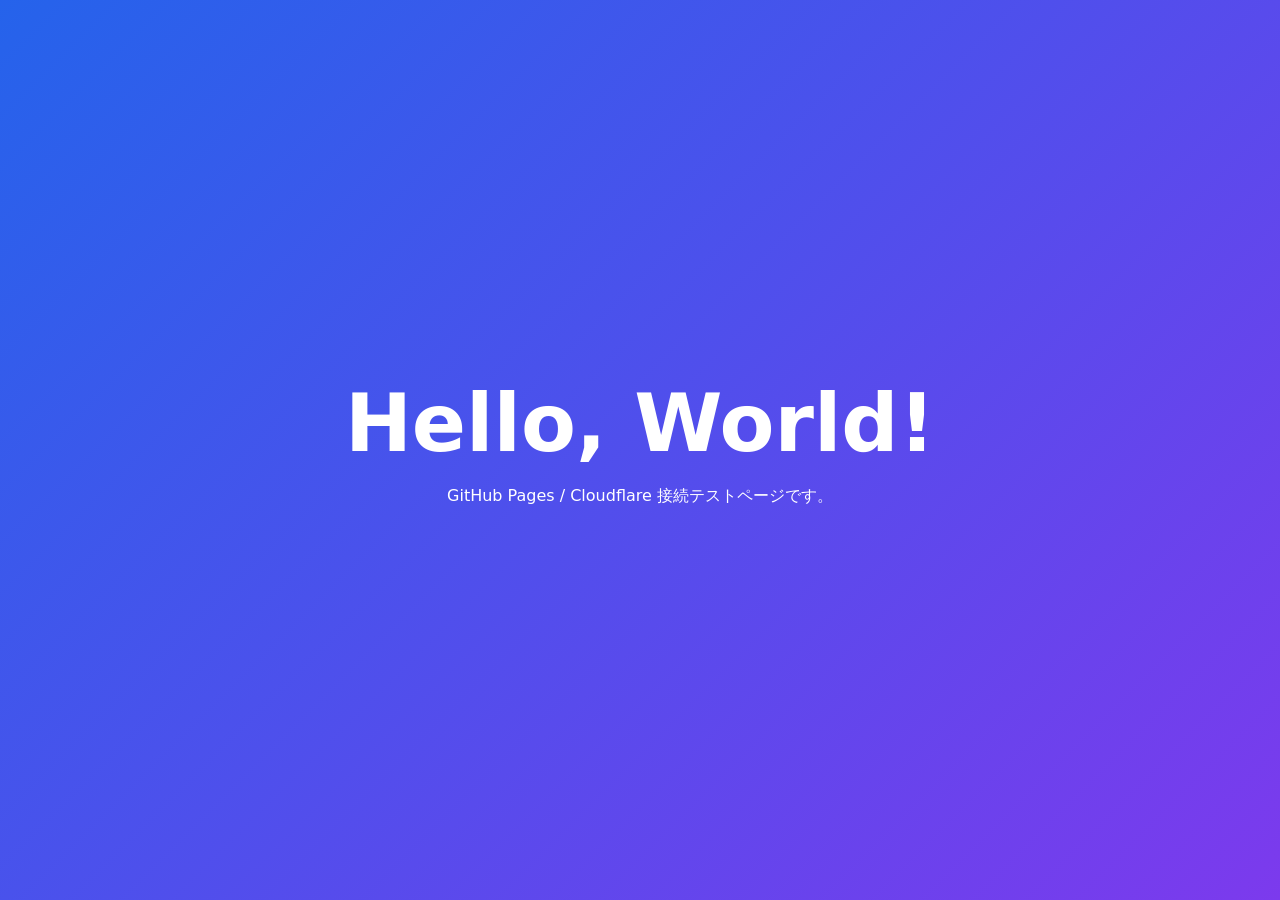
==== index.html @ 7b1915bc "Rename TEST.html to index.html" ====
<!DOCTYPE html>
<html lang="ja">
<head>
  <meta charset="UTF-8">
  <meta name="viewport" content="width=device-width, initial-scale=1.0">
  <title>テストページ</title>
  <style>
    body {
      display: grid;
      place-items: center;
      min-height: 100vh;
      margin: 0;
      color: white;
      font-family: system-ui, sans-serif;
      text-align: center;
      background: linear-gradient(135deg, #2563eb, #7c3aed);
    }

    main {
      padding: 40px;
    }

    h1 {
      font-size: clamp(2rem, 8vw, 5rem);
      margin: 0 0 16px;
    }
  </style>
</head>
<body>
  <main>
    <h1>Hello, World!</h1>
    <p>GitHub Pages / Cloudflare 接続テストページです。</p>
  </main>
</body>
</html>
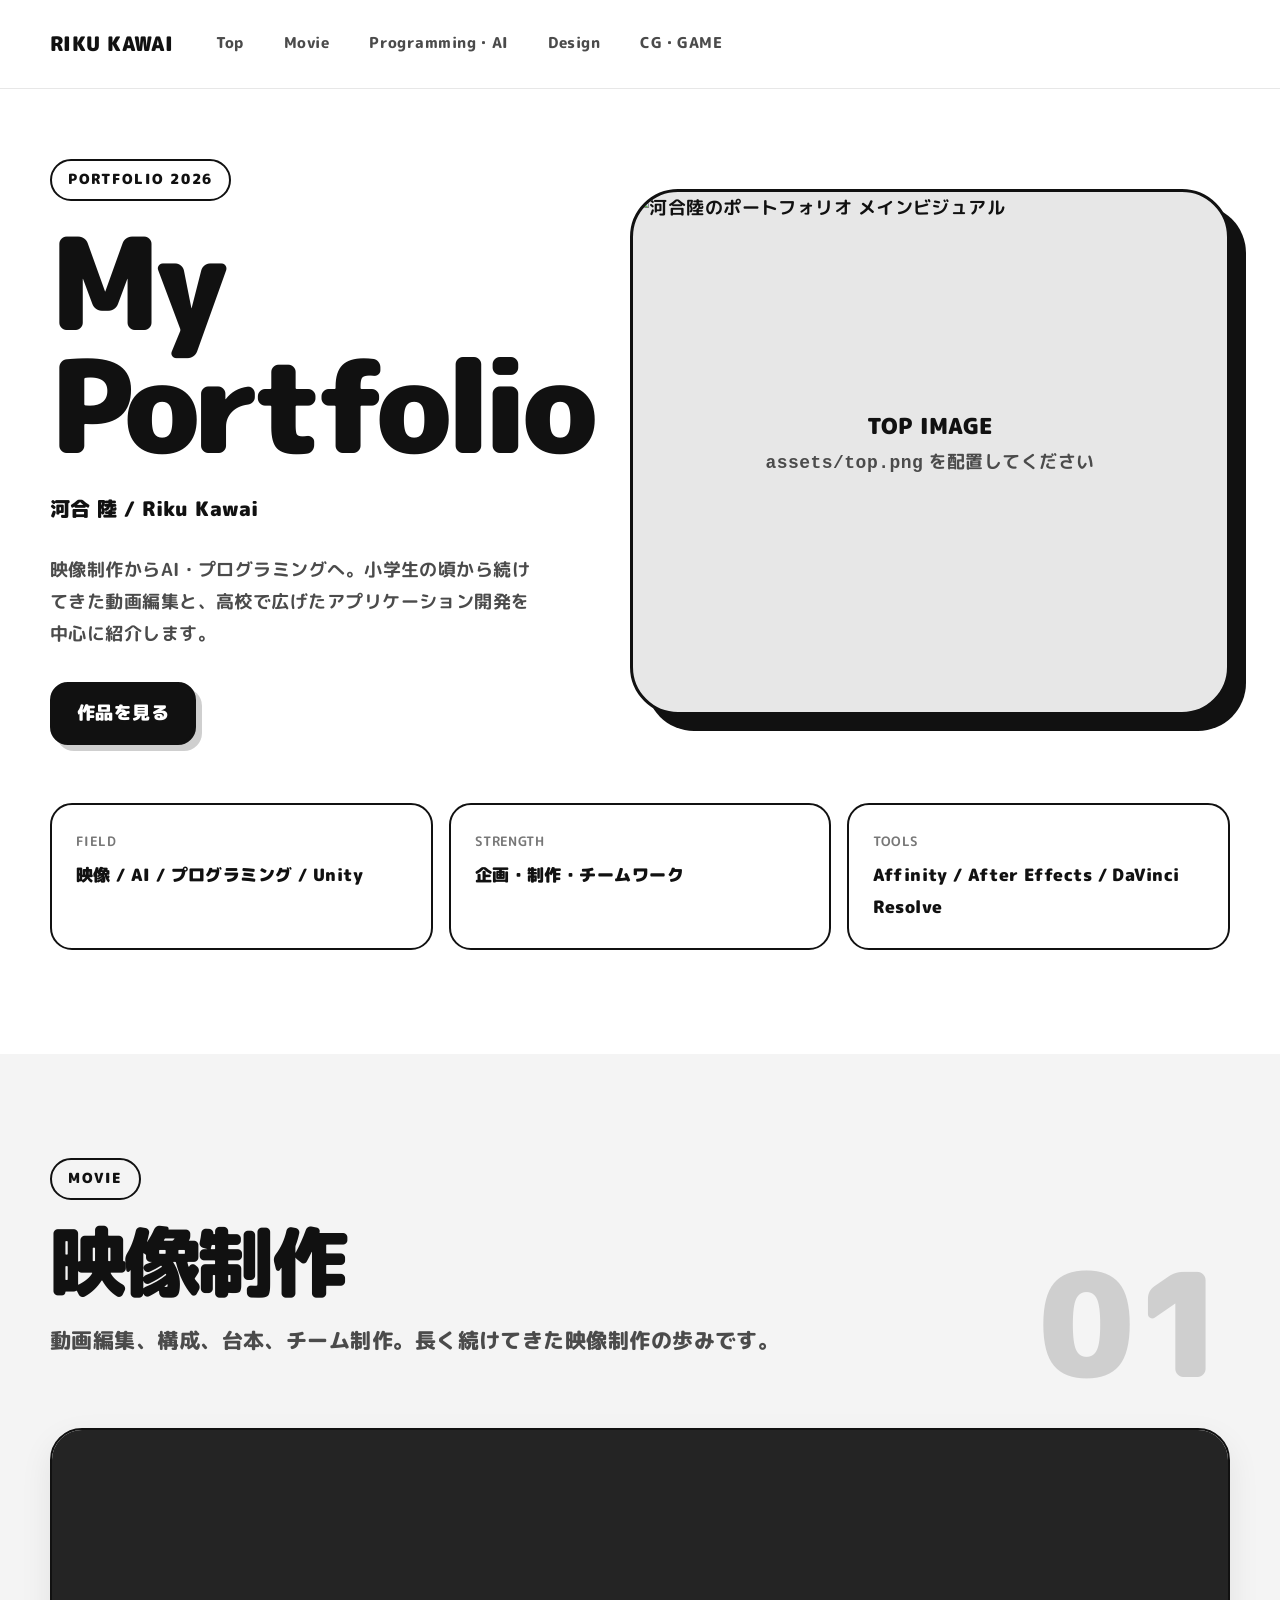
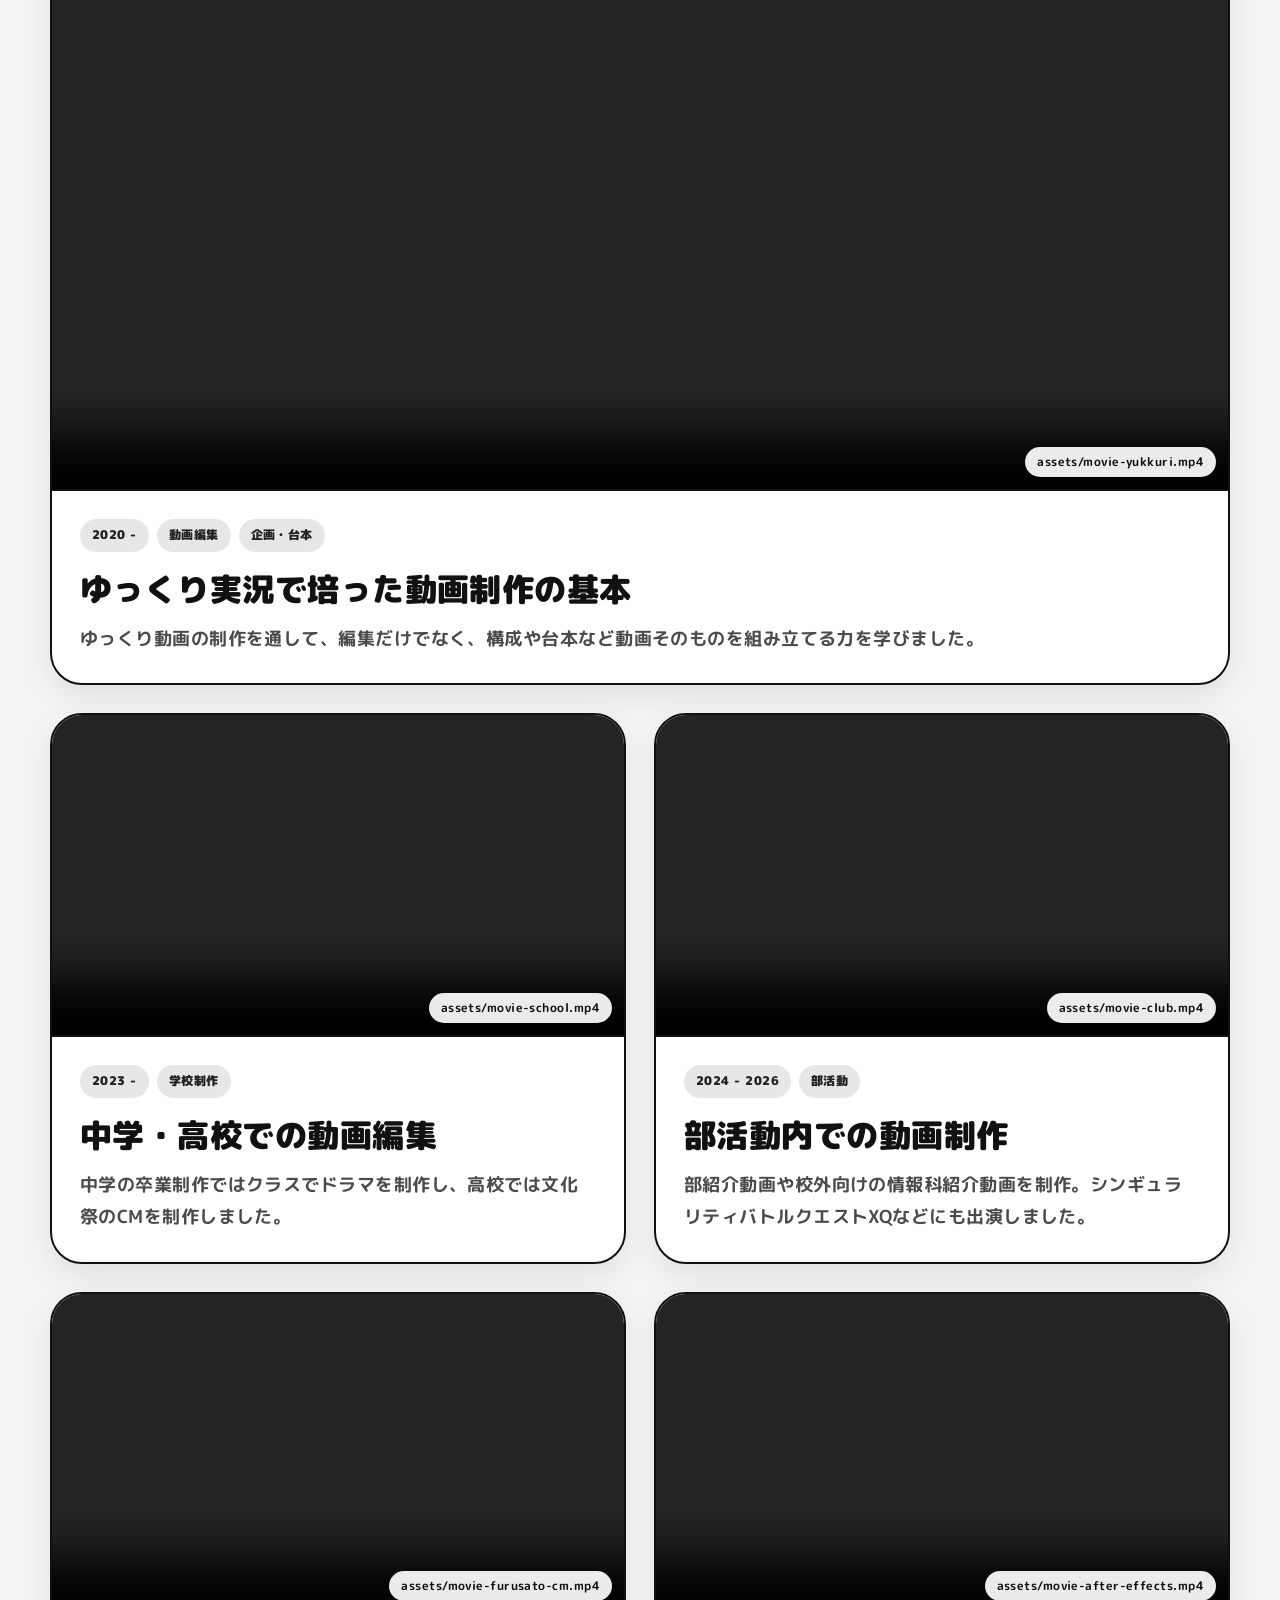
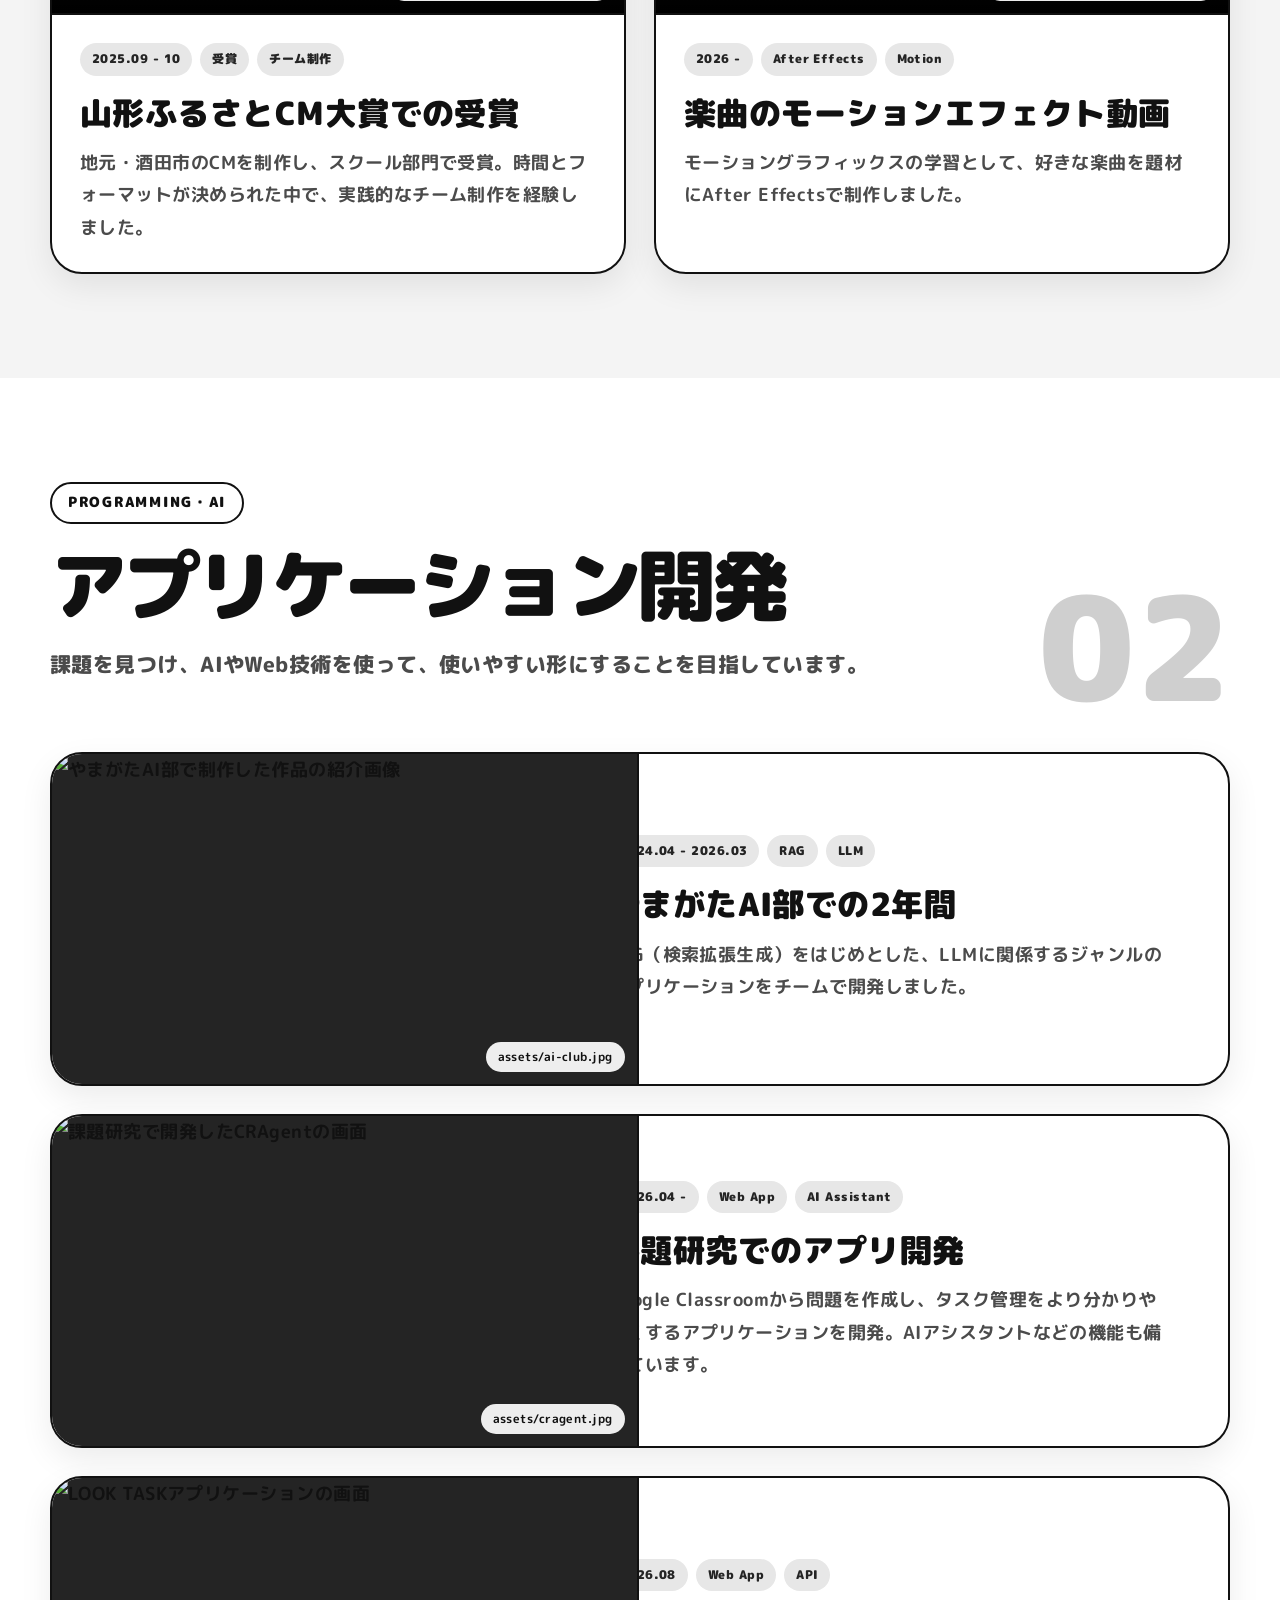
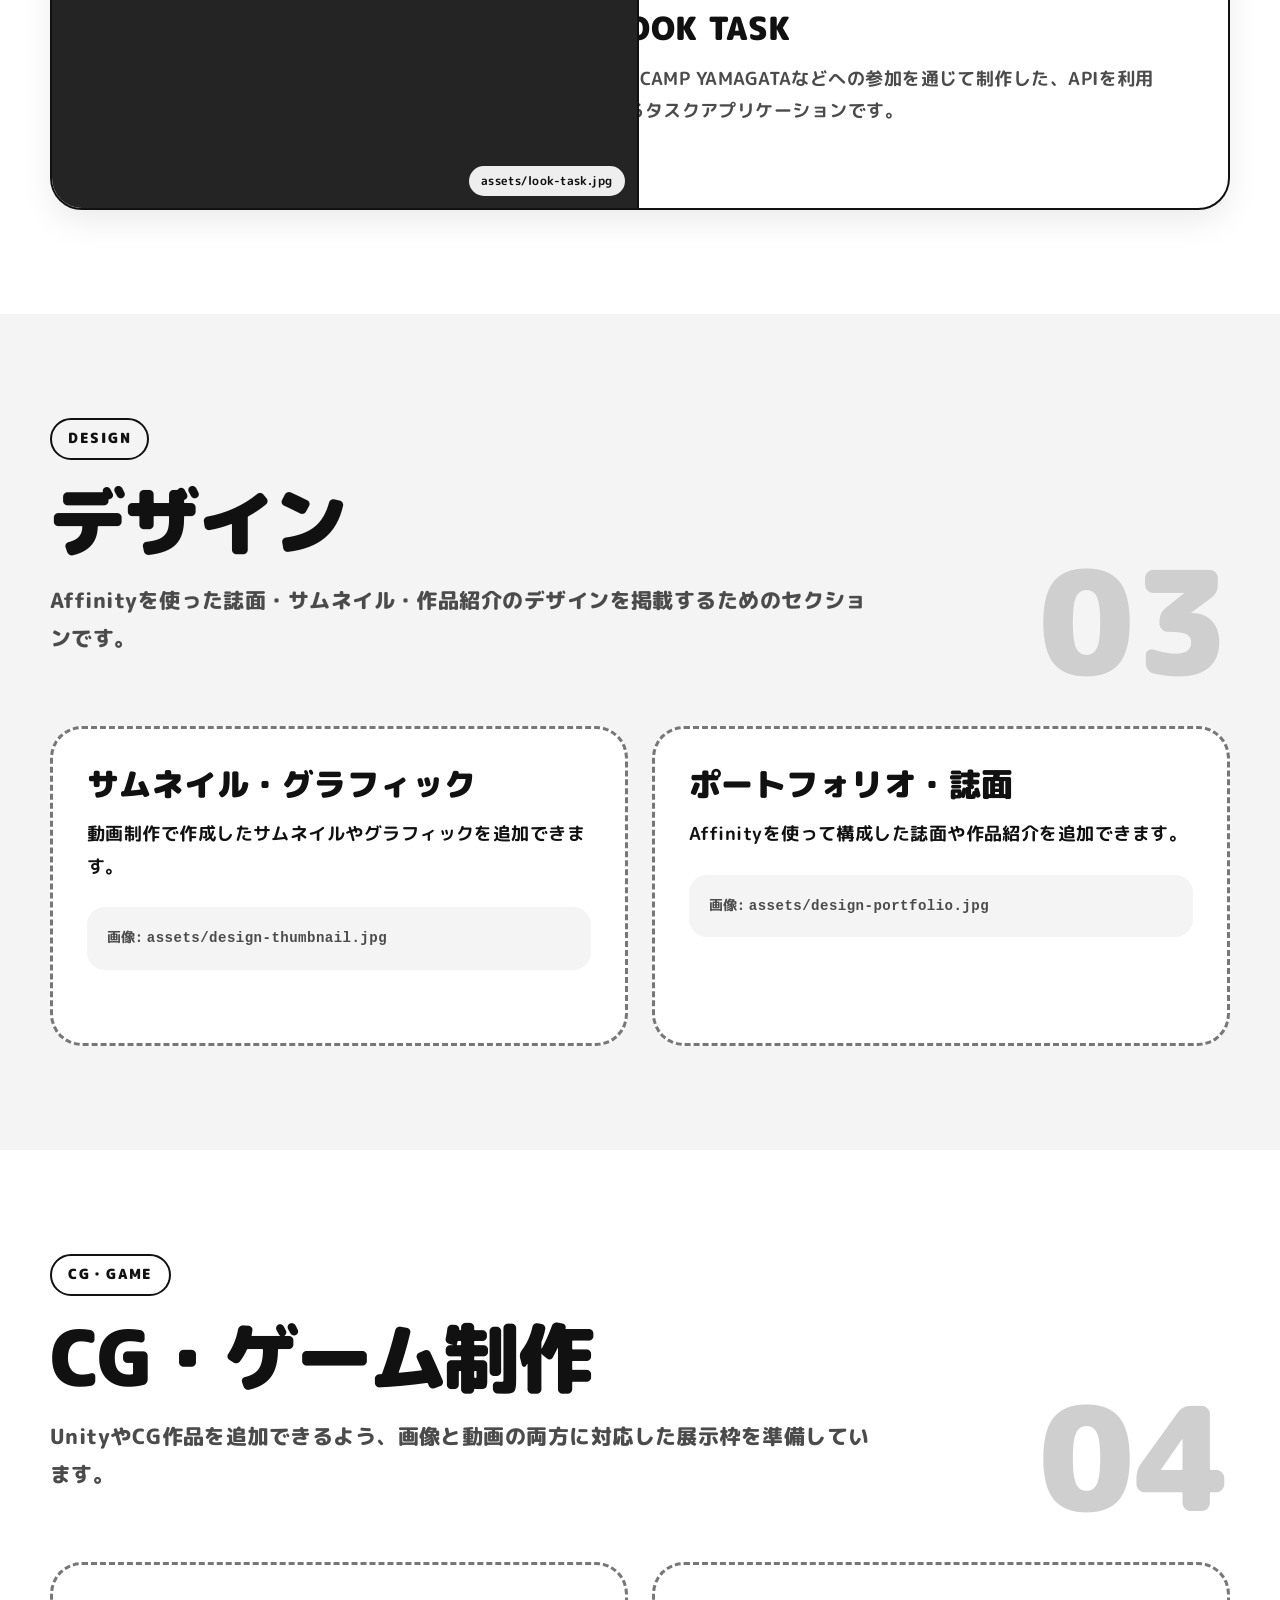
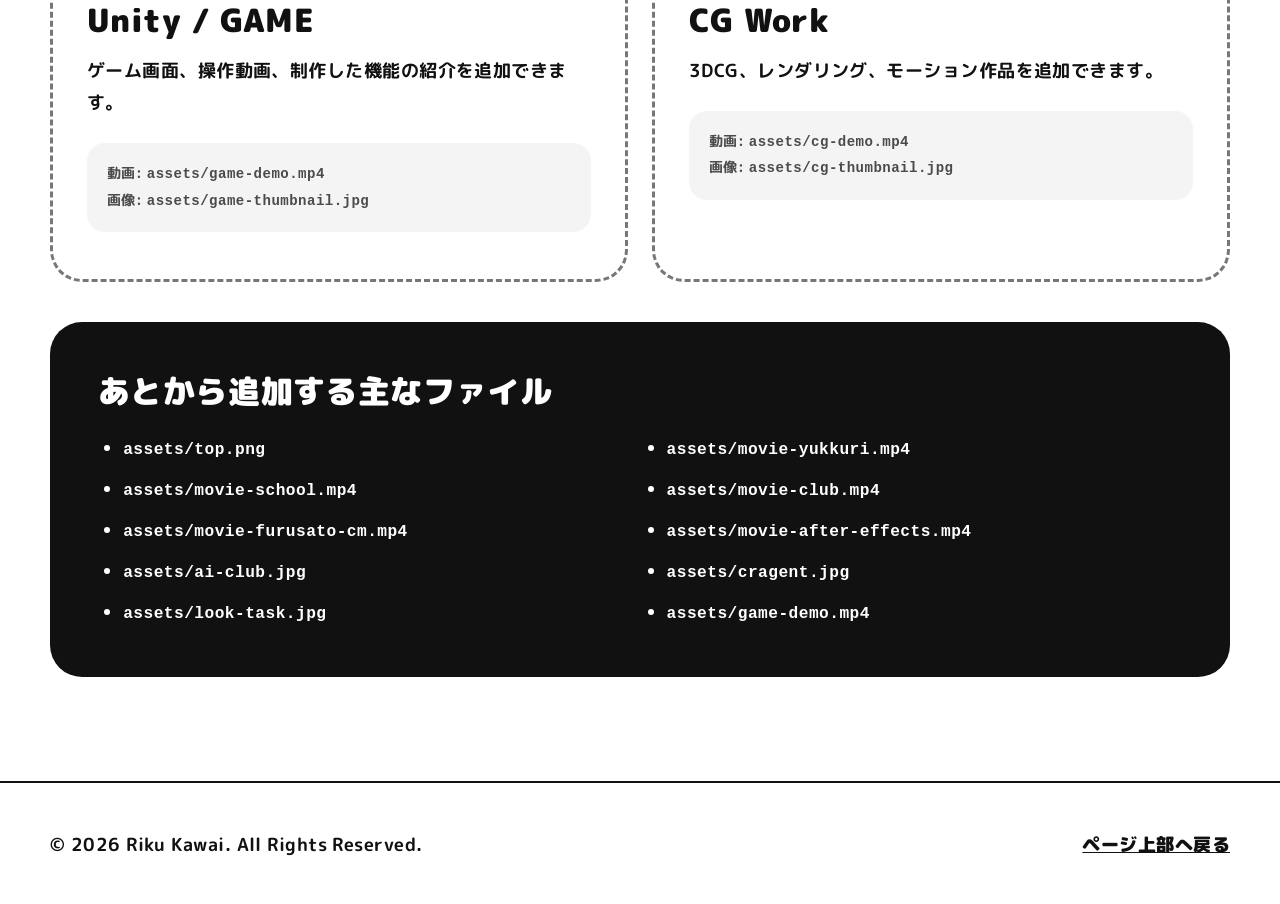
==== commit 77938311: "Revise HTML structure and styles for portfolio site Updated the title and description meta tag for S" ====
--- a/index.html
+++ b/index.html
@@ -3,33 +3,851 @@
 <head>
   <meta charset="UTF-8">
   <meta name="viewport" content="width=device-width, initial-scale=1.0">
-  <title>テストページ</title>
+  <meta name="description" content="河合陸の映像・AI・プログラミング・デザイン・CG・ゲーム制作をまとめたポートフォリオサイトです。">
+  <title>河合陸 | Portfolio</title>
+  <link rel="preconnect" href="https://fonts.googleapis.com">
+  <link rel="preconnect" href="https://fonts.gstatic.com" crossorigin>
+  <link href="https://fonts.googleapis.com/css2?family=M+PLUS+Rounded+1c:wght@700;800;900&display=swap" rel="stylesheet">
   <style>
+    :root {
+      --black: #111111;
+      --dark: #242424;
+      --gray-700: #4b4b4b;
+      --gray-500: #777777;
+      --gray-300: #cfcfcf;
+      --gray-200: #e7e7e7;
+      --gray-100: #f4f4f4;
+      --white: #ffffff;
+      --radius-lg: 32px;
+      --radius-md: 22px;
+      --shadow: 0 12px 32px rgba(0, 0, 0, 0.08);
+      --content: 1180px;
+    }
+
+    * {
+      box-sizing: border-box;
+    }
+
+    html {
+      scroll-behavior: smooth;
+      scroll-padding-top: 110px;
+    }
+
     body {
+      margin: 0;
+      background: var(--white);
+      color: var(--black);
+      font-family: "M PLUS Rounded 1c", system-ui, sans-serif;
+      font-size: 18px;
+      font-weight: 700;
+      line-height: 1.8;
+      letter-spacing: 0.025em;
+    }
+
+    img,
+    video {
+      display: block;
+      width: 100%;
+    }
+
+    a {
+      color: inherit;
+    }
+
+    a:focus-visible,
+    button:focus-visible,
+    video:focus-visible {
+      outline: 4px solid var(--black);
+      outline-offset: 4px;
+    }
+
+    .skip-link {
+      position: fixed;
+      top: 12px;
+      left: 12px;
+      z-index: 999;
+      padding: 12px 18px;
+      border-radius: 14px;
+      background: var(--black);
+      color: var(--white);
+      transform: translateY(-160%);
+    }
+
+    .skip-link:focus {
+      transform: translateY(0);
+    }
+
+    .site-header {
+      position: sticky;
+      top: 0;
+      z-index: 100;
+      border-bottom: 1px solid var(--gray-200);
+      background: rgba(255, 255, 255, 0.96);
+      backdrop-filter: blur(12px);
+    }
+
+    .nav-wrap {
+      display: flex;
+      align-items: center;
+      gap: 26px;
+      width: min(calc(100% - 32px), var(--content));
+      min-height: 88px;
+      margin: auto;
+    }
+
+    .brand {
+      flex: 0 0 auto;
+      font-size: 1.28rem;
+      font-weight: 900;
+      text-decoration: none;
+    }
+
+    .site-nav {
+      display: flex;
+      flex: 1;
+      gap: 8px;
+      overflow-x: auto;
+      padding: 8px 0;
+      scrollbar-width: thin;
+    }
+
+    .site-nav a {
+      flex: 0 0 auto;
+      min-height: 48px;
+      padding: 9px 16px;
+      border-radius: 999px;
+      color: var(--gray-700);
+      font-size: 0.94rem;
+      font-weight: 800;
+      text-decoration: none;
+    }
+
+    .site-nav a:hover {
+      background: var(--black);
+      color: var(--white);
+    }
+
+    main {
+      overflow: hidden;
+    }
+
+    .section {
+      padding: 104px 0;
+    }
+
+    .section:nth-of-type(even) {
+      background: var(--gray-100);
+    }
+
+    .container {
+      width: min(calc(100% - 40px), var(--content));
+      margin: auto;
+    }
+
+    .eyebrow {
+      display: inline-flex;
+      align-items: center;
+      min-height: 42px;
+      margin: 0 0 20px;
+      padding: 6px 16px;
+      border: 2px solid var(--black);
+      border-radius: 999px;
+      font-size: 0.9rem;
+      font-weight: 900;
+      letter-spacing: 0.12em;
+      text-transform: uppercase;
+    }
+
+    h1,
+    h2,
+    h3,
+    p {
+      margin-top: 0;
+    }
+
+    h1 {
+      margin-bottom: 24px;
+      font-size: clamp(3.4rem, 10vw, 8.2rem);
+      font-weight: 900;
+      line-height: 0.96;
+      letter-spacing: -0.055em;
+    }
+
+    h2 {
+      margin-bottom: 18px;
+      font-size: clamp(2.3rem, 6vw, 4.8rem);
+      font-weight: 900;
+      line-height: 1.08;
+      letter-spacing: -0.045em;
+    }
+
+    h3 {
+      margin-bottom: 12px;
+      font-size: clamp(1.45rem, 3vw, 2rem);
+      font-weight: 900;
+      line-height: 1.35;
+    }
+
+    .lead {
+      max-width: 820px;
+      color: var(--gray-700);
+      font-size: clamp(1.08rem, 2.2vw, 1.32rem);
+      font-weight: 800;
+    }
+
+    .hero {
+      padding-top: 70px;
+    }
+
+    .hero-grid {
       display: grid;
+      grid-template-columns: minmax(0, 0.9fr) minmax(380px, 1.1fr);
+      align-items: center;
+      gap: clamp(34px, 7vw, 90px);
+    }
+
+    .hero-name {
+      margin-bottom: 26px;
+      font-size: 1.28rem;
+      font-weight: 900;
+    }
+
+    .hero-copy {
+      max-width: 600px;
+      margin-bottom: 32px;
+      color: var(--gray-700);
+      font-size: 1.12rem;
+    }
+
+    .button {
+      display: inline-flex;
+      align-items: center;
+      justify-content: center;
+      min-height: 58px;
+      padding: 12px 24px;
+      border: 3px solid var(--black);
+      border-radius: 18px;
+      background: var(--black);
+      color: var(--white);
+      font-weight: 900;
+      text-decoration: none;
+      box-shadow: 6px 6px 0 var(--gray-300);
+    }
+
+    .button:hover {
+      transform: translate(-2px, -2px);
+      box-shadow: 9px 9px 0 var(--gray-300);
+    }
+
+    .hero-visual {
+      position: relative;
+      min-height: 520px;
+      overflow: hidden;
+      border: 3px solid var(--black);
+      border-radius: 48px;
+      background: var(--gray-200);
+      box-shadow: 16px 16px 0 var(--black);
+    }
+
+    .hero-visual img {
+      width: 100%;
+      height: 100%;
+      min-height: 520px;
+      object-fit: cover;
+    }
+
+    .media-fallback {
+      display: grid;
+      position: absolute;
+      inset: 0;
       place-items: center;
-      min-height: 100vh;
+      padding: 32px;
+      color: var(--gray-700);
+      text-align: center;
+    }
+
+    .media-fallback strong {
+      display: block;
+      color: var(--black);
+      font-size: 1.35rem;
+      font-weight: 900;
+    }
+
+    .profile-strip {
+      display: grid;
+      grid-template-columns: repeat(3, 1fr);
+      gap: 16px;
+      margin-top: 58px;
+    }
+
+    .profile-item {
+      padding: 24px;
+      border: 2px solid var(--black);
+      border-radius: var(--radius-md);
+      background: var(--white);
+    }
+
+    .profile-item span {
+      display: block;
+      margin-bottom: 6px;
+      color: var(--gray-500);
+      font-size: 0.84rem;
+    }
+
+    .profile-item strong {
+      font-size: 1.08rem;
+      font-weight: 900;
+    }
+
+    .section-head {
+      display: flex;
+      align-items: flex-end;
+      justify-content: space-between;
+      gap: 32px;
+      margin-bottom: 48px;
+    }
+
+    .section-number {
+      color: var(--gray-300);
+      font-size: clamp(4rem, 12vw, 9rem);
+      font-weight: 900;
+      line-height: 0.8;
+    }
+
+    .work-grid {
+      display: grid;
+      grid-template-columns: repeat(2, minmax(0, 1fr));
+      gap: 28px;
+    }
+
+    .work-card {
+      overflow: hidden;
+      border: 2px solid var(--black);
+      border-radius: var(--radius-lg);
+      background: var(--white);
+      box-shadow: var(--shadow);
+    }
+
+    .work-card.wide {
+      grid-column: 1 / -1;
+    }
+
+    .media-shell {
+      position: relative;
+      aspect-ratio: 16 / 9;
+      overflow: hidden;
+      border-bottom: 2px solid var(--black);
+      background: var(--dark);
+    }
+
+    .media-shell video,
+    .media-shell img {
+      width: 100%;
+      height: 100%;
+      object-fit: cover;
+    }
+
+    .media-file {
+      position: absolute;
+      right: 12px;
+      bottom: 12px;
       margin: 0;
-      color: white;
-      font-family: system-ui, sans-serif;
-      text-align: center;
-      background: linear-gradient(135deg, #2563eb, #7c3aed);
-    }
-
-    main {
-      padding: 40px;
-    }
-
-    h1 {
-      font-size: clamp(2rem, 8vw, 5rem);
-      margin: 0 0 16px;
+      padding: 7px 12px;
+      border-radius: 999px;
+      background: rgba(255, 255, 255, 0.92);
+      color: var(--black);
+      font-size: 0.72rem;
+      line-height: 1.4;
+    }
+
+    .card-body {
+      padding: 28px;
+    }
+
+    .meta {
+      display: flex;
+      flex-wrap: wrap;
+      gap: 8px;
+      margin-bottom: 16px;
+    }
+
+    .tag {
+      padding: 5px 12px;
+      border-radius: 999px;
+      background: var(--gray-200);
+      color: var(--dark);
+      font-size: 0.78rem;
+      font-weight: 900;
+    }
+
+    .card-body p:last-child {
+      margin-bottom: 0;
+      color: var(--gray-700);
+    }
+
+    .project-grid {
+      display: grid;
+      gap: 28px;
+    }
+
+    .project-card {
+      display: grid;
+      grid-template-columns: minmax(300px, 0.85fr) minmax(0, 1.15fr);
+      overflow: hidden;
+      border: 2px solid var(--black);
+      border-radius: var(--radius-lg);
+      background: var(--white);
+      box-shadow: var(--shadow);
+    }
+
+    .project-card .media-shell {
+      min-height: 330px;
+      border-right: 2px solid var(--black);
+      border-bottom: 0;
+    }
+
+    .project-card .card-body {
+      display: flex;
+      flex-direction: column;
+      justify-content: center;
+      padding: clamp(30px, 5vw, 56px);
+    }
+
+    .placeholder-grid {
+      display: grid;
+      grid-template-columns: repeat(2, minmax(0, 1fr));
+      gap: 24px;
+    }
+
+    .placeholder-card {
+      min-height: 320px;
+      padding: 34px;
+      border: 3px dashed var(--gray-500);
+      border-radius: var(--radius-lg);
+      background: var(--white);
+    }
+
+    .placeholder-card .file-list {
+      margin: 24px 0 0;
+      padding: 18px 20px;
+      border-radius: 18px;
+      background: var(--gray-100);
+      color: var(--gray-700);
+      font-size: 0.88rem;
+      overflow-wrap: anywhere;
+    }
+
+    .asset-guide {
+      margin-top: 40px;
+      padding: clamp(28px, 5vw, 48px);
+      border-radius: var(--radius-lg);
+      background: var(--black);
+      color: var(--white);
+    }
+
+    .asset-guide h3 {
+      margin-bottom: 18px;
+    }
+
+    .asset-guide ul {
+      display: grid;
+      grid-template-columns: repeat(2, minmax(0, 1fr));
+      gap: 8px 28px;
+      margin: 0;
+      padding-left: 1.4em;
+    }
+
+    .asset-guide code {
+      font-family: ui-monospace, monospace;
+      font-size: 0.9em;
+    }
+
+    .site-footer {
+      padding: 46px 0;
+      border-top: 2px solid var(--black);
+      background: var(--white);
+    }
+
+    .footer-row {
+      display: flex;
+      align-items: center;
+      justify-content: space-between;
+      gap: 24px;
+    }
+
+    .footer-row p {
+      margin: 0;
+    }
+
+    .footer-row a {
+      font-weight: 900;
+    }
+
+    @media (max-width: 900px) {
+      .hero-grid,
+      .project-card {
+        grid-template-columns: 1fr;
+      }
+
+      .hero-visual,
+      .hero-visual img {
+        min-height: 420px;
+      }
+
+      .work-grid,
+      .placeholder-grid {
+        grid-template-columns: 1fr;
+      }
+
+      .work-card.wide {
+        grid-column: auto;
+      }
+
+      .project-card .media-shell {
+        min-height: 0;
+        border-right: 0;
+        border-bottom: 2px solid var(--black);
+      }
+    }
+
+    @media (max-width: 640px) {
+      body {
+        font-size: 17px;
+      }
+
+      .nav-wrap {
+        display: block;
+        padding: 12px 0 8px;
+      }
+
+      .brand {
+        display: block;
+        margin-bottom: 4px;
+      }
+
+      .site-nav {
+        margin-right: -16px;
+      }
+
+      .section {
+        padding: 74px 0;
+      }
+
+      .hero {
+        padding-top: 54px;
+      }
+
+      .hero-visual,
+      .hero-visual img {
+        min-height: 340px;
+      }
+
+      .profile-strip,
+      .asset-guide ul {
+        grid-template-columns: 1fr;
+      }
+
+      .section-head {
+        display: block;
+      }
+
+      .section-number {
+        margin-top: 30px;
+      }
+
+      .card-body,
+      .placeholder-card {
+        padding: 24px;
+      }
+
+      .footer-row {
+        display: block;
+      }
+
+      .footer-row a {
+        display: inline-block;
+        margin-top: 14px;
+      }
+    }
+
+    @media (prefers-reduced-motion: reduce) {
+      html {
+        scroll-behavior: auto;
+      }
+
+      *,
+      *::before,
+      *::after {
+        transition: none !important;
+      }
     }
   </style>
 </head>
 <body>
-  <main>
-    <h1>Hello, World!</h1>
-    <p>GitHub Pages / Cloudflare 接続テストページです。</p>
+  <a class="skip-link" href="#main-content">本文へ移動</a>
+
+  <header class="site-header">
+    <div class="nav-wrap">
+      <a class="brand" href="#top">RIKU KAWAI</a>
+      <nav class="site-nav" aria-label="メインメニュー">
+        <a href="#top">Top</a>
+        <a href="#movie">Movie</a>
+        <a href="#programming">Programming・AI</a>
+        <a href="#design">Design</a>
+        <a href="#cg-game">CG・GAME</a>
+      </nav>
+    </div>
+  </header>
+
+  <main id="main-content">
+    <section class="section hero" id="top">
+      <div class="container">
+        <div class="hero-grid">
+          <div>
+            <p class="eyebrow">Portfolio 2026</p>
+            <h1>My<br>Portfolio</h1>
+            <p class="hero-name">河合 陸 / Riku Kawai</p>
+            <p class="hero-copy">映像制作からAI・プログラミングへ。小学生の頃から続けてきた動画編集と、高校で広げたアプリケーション開発を中心に紹介します。</p>
+            <a class="button" href="#movie">作品を見る</a>
+          </div>
+
+          <div class="hero-visual">
+            <div class="media-fallback" id="top-fallback">
+              <p><strong>TOP IMAGE</strong><code>assets/top.png</code> を配置してください</p>
+            </div>
+            <img src="assets/top.png" alt="河合陸のポートフォリオ メインビジュアル" onload="document.getElementById('top-fallback').hidden=true" onerror="this.hidden=true">
+          </div>
+        </div>
+
+        <div class="profile-strip" aria-label="プロフィール概要">
+          <div class="profile-item">
+            <span>FIELD</span>
+            <strong>映像 / AI / プログラミング / Unity</strong>
+          </div>
+          <div class="profile-item">
+            <span>STRENGTH</span>
+            <strong>企画・制作・チームワーク</strong>
+          </div>
+          <div class="profile-item">
+            <span>TOOLS</span>
+            <strong>Affinity / After Effects / DaVinci Resolve</strong>
+          </div>
+        </div>
+      </div>
+    </section>
+
+    <section class="section" id="movie">
+      <div class="container">
+        <div class="section-head">
+          <div>
+            <p class="eyebrow">Movie</p>
+            <h2>映像制作</h2>
+            <p class="lead">動画編集、構成、台本、チーム制作。長く続けてきた映像制作の歩みです。</p>
+          </div>
+          <span class="section-number" aria-hidden="true">01</span>
+        </div>
+
+        <div class="work-grid">
+          <article class="work-card wide">
+            <div class="media-shell">
+              <video controls preload="metadata" poster="assets/movie-yukkuri.jpg">
+                <source src="assets/movie-yukkuri.mp4" type="video/mp4">
+                動画を再生できないブラウザです。
+              </video>
+              <p class="media-file">assets/movie-yukkuri.mp4</p>
+            </div>
+            <div class="card-body">
+              <div class="meta"><span class="tag">2020 -</span><span class="tag">動画編集</span><span class="tag">企画・台本</span></div>
+              <h3>ゆっくり実況で培った動画制作の基本</h3>
+              <p>ゆっくり動画の制作を通して、編集だけでなく、構成や台本など動画そのものを組み立てる力を学びました。</p>
+            </div>
+          </article>
+
+          <article class="work-card">
+            <div class="media-shell">
+              <video controls preload="metadata" poster="assets/movie-school.jpg">
+                <source src="assets/movie-school.mp4" type="video/mp4">
+              </video>
+              <p class="media-file">assets/movie-school.mp4</p>
+            </div>
+            <div class="card-body">
+              <div class="meta"><span class="tag">2023 -</span><span class="tag">学校制作</span></div>
+              <h3>中学・高校での動画編集</h3>
+              <p>中学の卒業制作ではクラスでドラマを制作し、高校では文化祭のCMを制作しました。</p>
+            </div>
+          </article>
+
+          <article class="work-card">
+            <div class="media-shell">
+              <video controls preload="metadata" poster="assets/movie-club.jpg">
+                <source src="assets/movie-club.mp4" type="video/mp4">
+              </video>
+              <p class="media-file">assets/movie-club.mp4</p>
+            </div>
+            <div class="card-body">
+              <div class="meta"><span class="tag">2024 - 2026</span><span class="tag">部活動</span></div>
+              <h3>部活動内での動画制作</h3>
+              <p>部紹介動画や校外向けの情報科紹介動画を制作。シンギュラリティバトルクエストXQなどにも出演しました。</p>
+            </div>
+          </article>
+
+          <article class="work-card">
+            <div class="media-shell">
+              <video controls preload="metadata" poster="assets/movie-furusato-cm.jpg">
+                <source src="assets/movie-furusato-cm.mp4" type="video/mp4">
+              </video>
+              <p class="media-file">assets/movie-furusato-cm.mp4</p>
+            </div>
+            <div class="card-body">
+              <div class="meta"><span class="tag">2025.09 - 10</span><span class="tag">受賞</span><span class="tag">チーム制作</span></div>
+              <h3>山形ふるさとCM大賞での受賞</h3>
+              <p>地元・酒田市のCMを制作し、スクール部門で受賞。時間とフォーマットが決められた中で、実践的なチーム制作を経験しました。</p>
+            </div>
+          </article>
+
+          <article class="work-card">
+            <div class="media-shell">
+              <video controls preload="metadata" poster="assets/movie-after-effects.jpg">
+                <source src="assets/movie-after-effects.mp4" type="video/mp4">
+              </video>
+              <p class="media-file">assets/movie-after-effects.mp4</p>
+            </div>
+            <div class="card-body">
+              <div class="meta"><span class="tag">2026 -</span><span class="tag">After Effects</span><span class="tag">Motion</span></div>
+              <h3>楽曲のモーションエフェクト動画</h3>
+              <p>モーショングラフィックスの学習として、好きな楽曲を題材にAfter Effectsで制作しました。</p>
+            </div>
+          </article>
+        </div>
+      </div>
+    </section>
+
+    <section class="section" id="programming">
+      <div class="container">
+        <div class="section-head">
+          <div>
+            <p class="eyebrow">Programming・AI</p>
+            <h2>アプリケーション開発</h2>
+            <p class="lead">課題を見つけ、AIやWeb技術を使って、使いやすい形にすることを目指しています。</p>
+          </div>
+          <span class="section-number" aria-hidden="true">02</span>
+        </div>
+
+        <div class="project-grid">
+          <article class="project-card">
+            <div class="media-shell">
+              <img src="assets/ai-club.jpg" alt="やまがたAI部で制作した作品の紹介画像" onerror="this.hidden=true">
+              <p class="media-file">assets/ai-club.jpg</p>
+            </div>
+            <div class="card-body">
+              <div class="meta"><span class="tag">2024.04 - 2026.03</span><span class="tag">RAG</span><span class="tag">LLM</span></div>
+              <h3>やまがたAI部での2年間</h3>
+              <p>RAG（検索拡張生成）をはじめとした、LLMに関係するジャンルのアプリケーションをチームで開発しました。</p>
+            </div>
+          </article>
+
+          <article class="project-card">
+            <div class="media-shell">
+              <img src="assets/cragent.jpg" alt="課題研究で開発したCRAgentの画面" onerror="this.hidden=true">
+              <p class="media-file">assets/cragent.jpg</p>
+            </div>
+            <div class="card-body">
+              <div class="meta"><span class="tag">2026.04 -</span><span class="tag">Web App</span><span class="tag">AI Assistant</span></div>
+              <h3>課題研究でのアプリ開発</h3>
+              <p>Google Classroomから問題を作成し、タスク管理をより分かりやすくするアプリケーションを開発。AIアシスタントなどの機能も備えています。</p>
+            </div>
+          </article>
+
+          <article class="project-card">
+            <div class="media-shell">
+              <img src="assets/look-task.jpg" alt="LOOK TASKアプリケーションの画面" onerror="this.hidden=true">
+              <p class="media-file">assets/look-task.jpg</p>
+            </div>
+            <div class="card-body">
+              <div class="meta"><span class="tag">2026.08</span><span class="tag">Web App</span><span class="tag">API</span></div>
+              <h3>LOOK TASK</h3>
+              <p>G's CAMP YAMAGATAなどへの参加を通じて制作した、APIを利用するタスクアプリケーションです。</p>
+            </div>
+          </article>
+        </div>
+      </div>
+    </section>
+
+    <section class="section" id="design">
+      <div class="container">
+        <div class="section-head">
+          <div>
+            <p class="eyebrow">Design</p>
+            <h2>デザイン</h2>
+            <p class="lead">Affinityを使った誌面・サムネイル・作品紹介のデザインを掲載するためのセクションです。</p>
+          </div>
+          <span class="section-number" aria-hidden="true">03</span>
+        </div>
+
+        <div class="placeholder-grid">
+          <article class="placeholder-card">
+            <h3>サムネイル・グラフィック</h3>
+            <p>動画制作で作成したサムネイルやグラフィックを追加できます。</p>
+            <p class="file-list">画像: <code>assets/design-thumbnail.jpg</code></p>
+          </article>
+          <article class="placeholder-card">
+            <h3>ポートフォリオ・誌面</h3>
+            <p>Affinityを使って構成した誌面や作品紹介を追加できます。</p>
+            <p class="file-list">画像: <code>assets/design-portfolio.jpg</code></p>
+          </article>
+        </div>
+      </div>
+    </section>
+
+    <section class="section" id="cg-game">
+      <div class="container">
+        <div class="section-head">
+          <div>
+            <p class="eyebrow">CG・GAME</p>
+            <h2>CG・ゲーム制作</h2>
+            <p class="lead">UnityやCG作品を追加できるよう、画像と動画の両方に対応した展示枠を準備しています。</p>
+          </div>
+          <span class="section-number" aria-hidden="true">04</span>
+        </div>
+
+        <div class="placeholder-grid">
+          <article class="placeholder-card">
+            <h3>Unity / GAME</h3>
+            <p>ゲーム画面、操作動画、制作した機能の紹介を追加できます。</p>
+            <p class="file-list">動画: <code>assets/game-demo.mp4</code><br>画像: <code>assets/game-thumbnail.jpg</code></p>
+          </article>
+          <article class="placeholder-card">
+            <h3>CG Work</h3>
+            <p>3DCG、レンダリング、モーション作品を追加できます。</p>
+            <p class="file-list">動画: <code>assets/cg-demo.mp4</code><br>画像: <code>assets/cg-thumbnail.jpg</code></p>
+          </article>
+        </div>
+
+        <aside class="asset-guide" aria-labelledby="asset-guide-title">
+          <h3 id="asset-guide-title">あとから追加する主なファイル</h3>
+          <ul>
+            <li><code>assets/top.png</code></li>
+            <li><code>assets/movie-yukkuri.mp4</code></li>
+            <li><code>assets/movie-school.mp4</code></li>
+            <li><code>assets/movie-club.mp4</code></li>
+            <li><code>assets/movie-furusato-cm.mp4</code></li>
+            <li><code>assets/movie-after-effects.mp4</code></li>
+            <li><code>assets/ai-club.jpg</code></li>
+            <li><code>assets/cragent.jpg</code></li>
+            <li><code>assets/look-task.jpg</code></li>
+            <li><code>assets/game-demo.mp4</code></li>
+          </ul>
+        </aside>
+      </div>
+    </section>
   </main>
+
+  <footer class="site-footer">
+    <div class="container footer-row">
+      <p>© 2026 Riku Kawai. All Rights Reserved.</p>
+      <a href="#top">ページ上部へ戻る</a>
+    </div>
+  </footer>
 </body>
 </html>
+
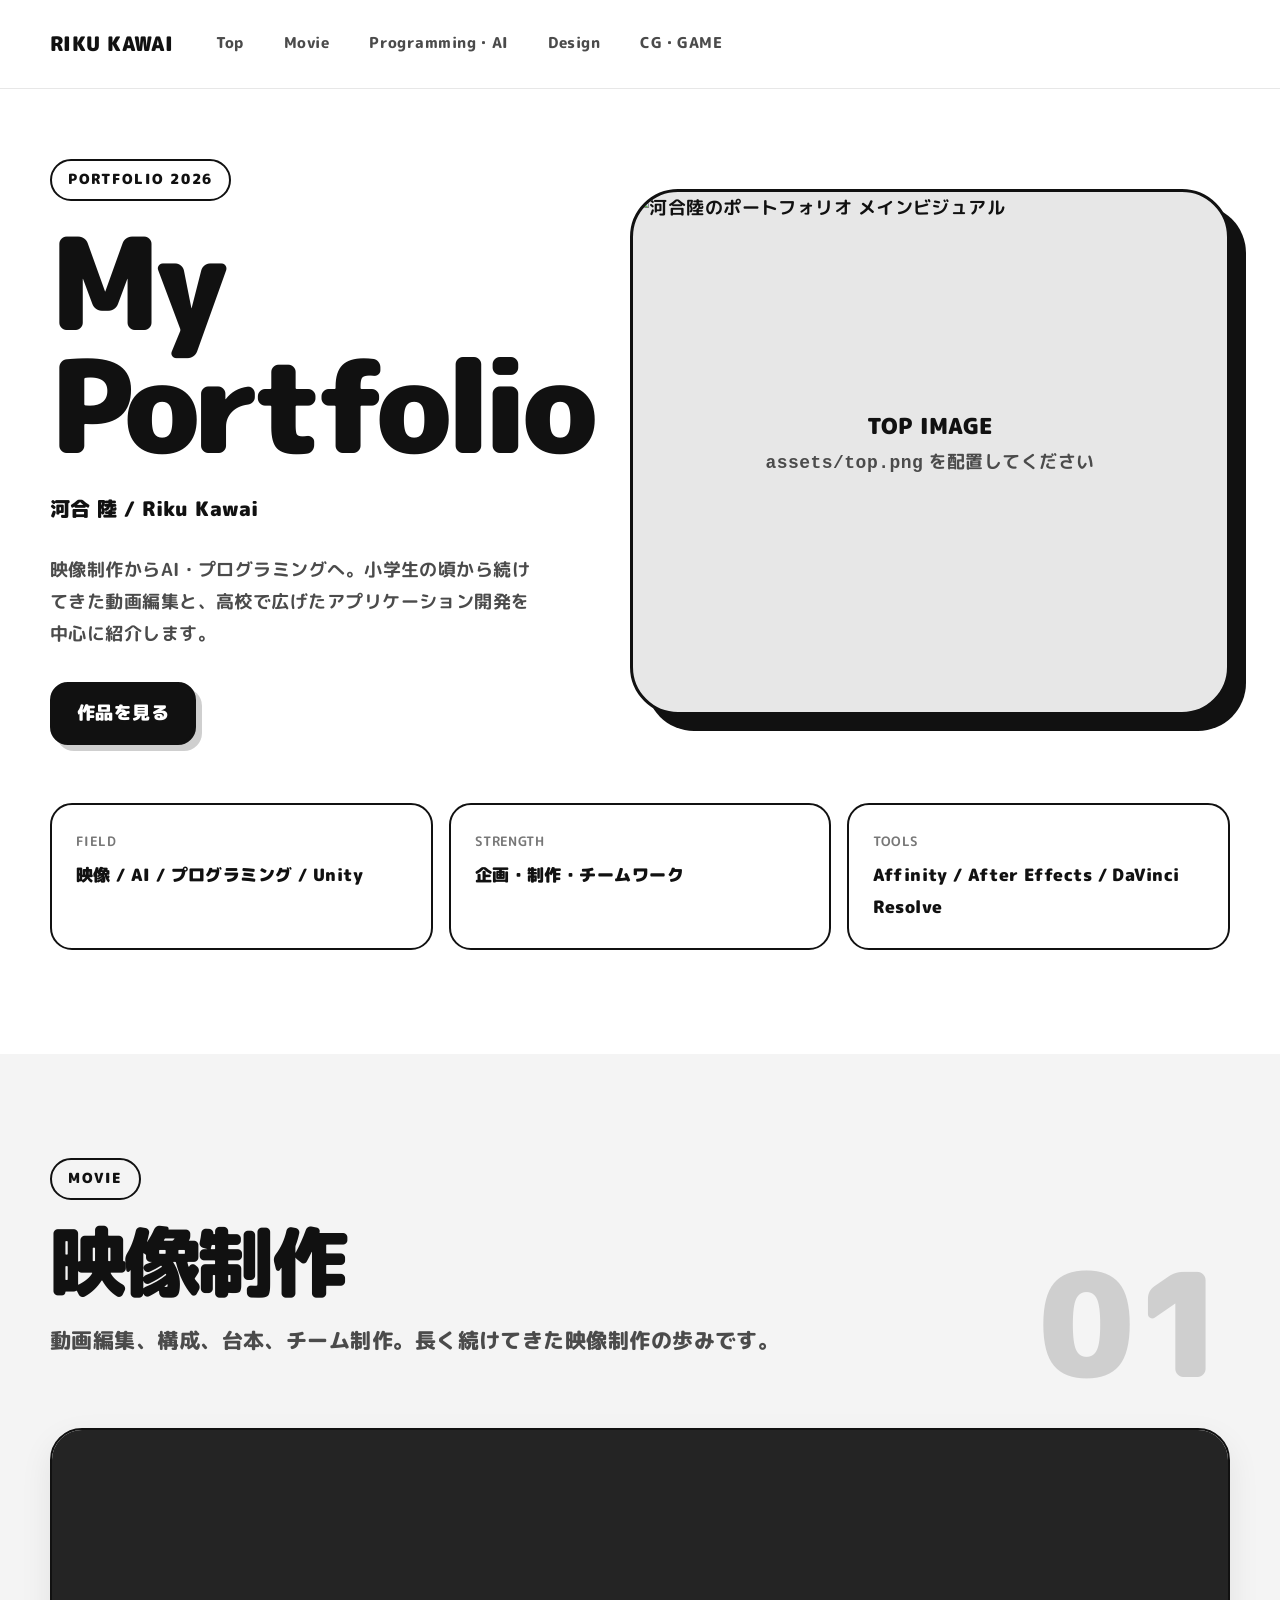
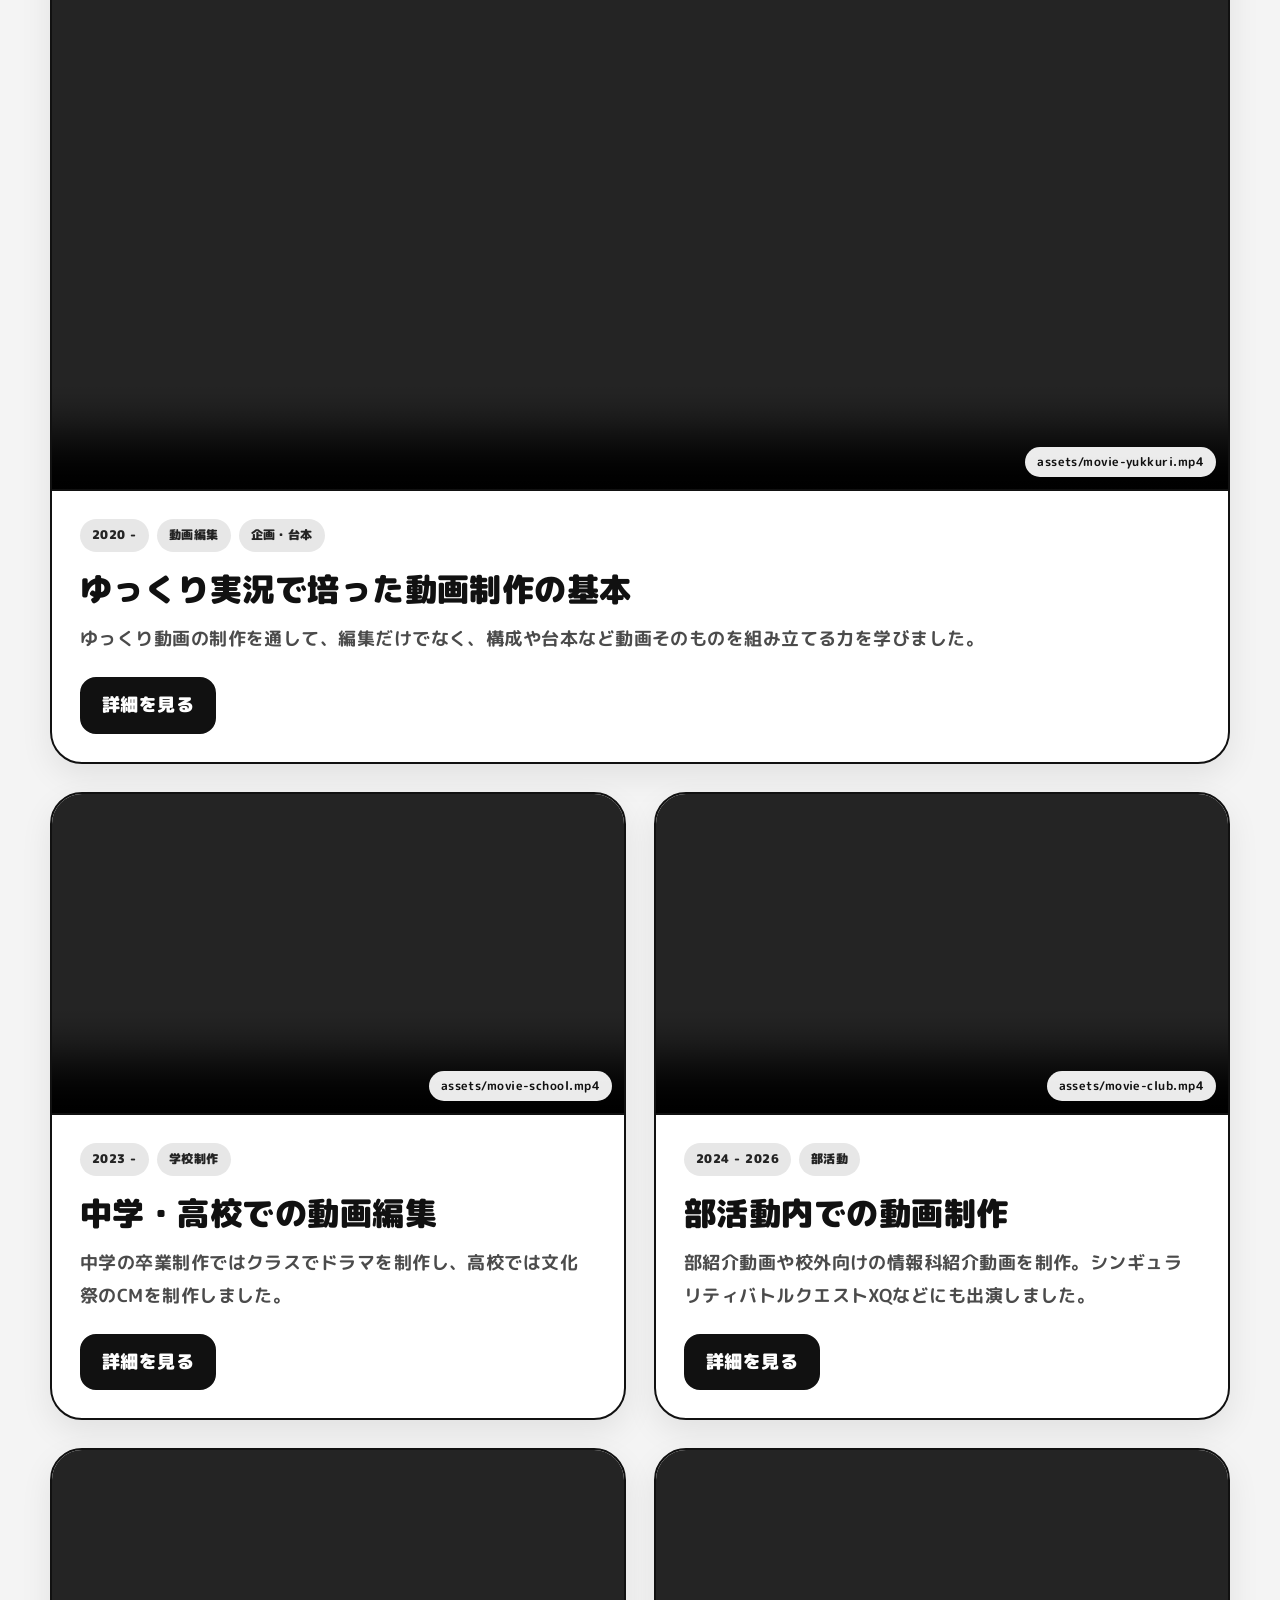
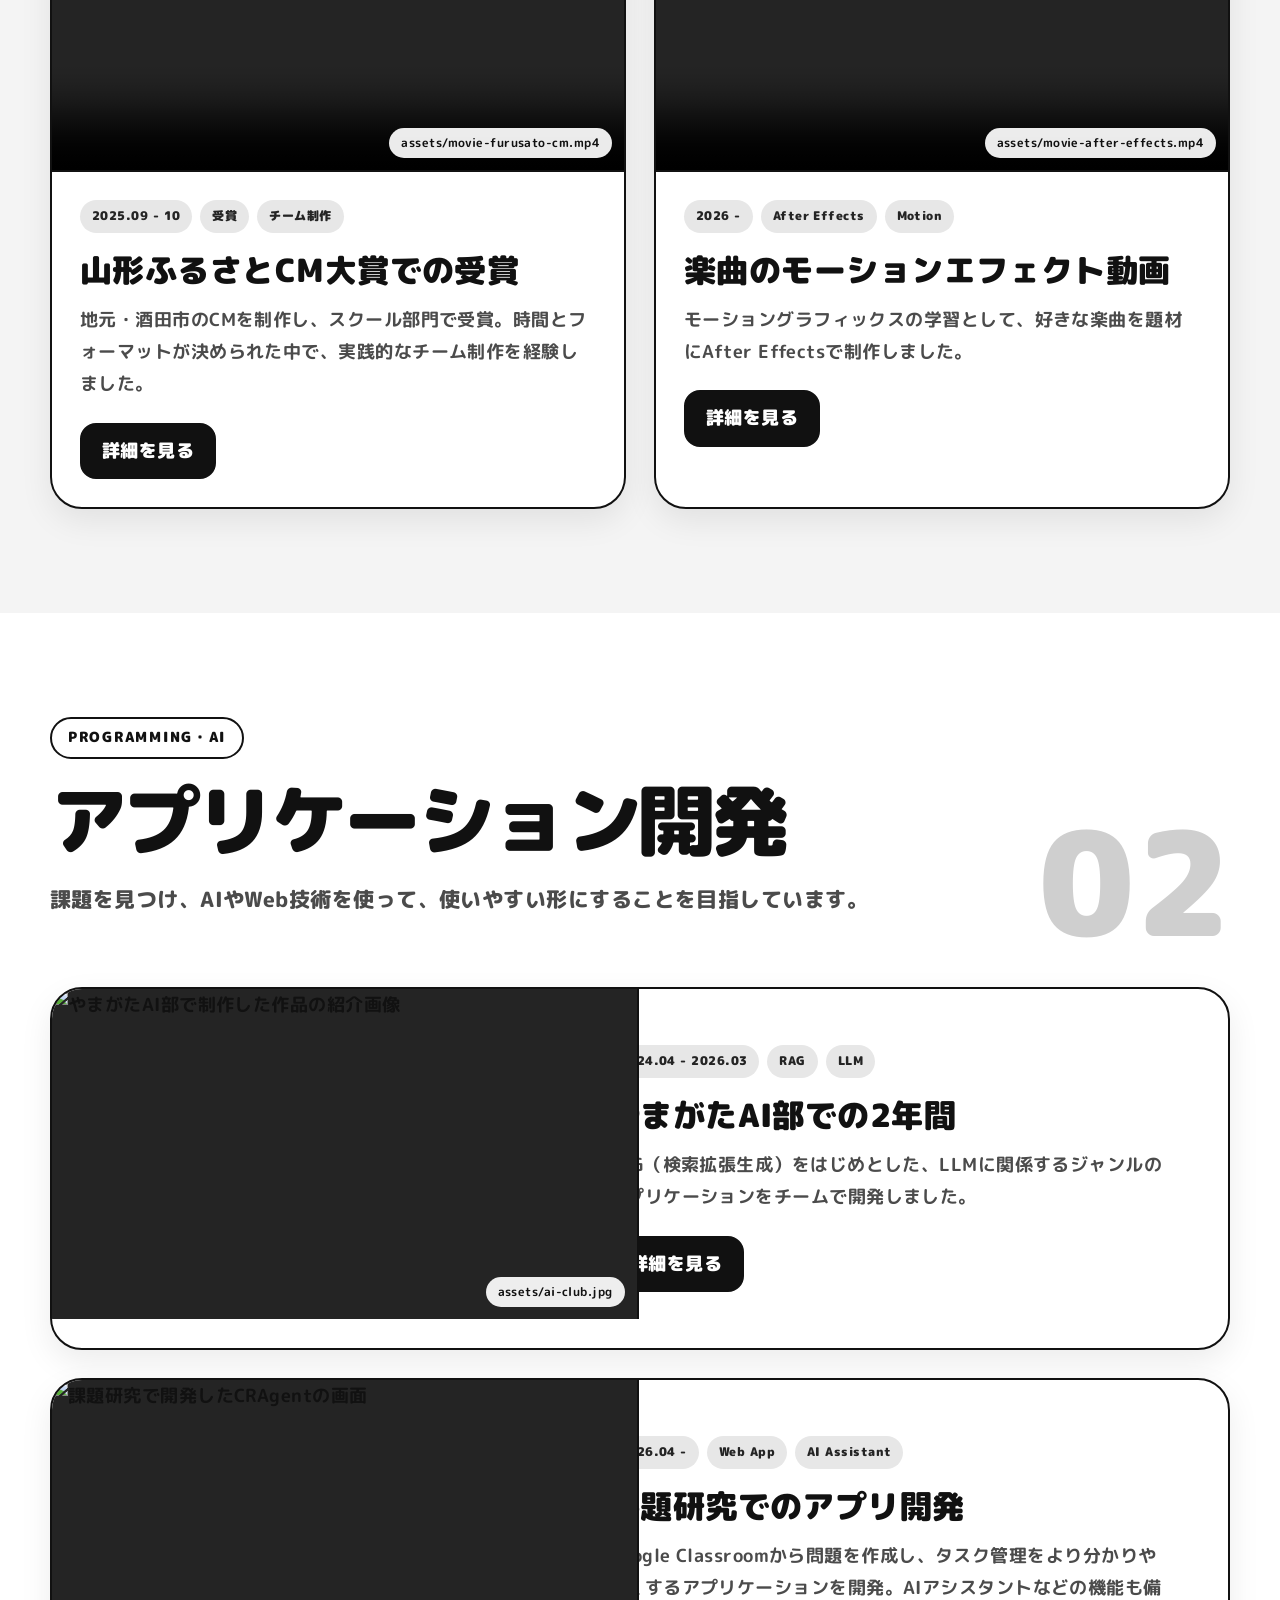
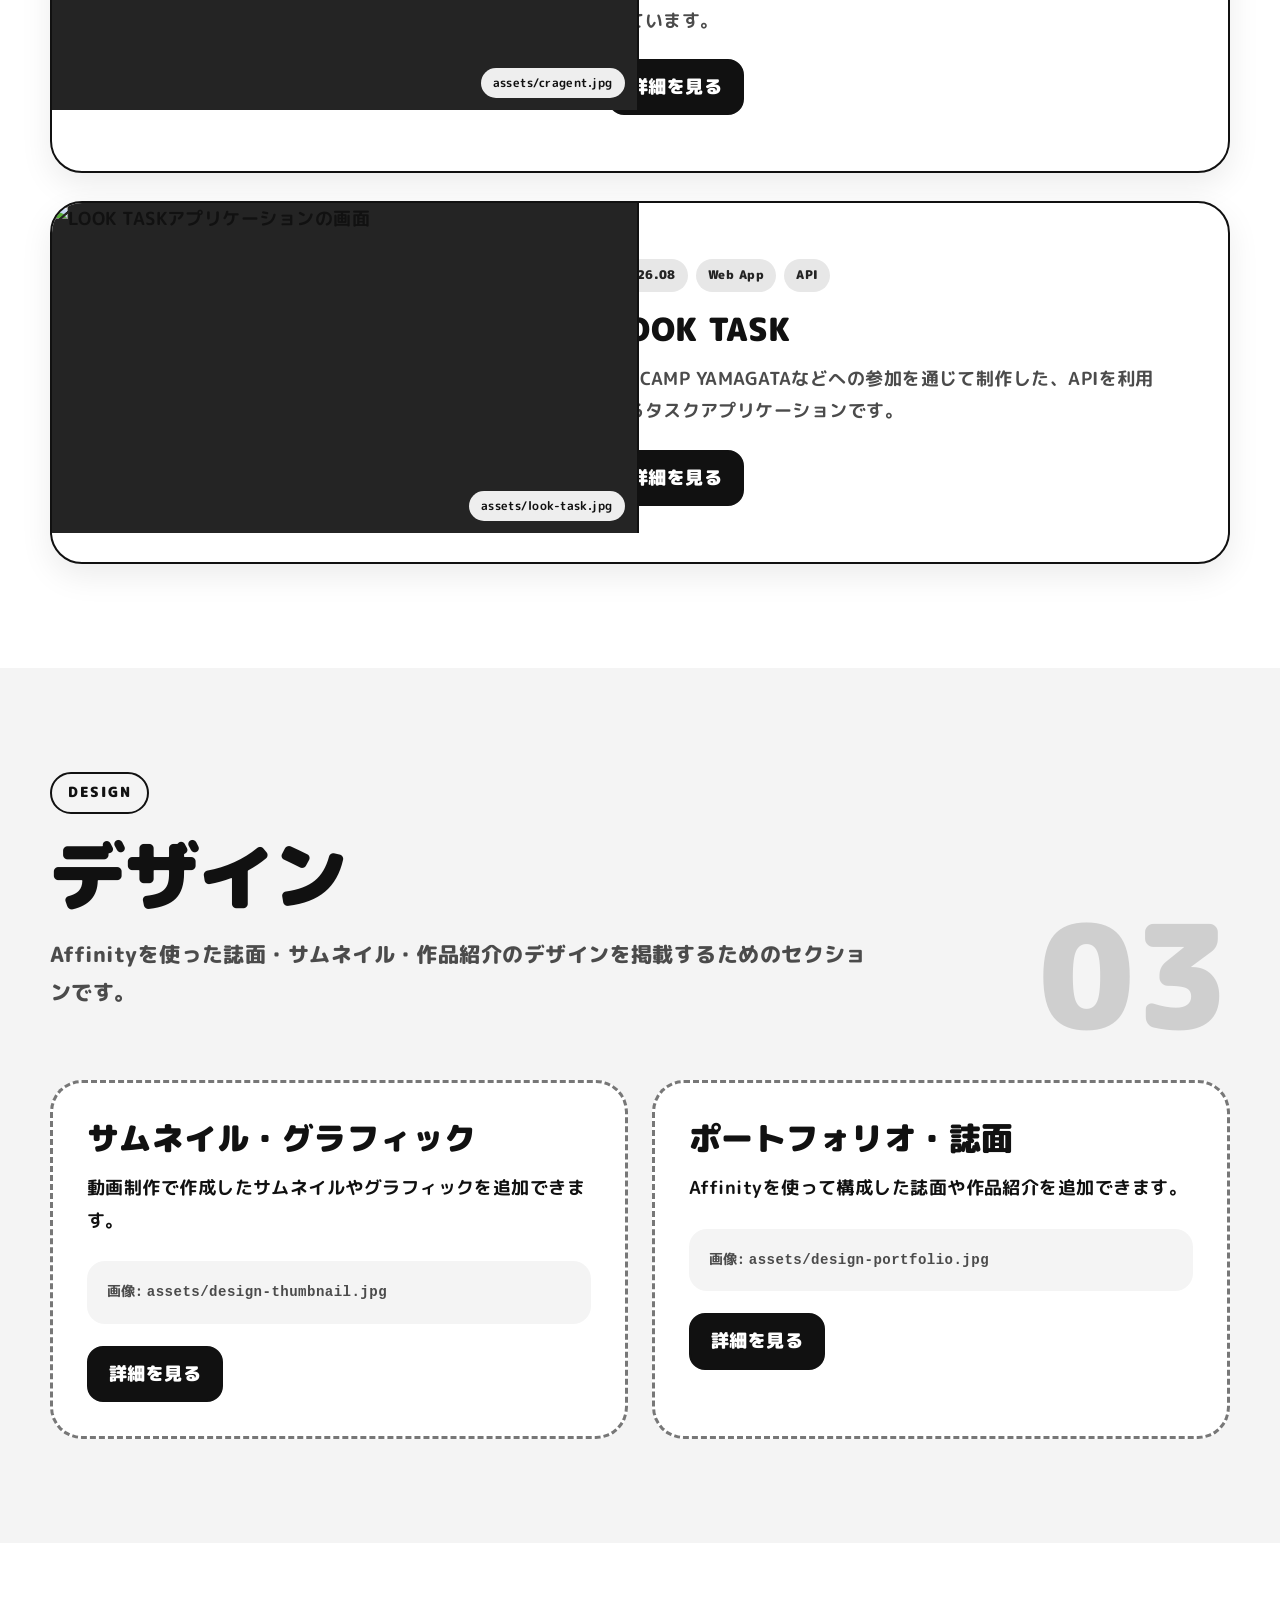
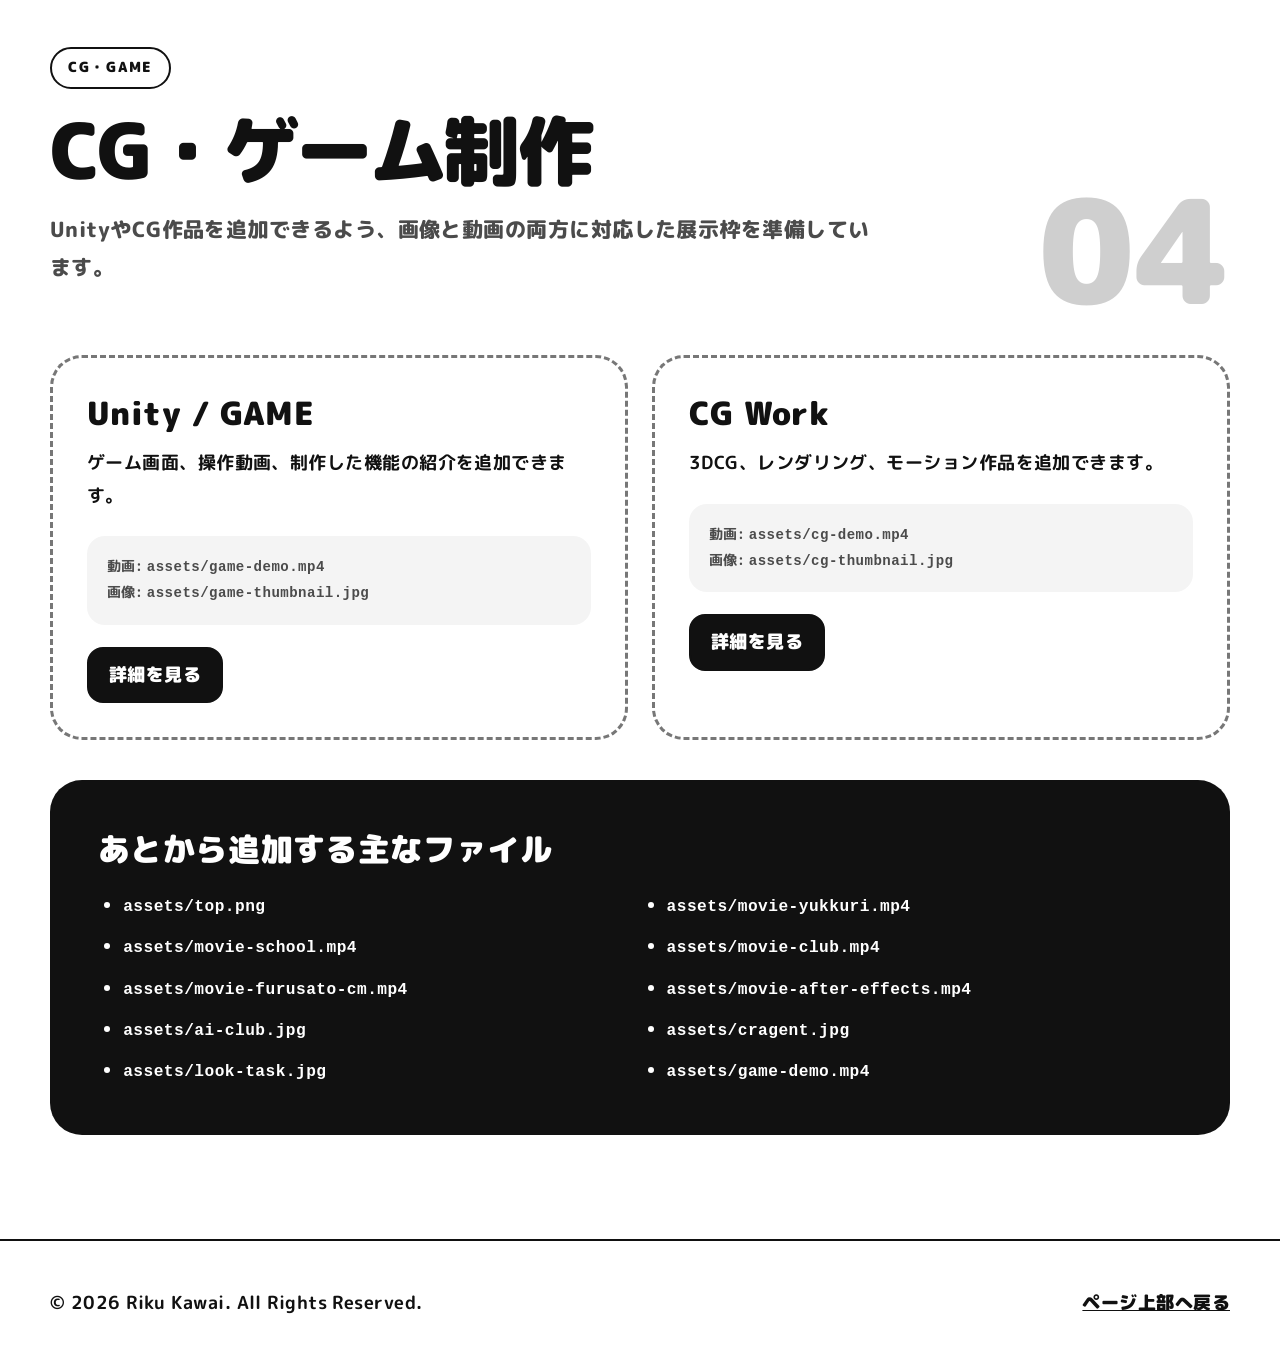
==== commit 7d6bffe3: "Enhance work cards with detail links Added detail links to multiple work cards for better navigation" ====
--- a/index.html
+++ b/index.html
@@ -380,9 +380,30 @@
       font-weight: 900;
     }
 
-    .card-body p:last-child {
+    .card-body > p {
       margin-bottom: 0;
       color: var(--gray-700);
+    }
+
+    .detail-link {
+      display: inline-flex;
+      align-items: center;
+      justify-content: center;
+      align-self: flex-start;
+      min-height: 52px;
+      margin-top: 22px;
+      padding: 10px 20px;
+      border: 2px solid var(--black);
+      border-radius: 16px;
+      background: var(--black);
+      color: var(--white);
+      font-weight: 900;
+      text-decoration: none;
+    }
+
+    .detail-link:hover {
+      background: var(--white);
+      color: var(--black);
     }
 
     .project-grid {
@@ -660,6 +681,7 @@
               <div class="meta"><span class="tag">2020 -</span><span class="tag">動画編集</span><span class="tag">企画・台本</span></div>
               <h3>ゆっくり実況で培った動画制作の基本</h3>
               <p>ゆっくり動画の制作を通して、編集だけでなく、構成や台本など動画そのものを組み立てる力を学びました。</p>
+              <a class="detail-link" href="movie/yukkuri/">詳細を見る</a>
             </div>
           </article>
 
@@ -674,6 +696,7 @@
               <div class="meta"><span class="tag">2023 -</span><span class="tag">学校制作</span></div>
               <h3>中学・高校での動画編集</h3>
               <p>中学の卒業制作ではクラスでドラマを制作し、高校では文化祭のCMを制作しました。</p>
+              <a class="detail-link" href="movie/School/">詳細を見る</a>
             </div>
           </article>
 
@@ -688,6 +711,7 @@
               <div class="meta"><span class="tag">2024 - 2026</span><span class="tag">部活動</span></div>
               <h3>部活動内での動画制作</h3>
               <p>部紹介動画や校外向けの情報科紹介動画を制作。シンギュラリティバトルクエストXQなどにも出演しました。</p>
+              <a class="detail-link" href="movie/ITSCIENCE/">詳細を見る</a>
             </div>
           </article>
 
@@ -702,6 +726,7 @@
               <div class="meta"><span class="tag">2025.09 - 10</span><span class="tag">受賞</span><span class="tag">チーム制作</span></div>
               <h3>山形ふるさとCM大賞での受賞</h3>
               <p>地元・酒田市のCMを制作し、スクール部門で受賞。時間とフォーマットが決められた中で、実践的なチーム制作を経験しました。</p>
+              <a class="detail-link" href="movie/koara/">詳細を見る</a>
             </div>
           </article>
 
@@ -716,6 +741,7 @@
               <div class="meta"><span class="tag">2026 -</span><span class="tag">After Effects</span><span class="tag">Motion</span></div>
               <h3>楽曲のモーションエフェクト動画</h3>
               <p>モーショングラフィックスの学習として、好きな楽曲を題材にAfter Effectsで制作しました。</p>
+              <a class="detail-link" href="movie/AfterEffects/">詳細を見る</a>
             </div>
           </article>
         </div>
@@ -743,6 +769,7 @@
               <div class="meta"><span class="tag">2024.04 - 2026.03</span><span class="tag">RAG</span><span class="tag">LLM</span></div>
               <h3>やまがたAI部での2年間</h3>
               <p>RAG（検索拡張生成）をはじめとした、LLMに関係するジャンルのアプリケーションをチームで開発しました。</p>
+              <a class="detail-link" href="Programming/YMAI/">詳細を見る</a>
             </div>
           </article>
 
@@ -755,6 +782,7 @@
               <div class="meta"><span class="tag">2026.04 -</span><span class="tag">Web App</span><span class="tag">AI Assistant</span></div>
               <h3>課題研究でのアプリ開発</h3>
               <p>Google Classroomから問題を作成し、タスク管理をより分かりやすくするアプリケーションを開発。AIアシスタントなどの機能も備えています。</p>
+              <a class="detail-link" href="Programming/CRAgent/">詳細を見る</a>
             </div>
           </article>
 
@@ -767,6 +795,7 @@
               <div class="meta"><span class="tag">2026.08</span><span class="tag">Web App</span><span class="tag">API</span></div>
               <h3>LOOK TASK</h3>
               <p>G's CAMP YAMAGATAなどへの参加を通じて制作した、APIを利用するタスクアプリケーションです。</p>
+              <a class="detail-link" href="Programming/LOOKTASK/">詳細を見る</a>
             </div>
           </article>
         </div>
@@ -789,11 +818,13 @@
             <h3>サムネイル・グラフィック</h3>
             <p>動画制作で作成したサムネイルやグラフィックを追加できます。</p>
             <p class="file-list">画像: <code>assets/design-thumbnail.jpg</code></p>
+            <a class="detail-link" href="Design/Thumbnail/">詳細を見る</a>
           </article>
           <article class="placeholder-card">
             <h3>ポートフォリオ・誌面</h3>
             <p>Affinityを使って構成した誌面や作品紹介を追加できます。</p>
             <p class="file-list">画像: <code>assets/design-portfolio.jpg</code></p>
+            <a class="detail-link" href="Design/Portfolio/">詳細を見る</a>
           </article>
         </div>
       </div>
@@ -815,11 +846,13 @@
             <h3>Unity / GAME</h3>
             <p>ゲーム画面、操作動画、制作した機能の紹介を追加できます。</p>
             <p class="file-list">動画: <code>assets/game-demo.mp4</code><br>画像: <code>assets/game-thumbnail.jpg</code></p>
+            <a class="detail-link" href="CG-GAME/Unity/">詳細を見る</a>
           </article>
           <article class="placeholder-card">
             <h3>CG Work</h3>
             <p>3DCG、レンダリング、モーション作品を追加できます。</p>
             <p class="file-list">動画: <code>assets/cg-demo.mp4</code><br>画像: <code>assets/cg-thumbnail.jpg</code></p>
+            <a class="detail-link" href="CG-GAME/CG/">詳細を見る</a>
           </article>
         </div>
 
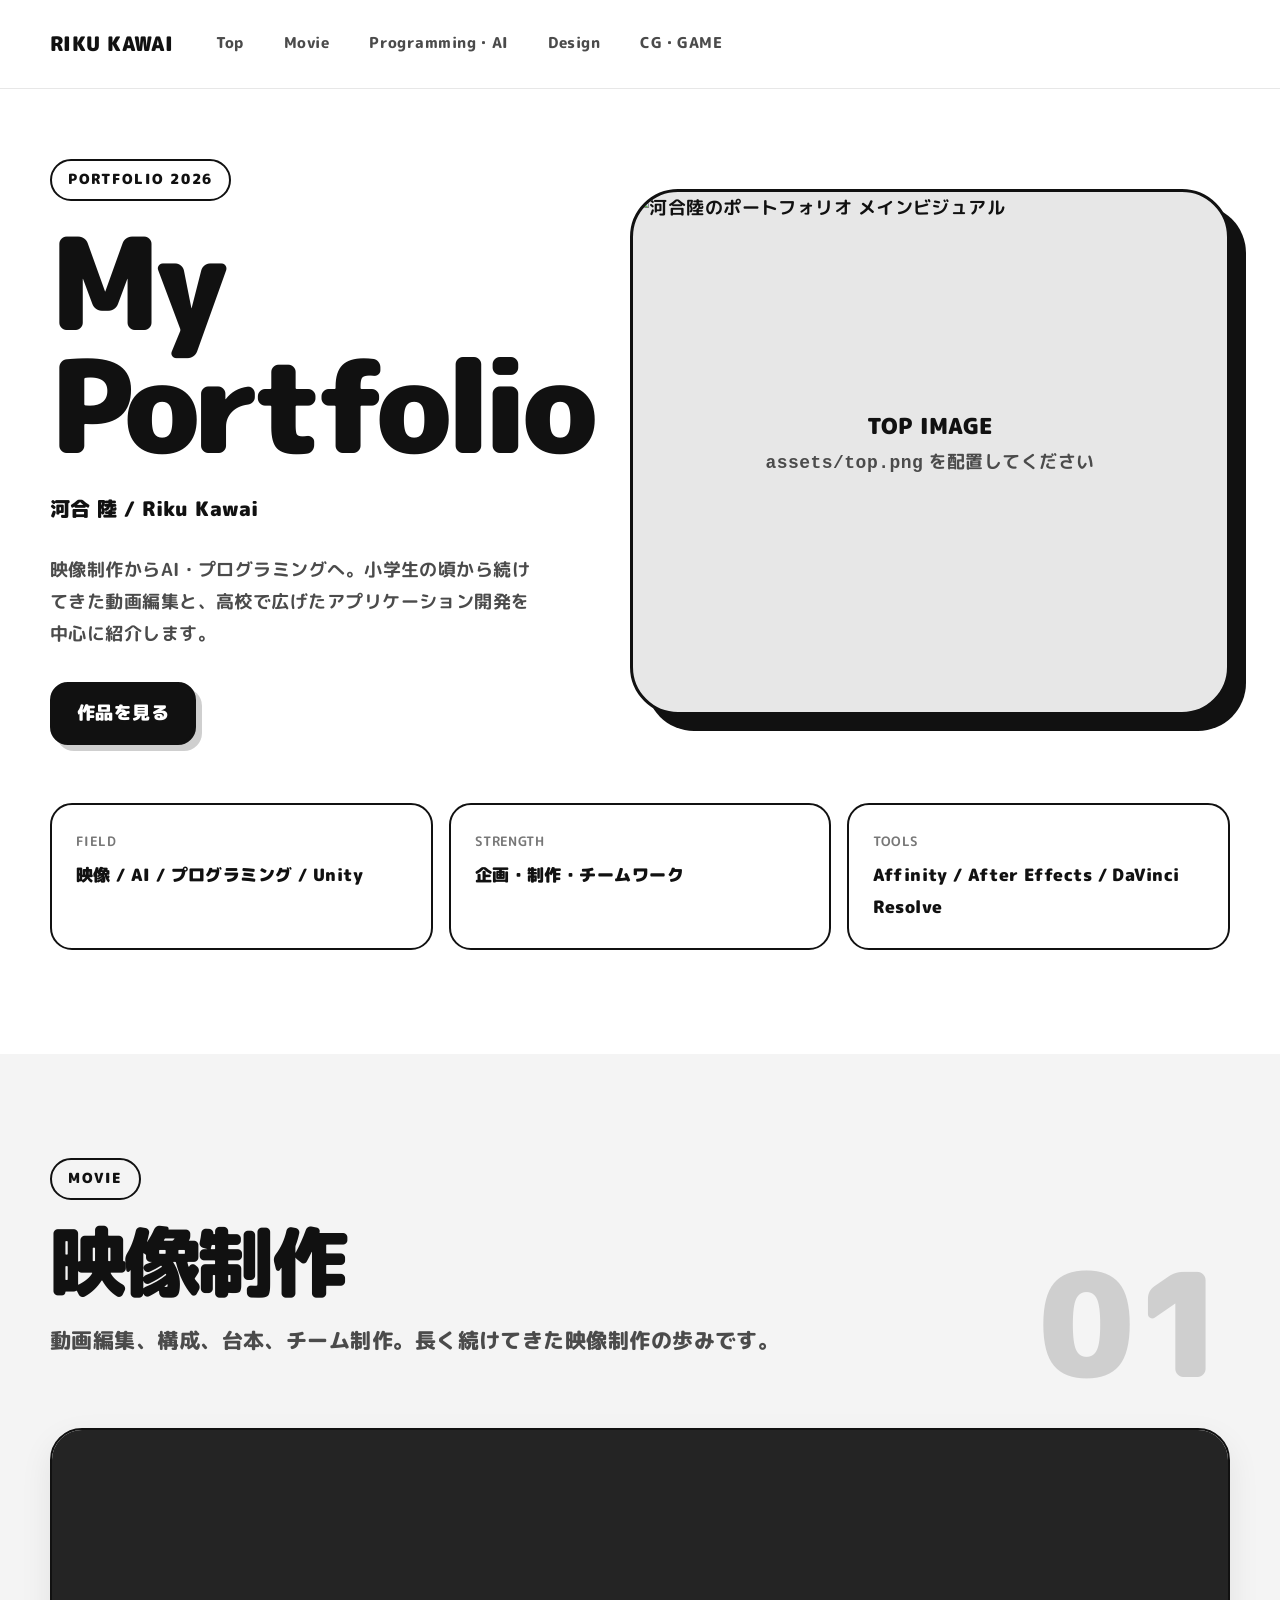
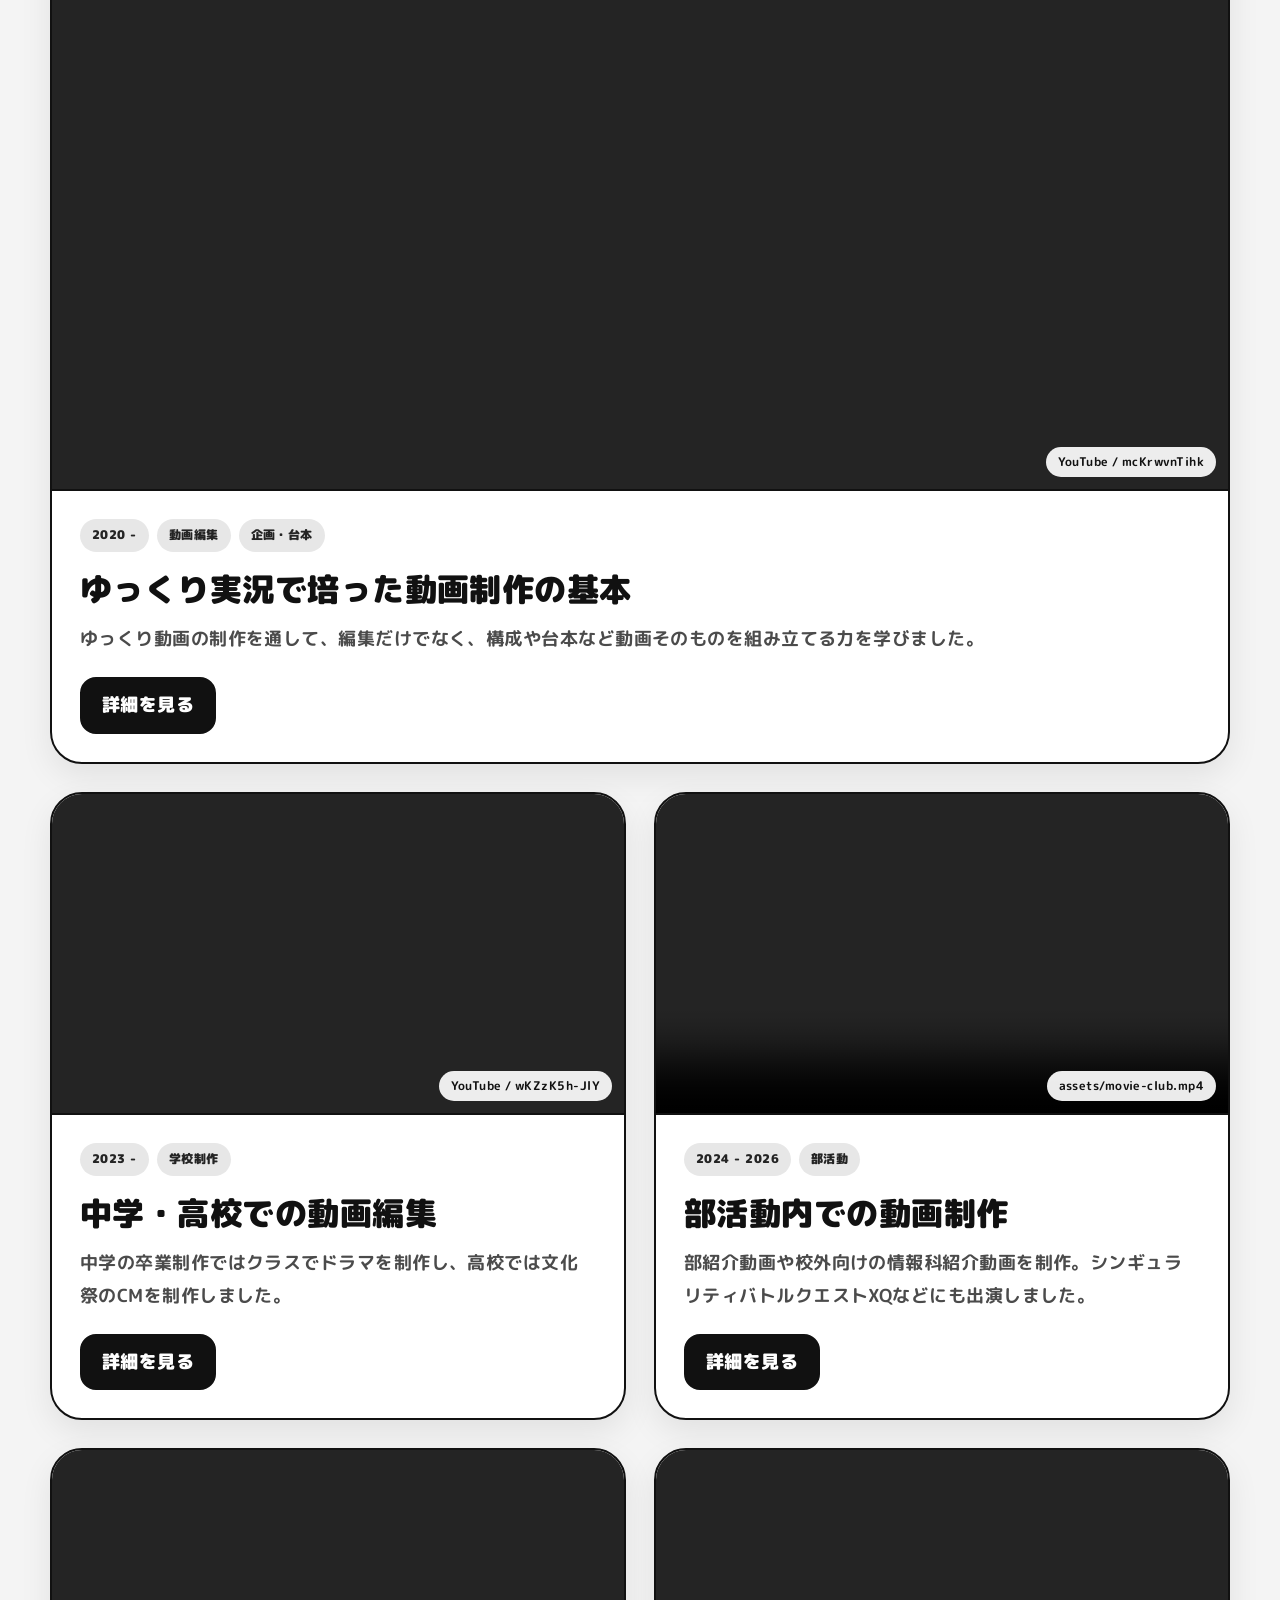
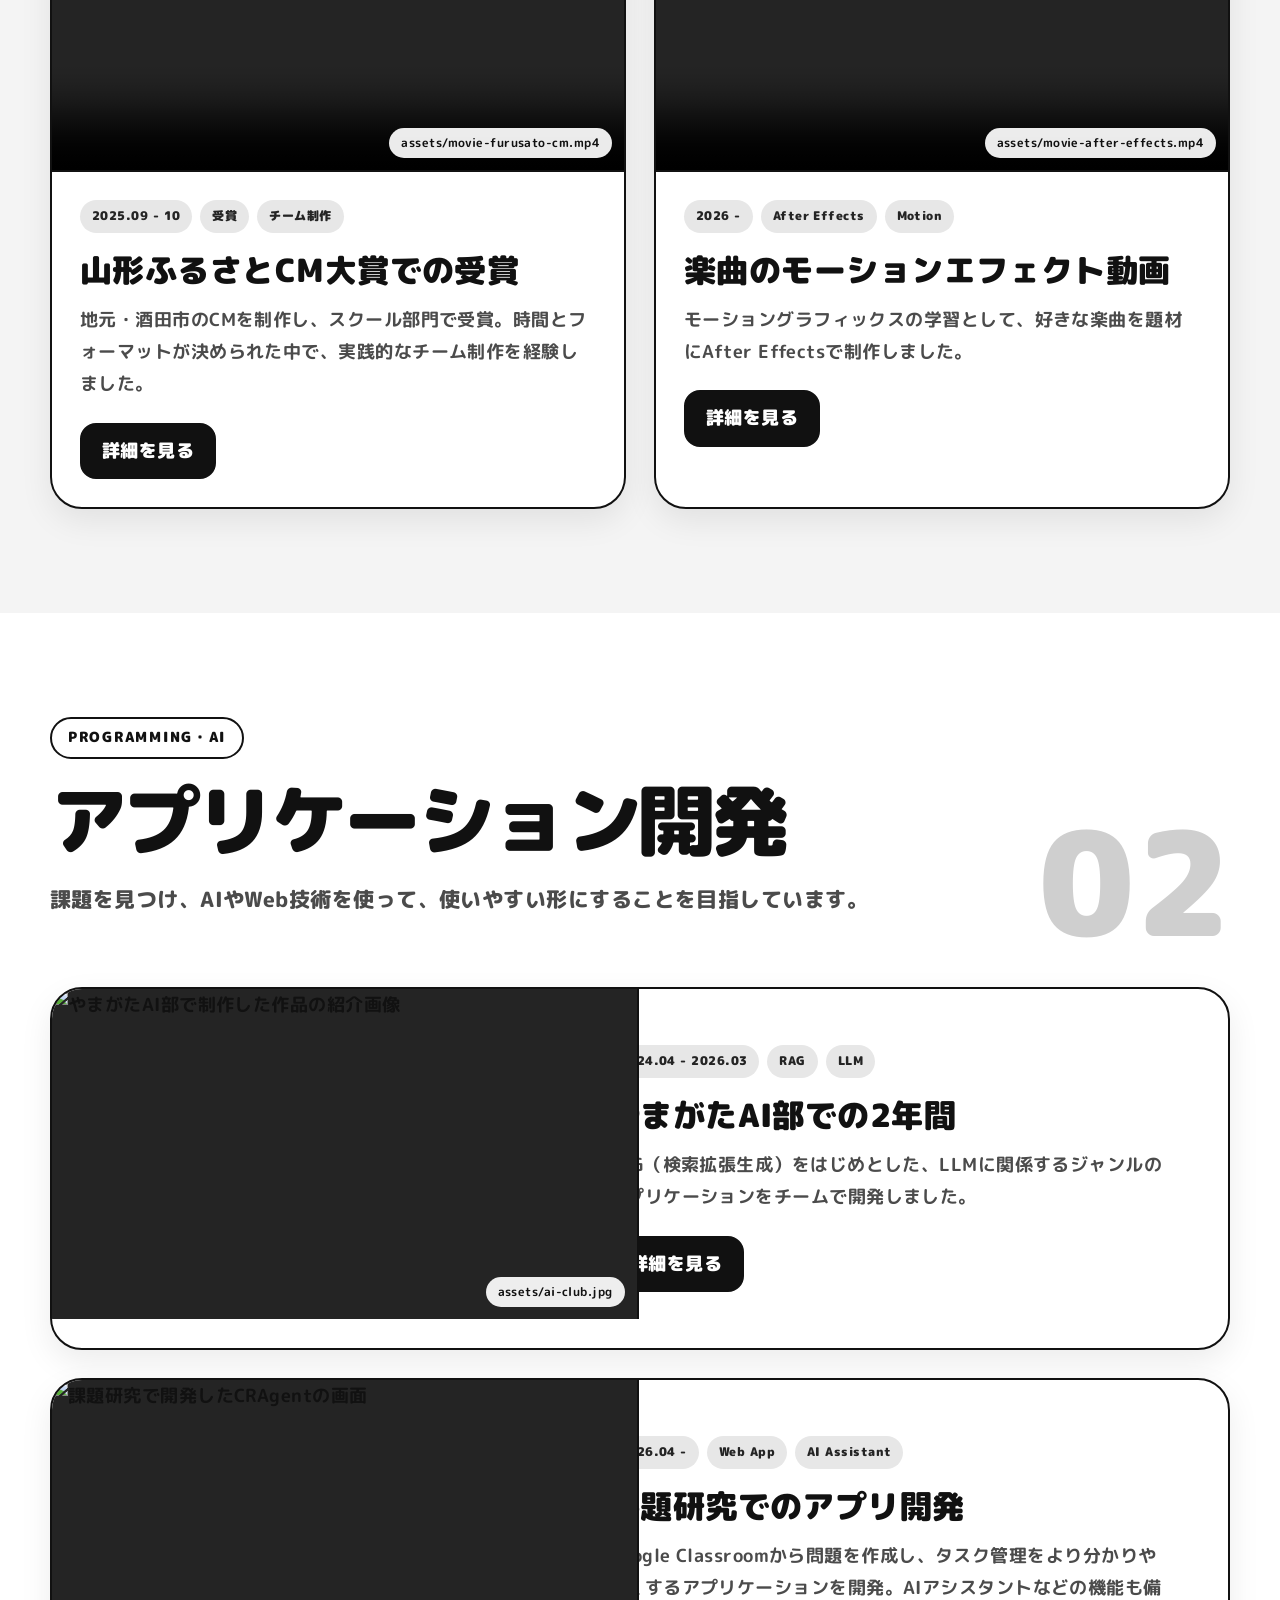
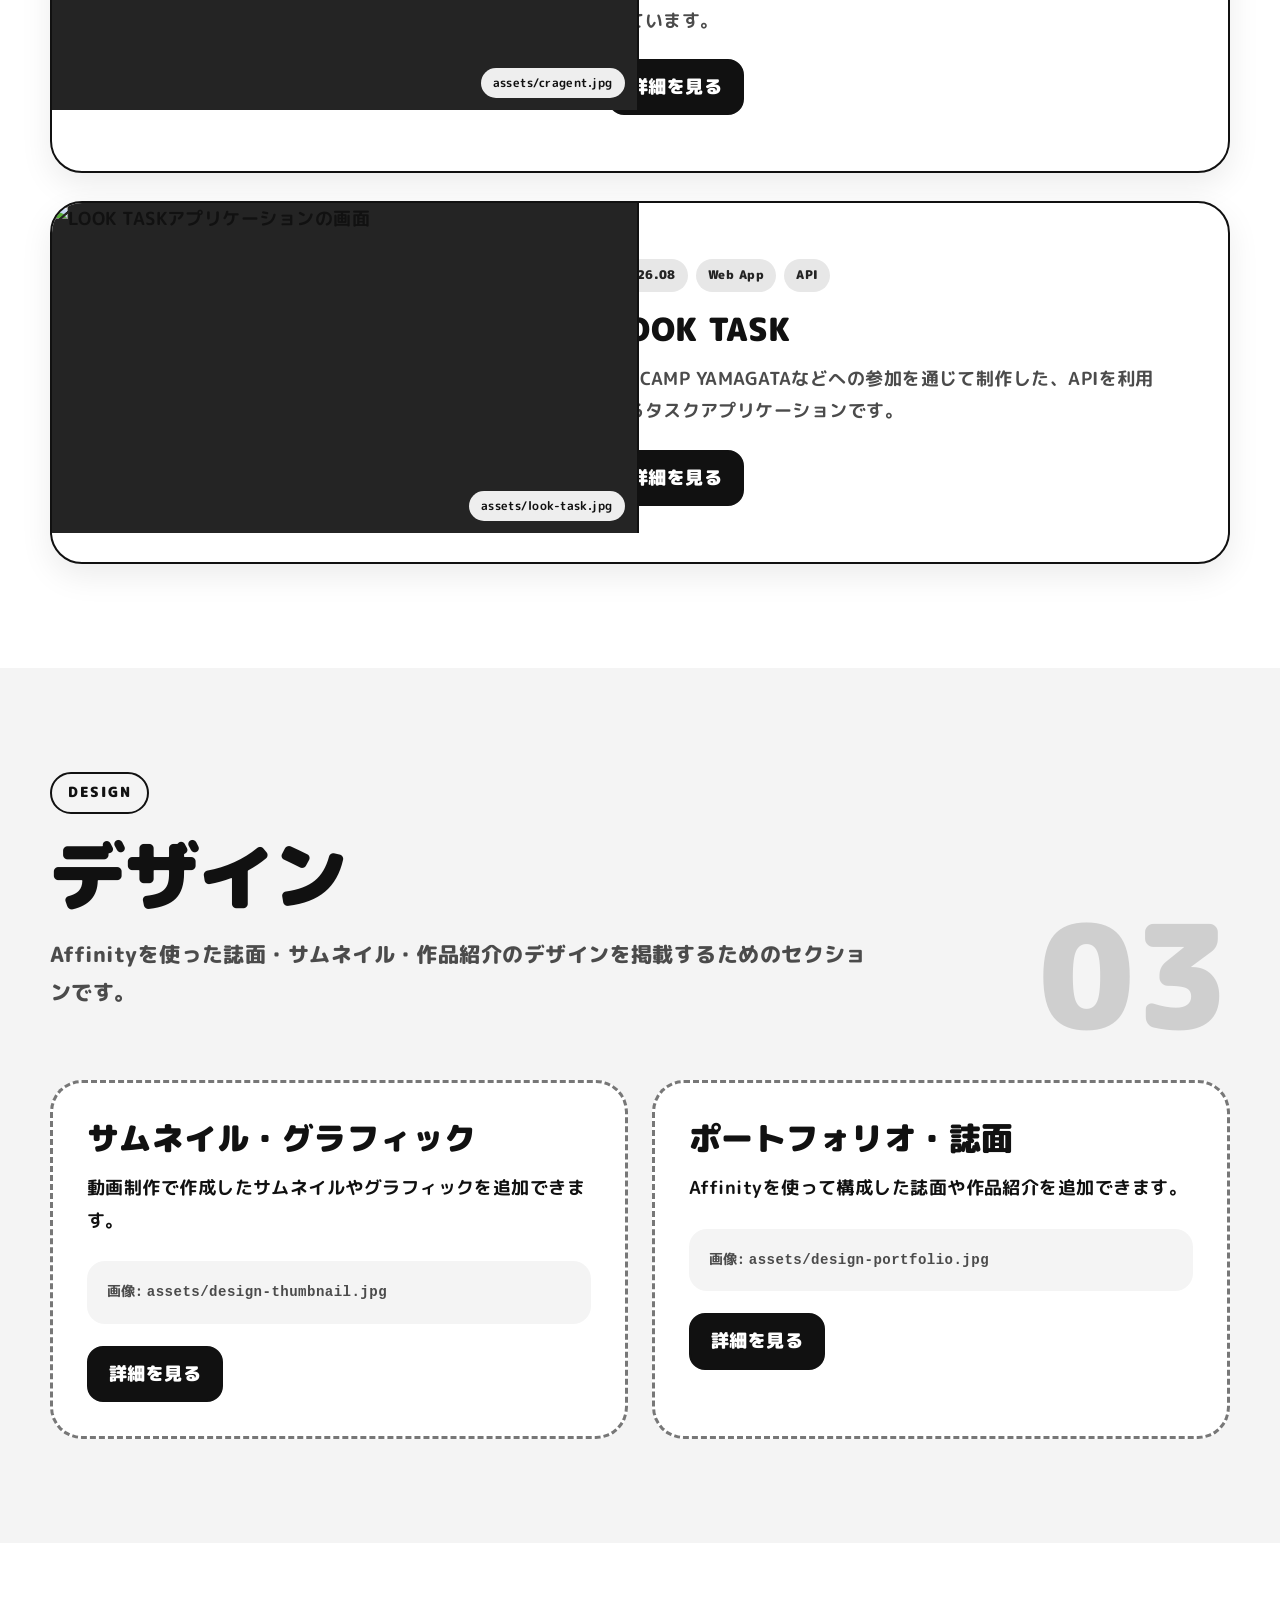
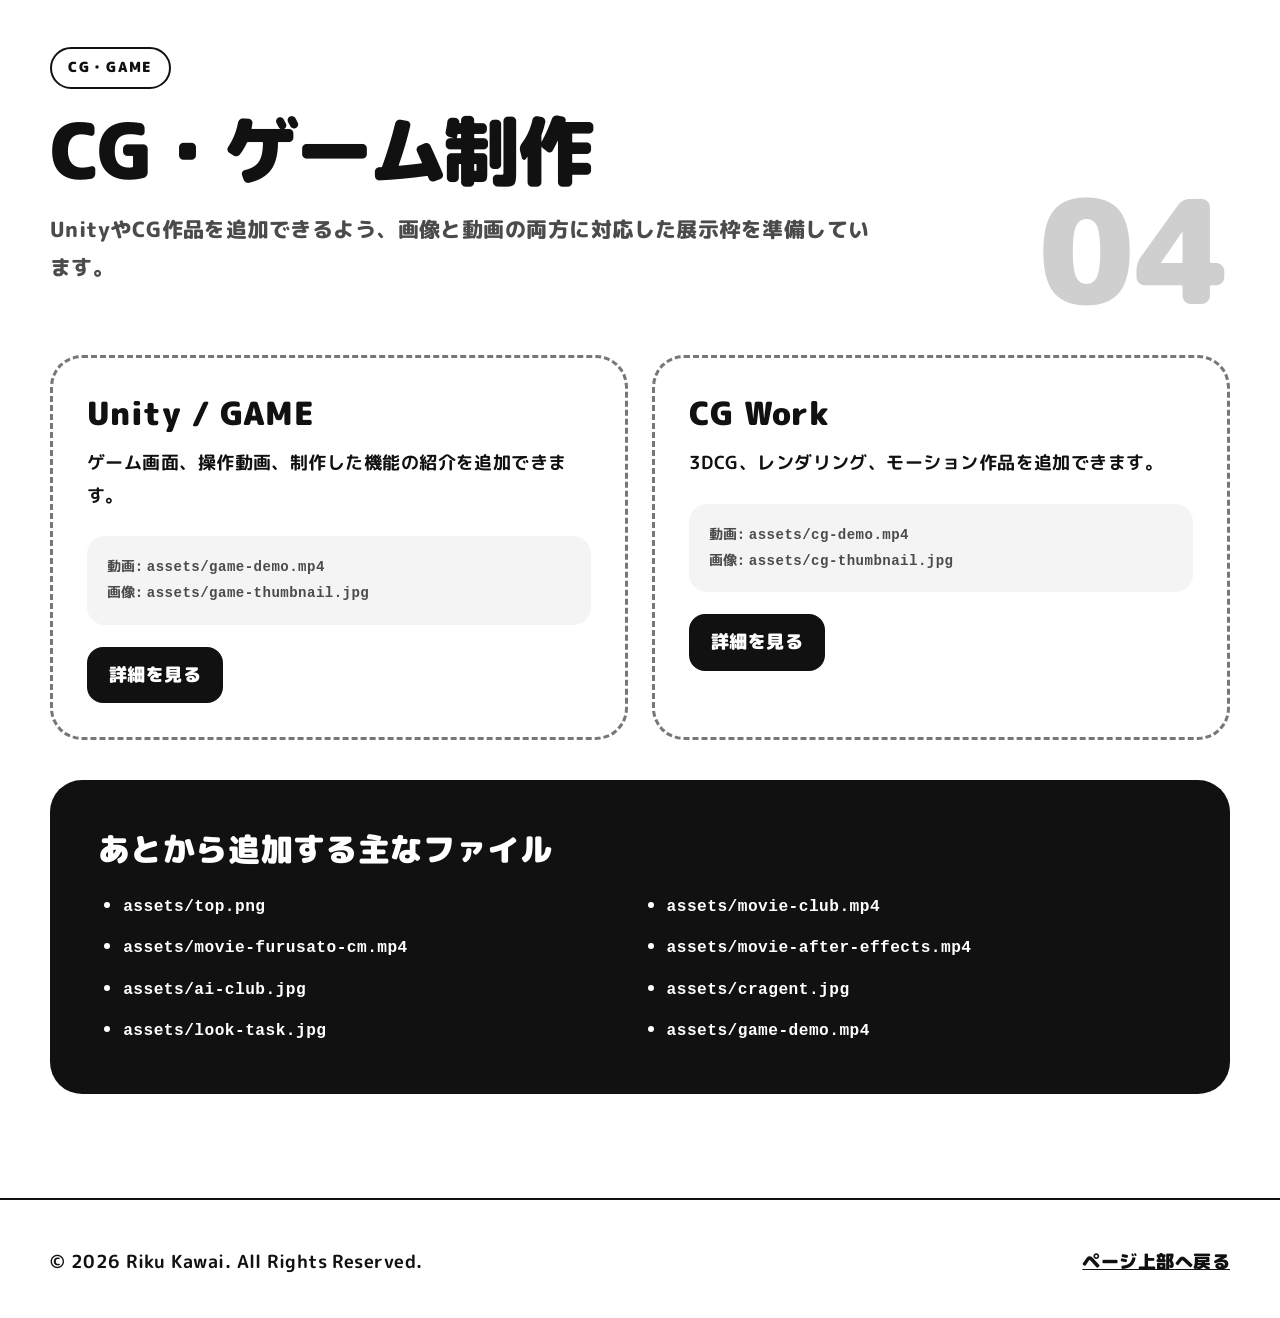
==== commit 9be42e93: "Replace video tags with YouTube iframes Replaced video elements with YouTube iframes for better comp" ====
--- a/index.html
+++ b/index.html
@@ -341,10 +341,15 @@
     }
 
     .media-shell video,
-    .media-shell img {
+    .media-shell img,
+    .media-shell iframe {
       width: 100%;
       height: 100%;
       object-fit: cover;
+    }
+
+    .media-shell iframe {
+      border: 0;
     }
 
     .media-file {
@@ -671,11 +676,8 @@
         <div class="work-grid">
           <article class="work-card wide">
             <div class="media-shell">
-              <video controls preload="metadata" poster="assets/movie-yukkuri.jpg">
-                <source src="assets/movie-yukkuri.mp4" type="video/mp4">
-                動画を再生できないブラウザです。
-              </video>
-              <p class="media-file">assets/movie-yukkuri.mp4</p>
+              <iframe src="https://www.youtube-nocookie.com/embed/mcKrwvnTihk" title="ゆっくり実況で培った動画制作の基本 代表動画" loading="lazy" allow="accelerometer; autoplay; clipboard-write; encrypted-media; gyroscope; picture-in-picture; web-share" allowfullscreen></iframe>
+              <p class="media-file">YouTube / mcKrwvnTihk</p>
             </div>
             <div class="card-body">
               <div class="meta"><span class="tag">2020 -</span><span class="tag">動画編集</span><span class="tag">企画・台本</span></div>
@@ -687,10 +689,8 @@
 
           <article class="work-card">
             <div class="media-shell">
-              <video controls preload="metadata" poster="assets/movie-school.jpg">
-                <source src="assets/movie-school.mp4" type="video/mp4">
-              </video>
-              <p class="media-file">assets/movie-school.mp4</p>
+              <iframe src="https://www.youtube-nocookie.com/embed/wKZzK5h-JlY" title="中学・高校での動画編集 作品動画" loading="lazy" allow="accelerometer; autoplay; clipboard-write; encrypted-media; gyroscope; picture-in-picture; web-share" allowfullscreen></iframe>
+              <p class="media-file">YouTube / wKZzK5h-JlY</p>
             </div>
             <div class="card-body">
               <div class="meta"><span class="tag">2023 -</span><span class="tag">学校制作</span></div>
@@ -860,8 +860,6 @@
           <h3 id="asset-guide-title">あとから追加する主なファイル</h3>
           <ul>
             <li><code>assets/top.png</code></li>
-            <li><code>assets/movie-yukkuri.mp4</code></li>
-            <li><code>assets/movie-school.mp4</code></li>
             <li><code>assets/movie-club.mp4</code></li>
             <li><code>assets/movie-furusato-cm.mp4</code></li>
             <li><code>assets/movie-after-effects.mp4</code></li>
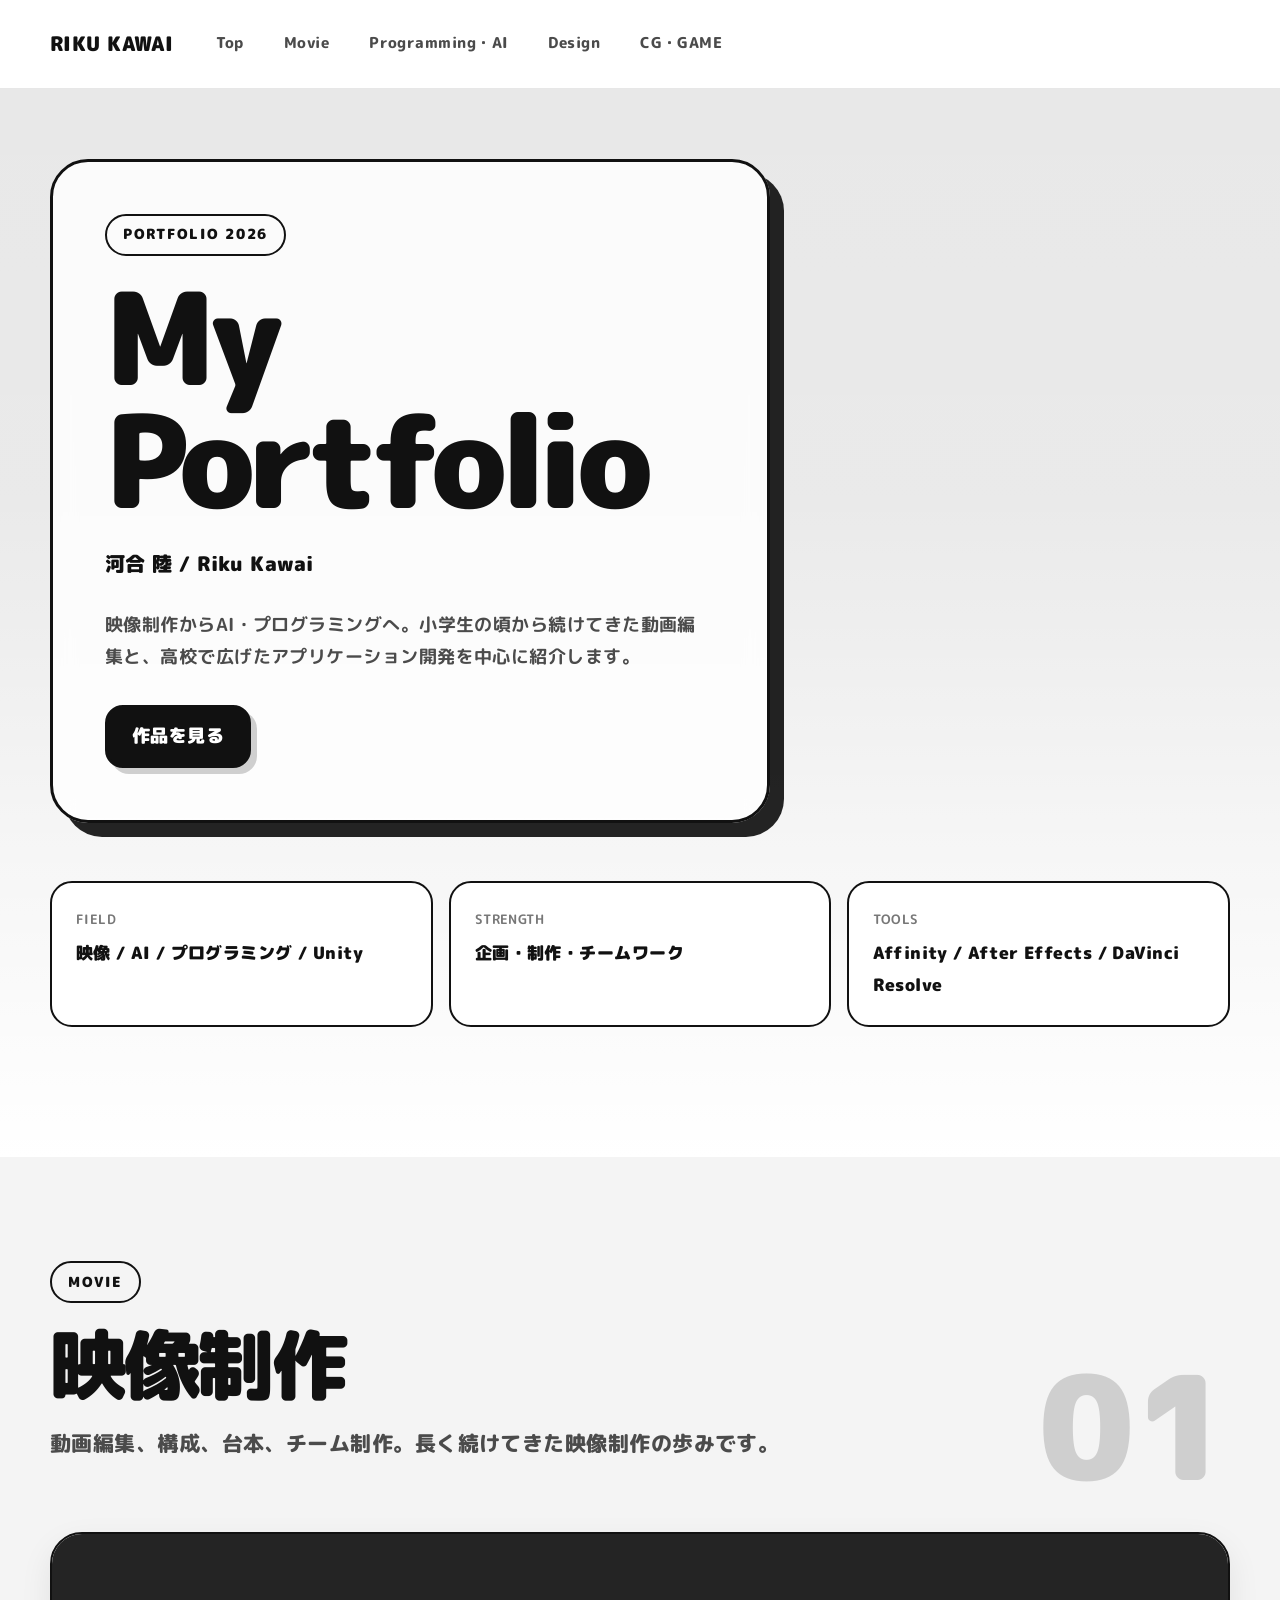
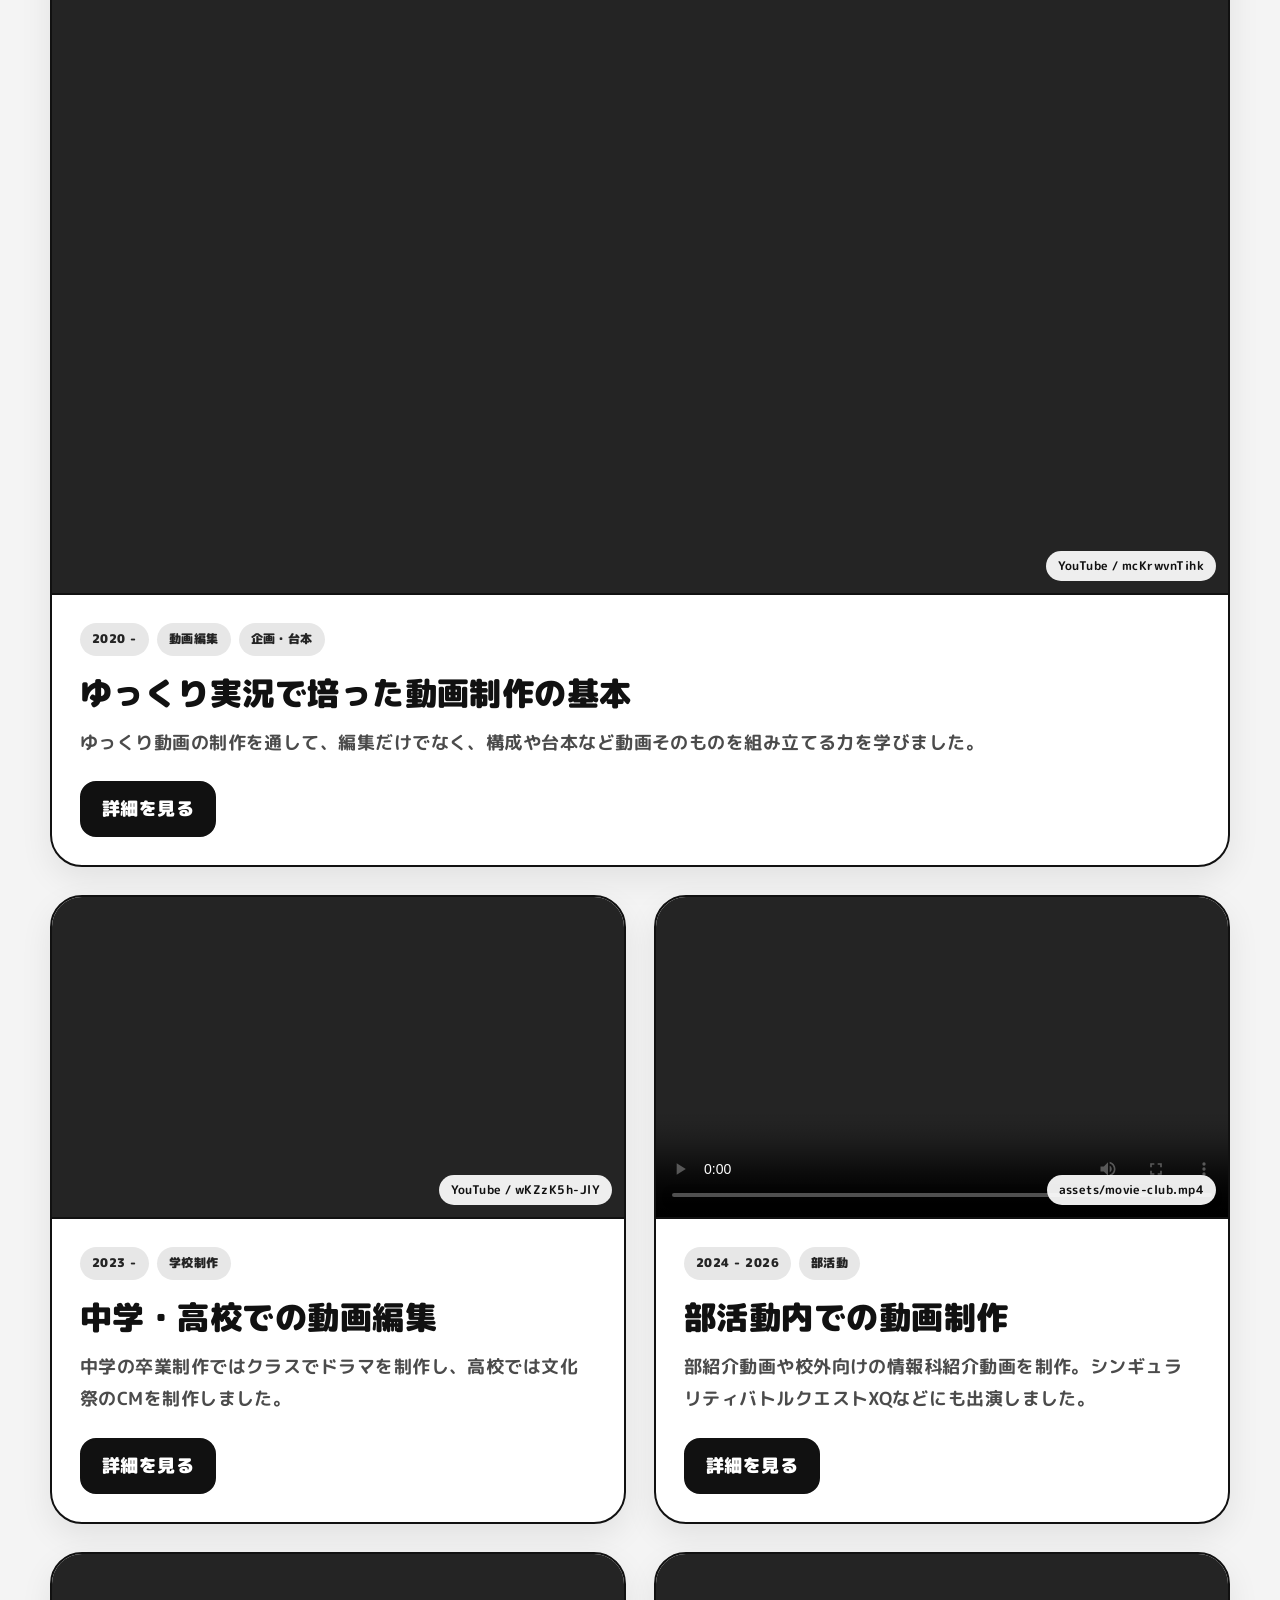
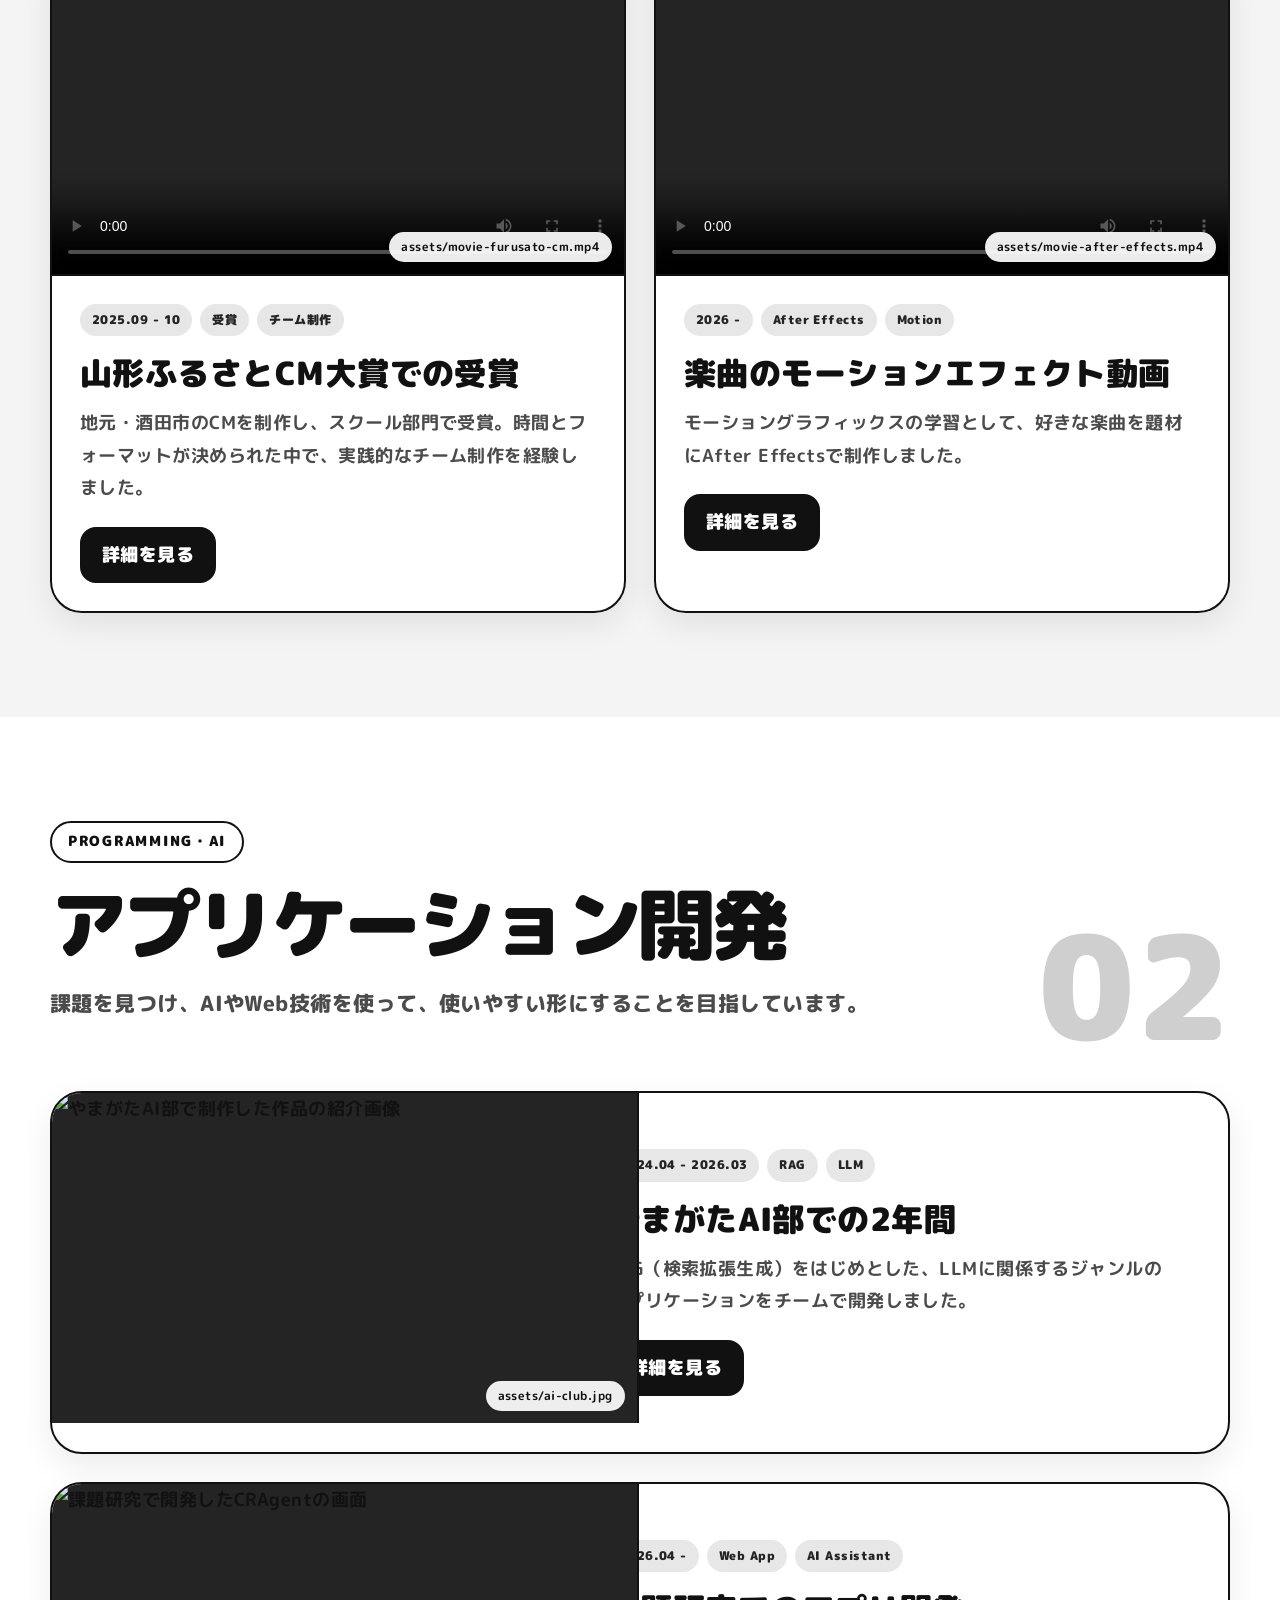
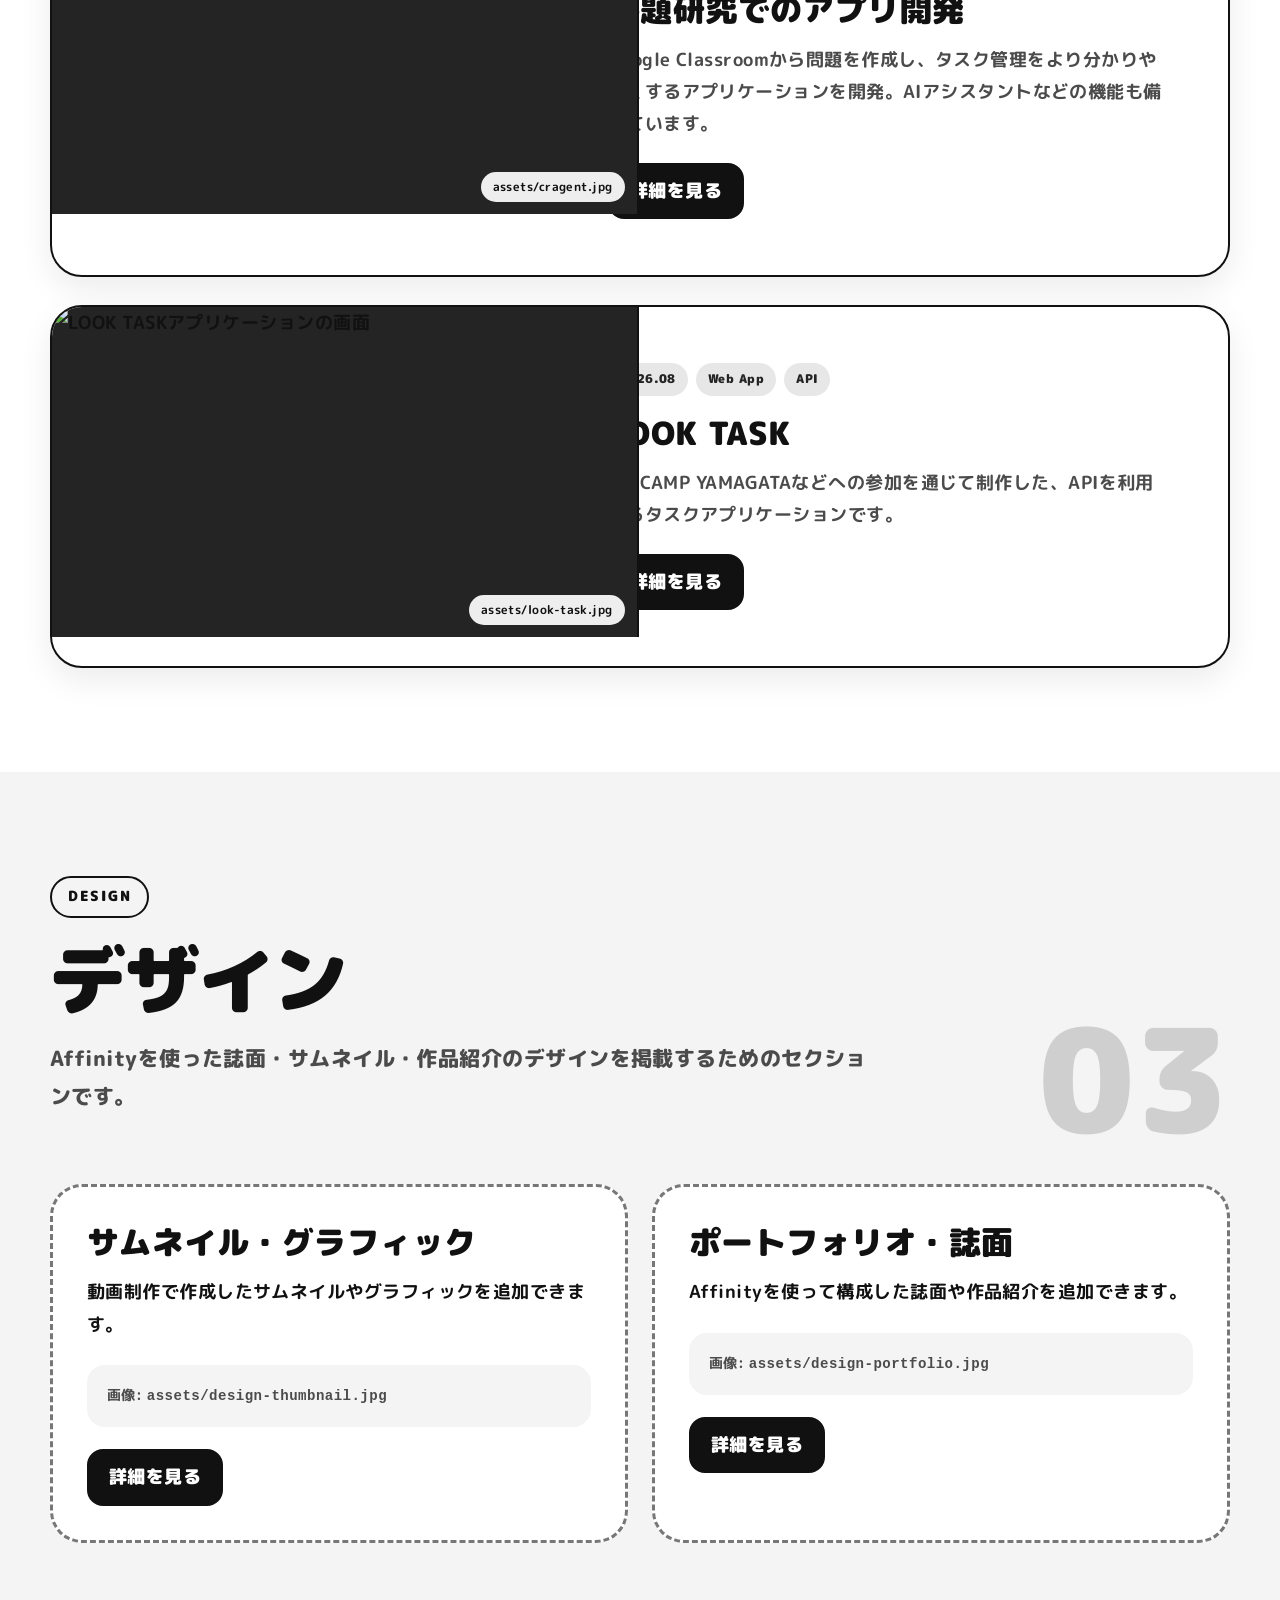
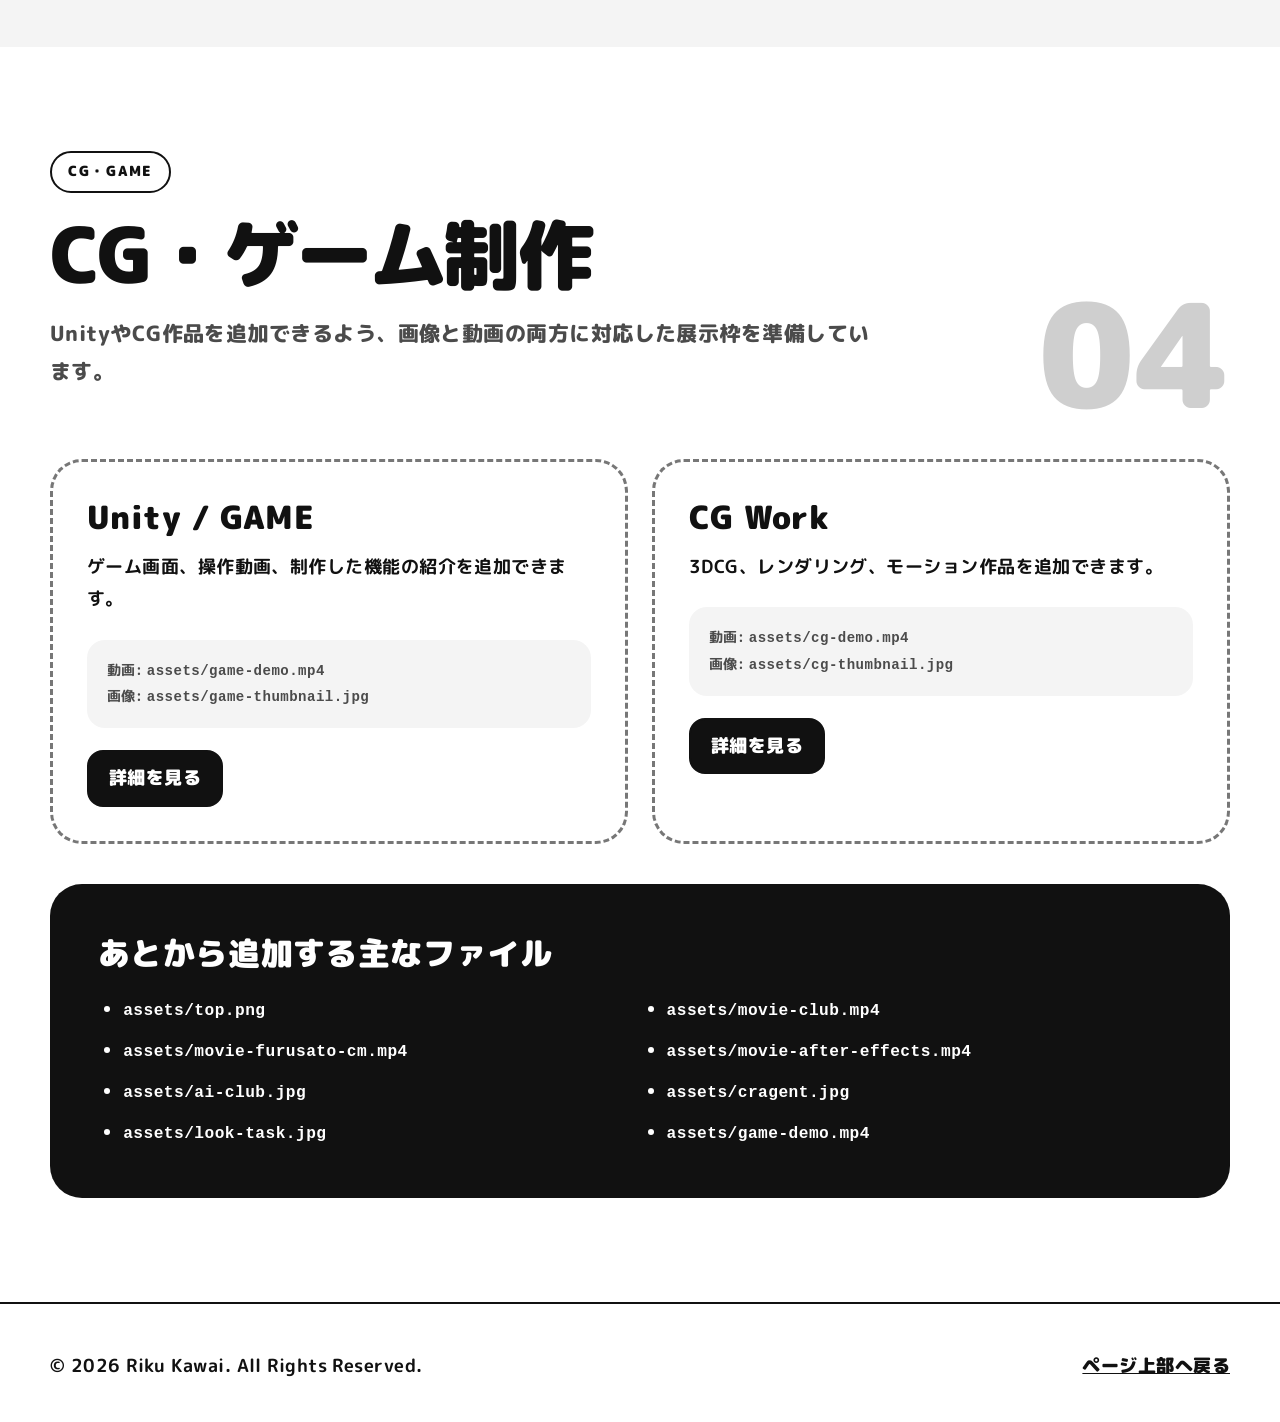
==== commit b244f901: "Refactor hero section styles and layout Updated the hero section styles and layout in index.html, in" ====
--- a/index.html
+++ b/index.html
@@ -196,14 +196,53 @@
     }
 
     .hero {
-      padding-top: 70px;
+      position: relative;
+      isolation: isolate;
+      min-height: clamp(680px, 56.25vw, 920px);
+      padding: 70px 0 130px;
+      background: var(--gray-200);
+    }
+
+    .hero::before {
+      content: "";
+      position: absolute;
+      z-index: -2;
+      inset: 0;
+      background-image: url("assets/top.png");
+      background-position: center top;
+      background-size: cover;
+      background-repeat: no-repeat;
+    }
+
+    .hero::after {
+      content: "";
+      position: absolute;
+      z-index: -1;
+      inset: 0;
+      background: linear-gradient(
+        to bottom,
+        rgba(255, 255, 255, 0.05) 0%,
+        rgba(255, 255, 255, 0.12) 38%,
+        rgba(255, 255, 255, 0.64) 72%,
+        var(--white) 100%
+      );
+      pointer-events: none;
     }
 
     .hero-grid {
       display: grid;
-      grid-template-columns: minmax(0, 0.9fr) minmax(380px, 1.1fr);
+      grid-template-columns: minmax(0, 720px);
       align-items: center;
-      gap: clamp(34px, 7vw, 90px);
+      min-height: clamp(500px, 45vw, 700px);
+    }
+
+    .hero-copy-panel {
+      padding: clamp(28px, 5vw, 52px);
+      border: 3px solid var(--black);
+      border-radius: 38px;
+      background: rgba(255, 255, 255, 0.82);
+      box-shadow: 14px 14px 0 rgba(17, 17, 17, 0.92);
+      backdrop-filter: blur(12px);
     }
 
     .hero-name {
@@ -275,6 +314,8 @@
 
     .profile-strip {
       display: grid;
+      position: relative;
+      z-index: 1;
       grid-template-columns: repeat(3, 1fr);
       gap: 16px;
       margin-top: 58px;
@@ -560,12 +601,17 @@
       }
 
       .hero {
-        padding-top: 54px;
-      }
-
-      .hero-visual,
-      .hero-visual img {
-        min-height: 340px;
+        min-height: 760px;
+        padding: 48px 0 90px;
+      }
+
+      .hero-grid {
+        min-height: 560px;
+      }
+
+      .hero-copy-panel {
+        border-radius: 28px;
+        box-shadow: 9px 9px 0 rgba(17, 17, 17, 0.92);
       }
 
       .profile-strip,
@@ -629,19 +675,12 @@
     <section class="section hero" id="top">
       <div class="container">
         <div class="hero-grid">
-          <div>
+          <div class="hero-copy-panel">
             <p class="eyebrow">Portfolio 2026</p>
             <h1>My<br>Portfolio</h1>
             <p class="hero-name">河合 陸 / Riku Kawai</p>
             <p class="hero-copy">映像制作からAI・プログラミングへ。小学生の頃から続けてきた動画編集と、高校で広げたアプリケーション開発を中心に紹介します。</p>
             <a class="button" href="#movie">作品を見る</a>
-          </div>
-
-          <div class="hero-visual">
-            <div class="media-fallback" id="top-fallback">
-              <p><strong>TOP IMAGE</strong><code>assets/top.png</code> を配置してください</p>
-            </div>
-            <img src="assets/top.png" alt="河合陸のポートフォリオ メインビジュアル" onload="document.getElementById('top-fallback').hidden=true" onerror="this.hidden=true">
           </div>
         </div>
 
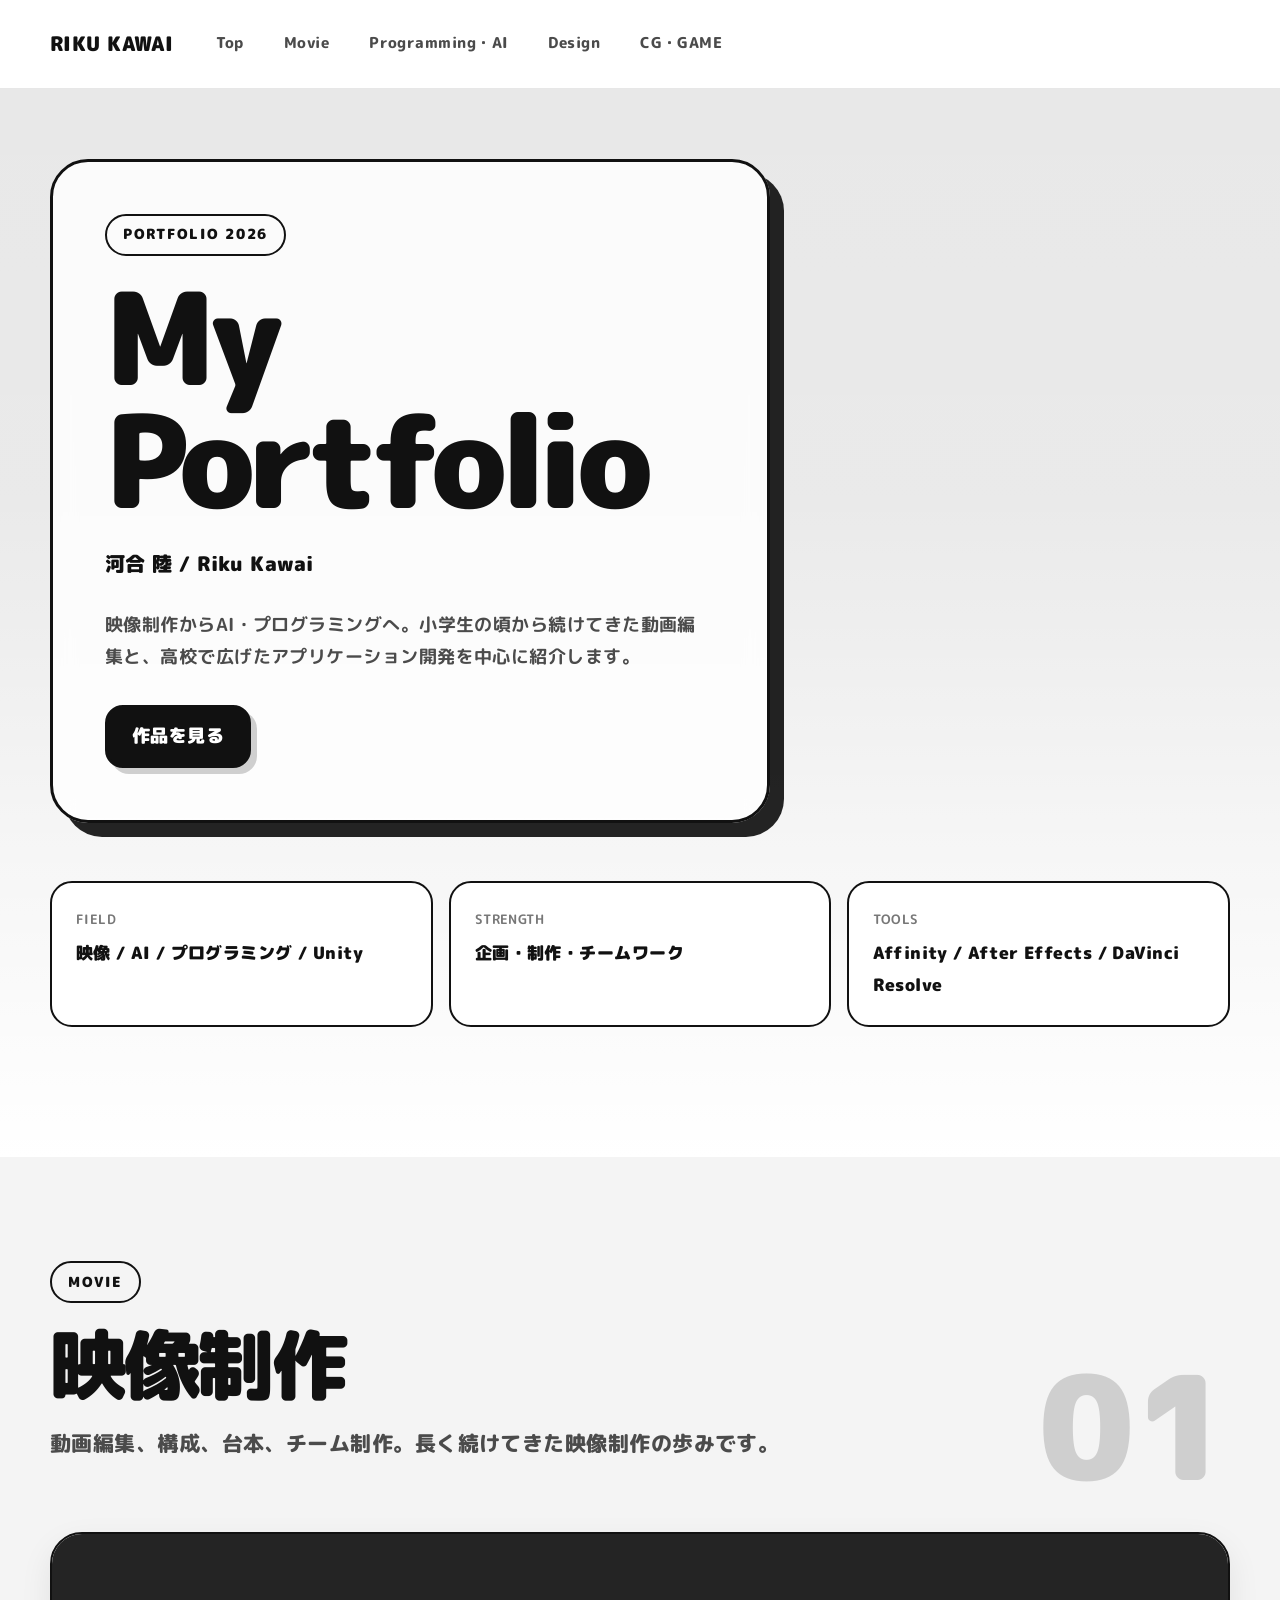
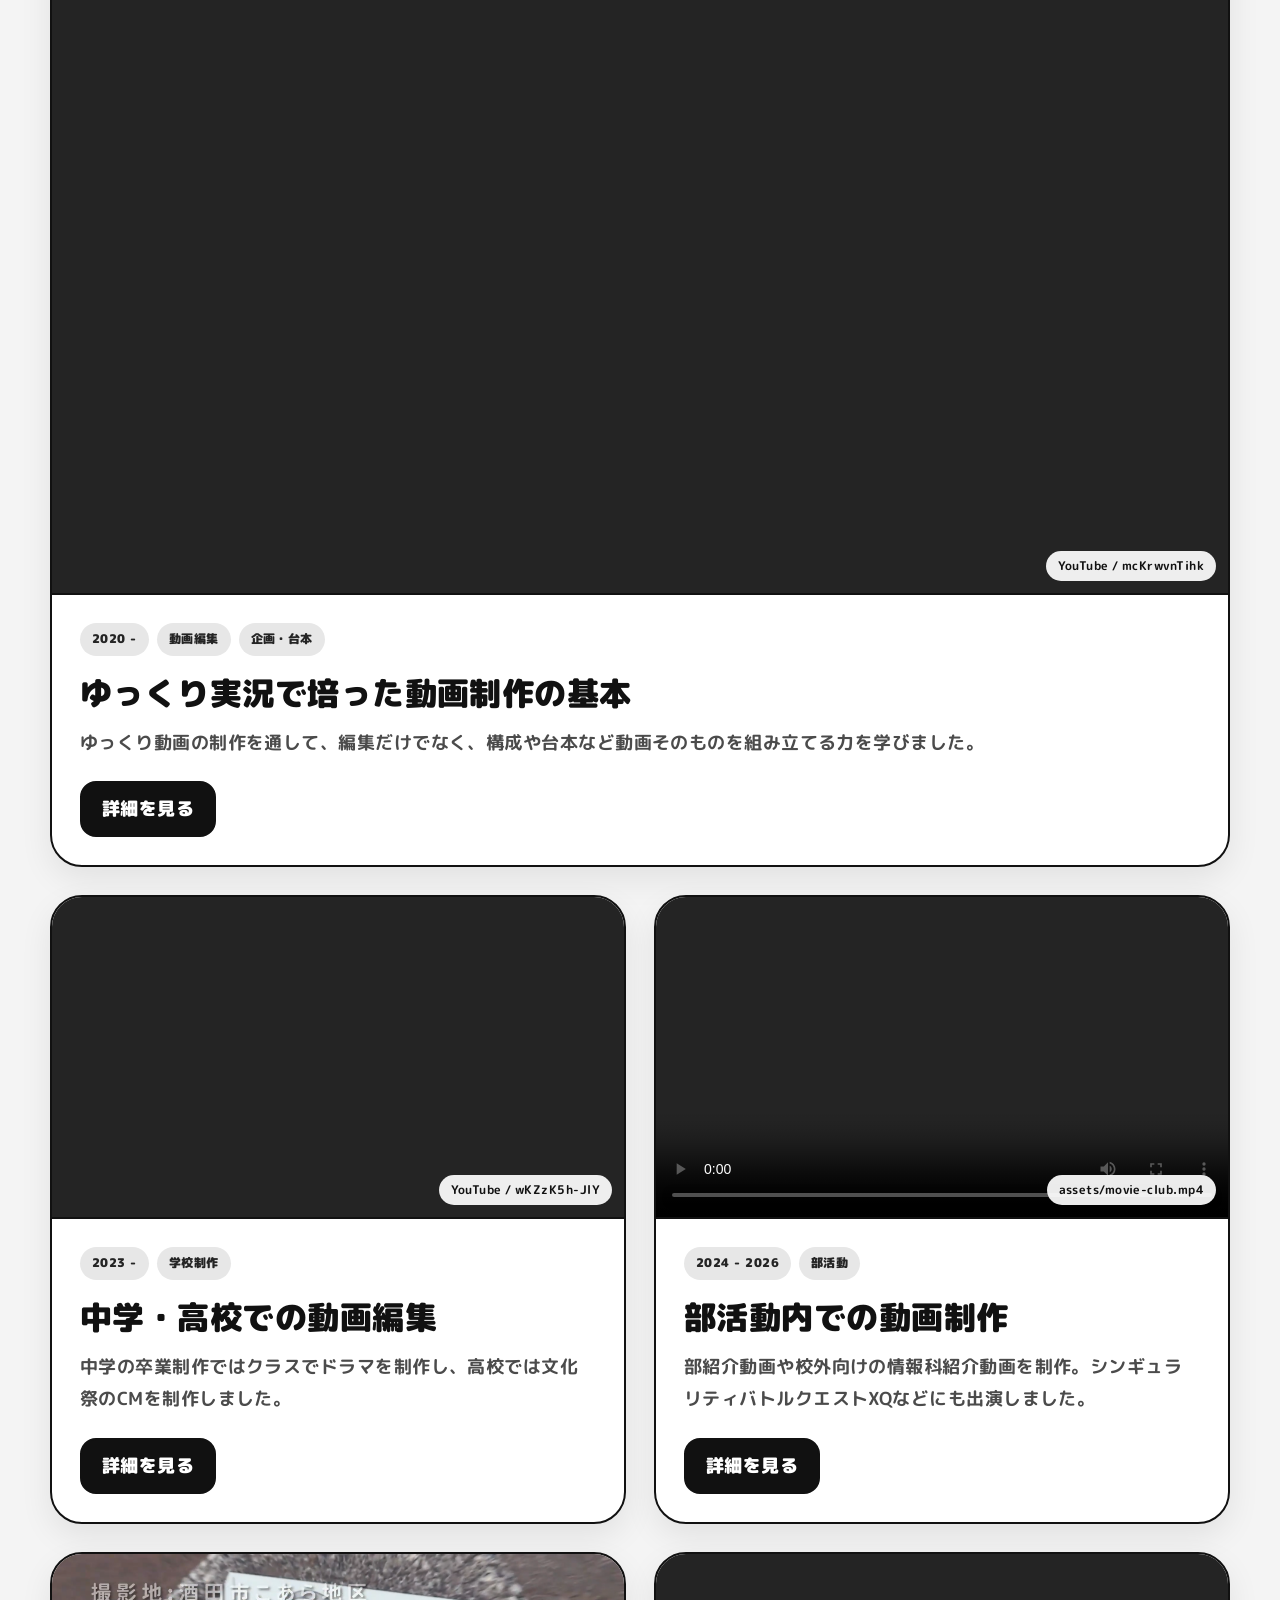
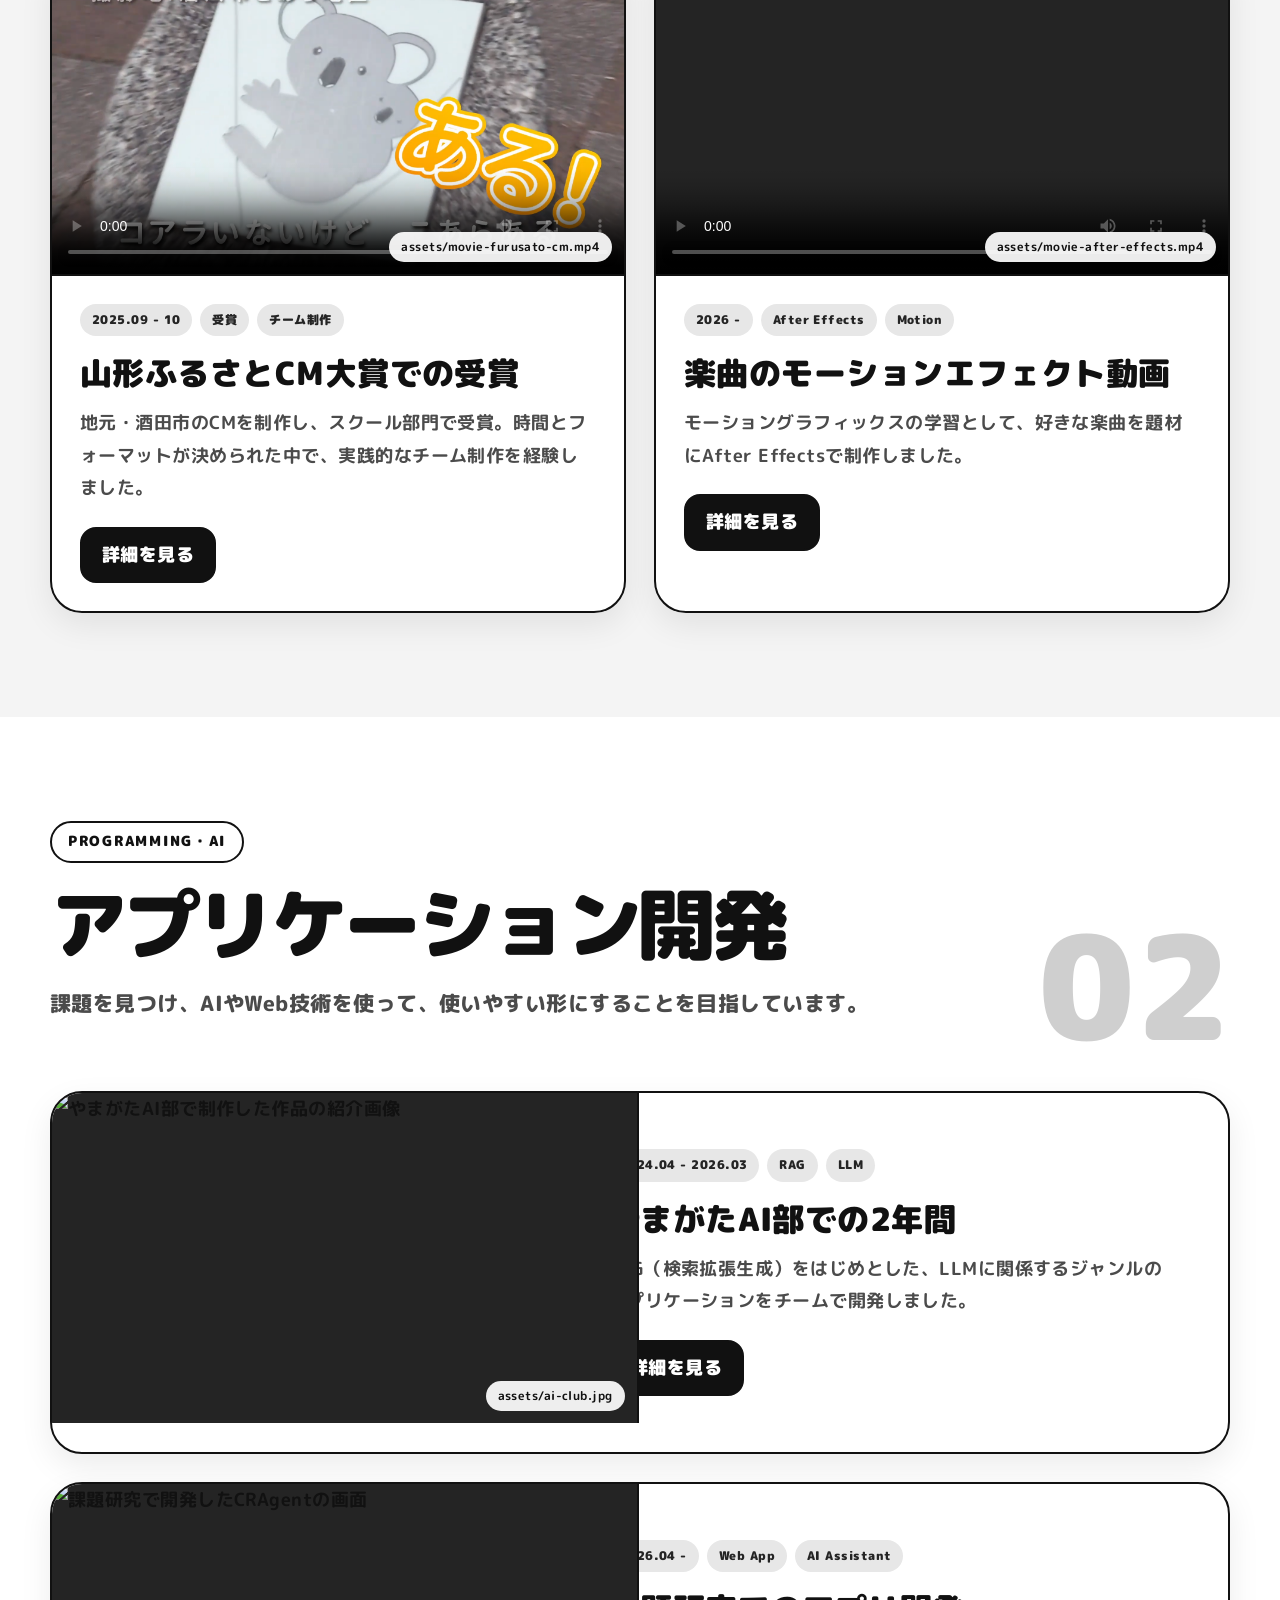
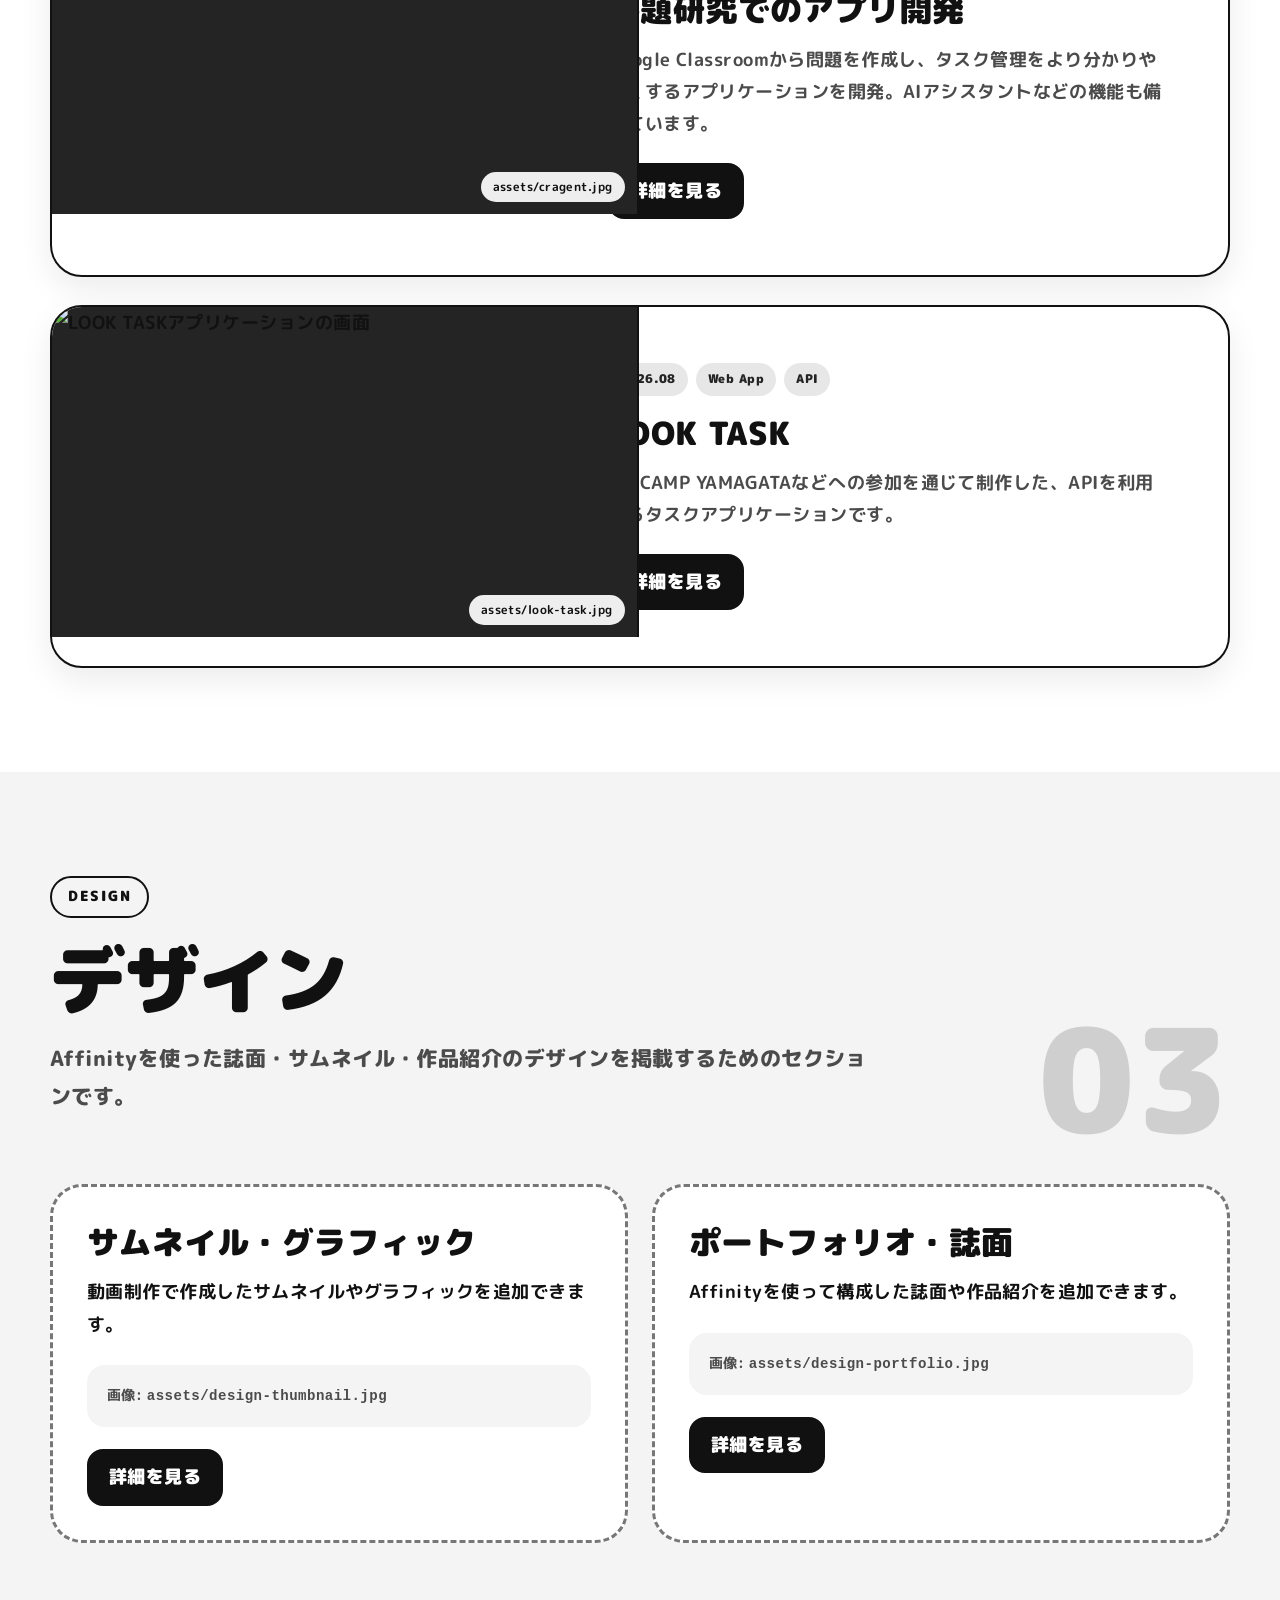
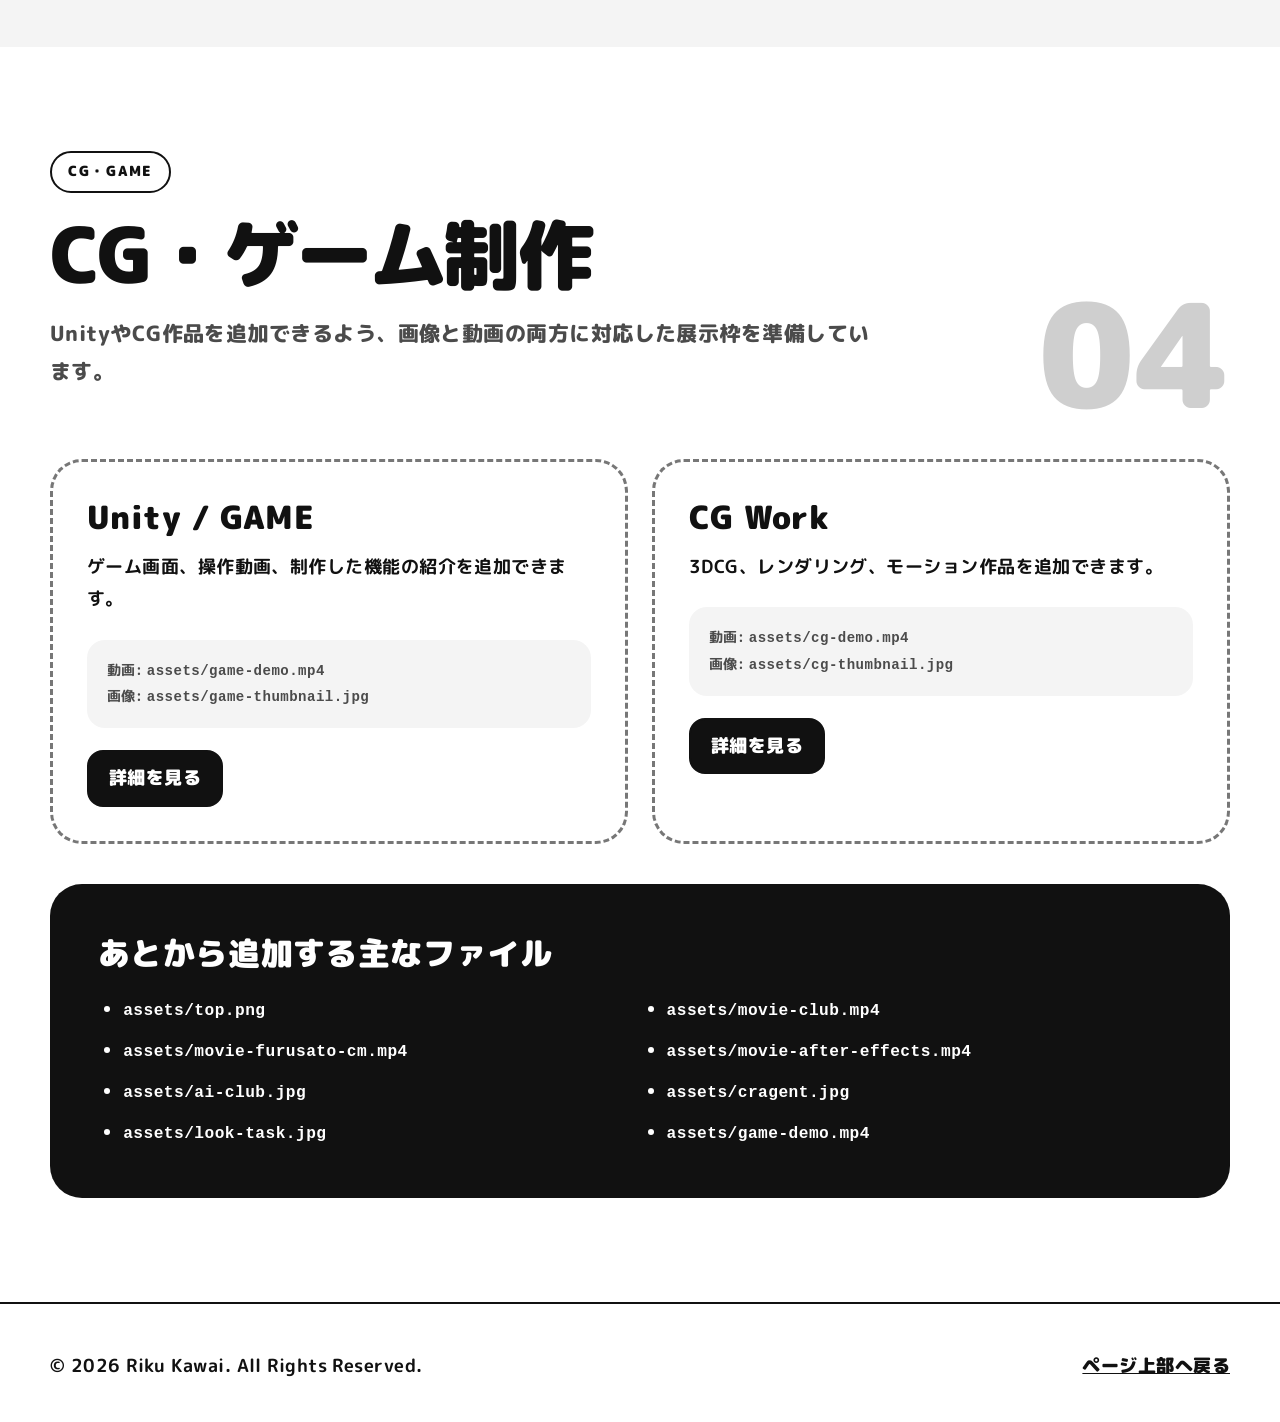
==== commit c90bcbca: "Fix furusato movie playback and thumbnail" ====
--- a/index.html
+++ b/index.html
@@ -756,8 +756,8 @@
 
           <article class="work-card">
             <div class="media-shell">
-              <video controls preload="metadata" poster="assets/movie-furusato-cm.jpg">
-                <source src="assets/movie-furusato-cm.mp4" type="video/mp4">
+              <video controls playsinline preload="metadata" poster="movie-furusato-cm.jpg">
+                <source src="assets/movie-furusato-cm.mp4?v=20260819" type="video/mp4">
               </video>
               <p class="media-file">assets/movie-furusato-cm.mp4</p>
             </div>
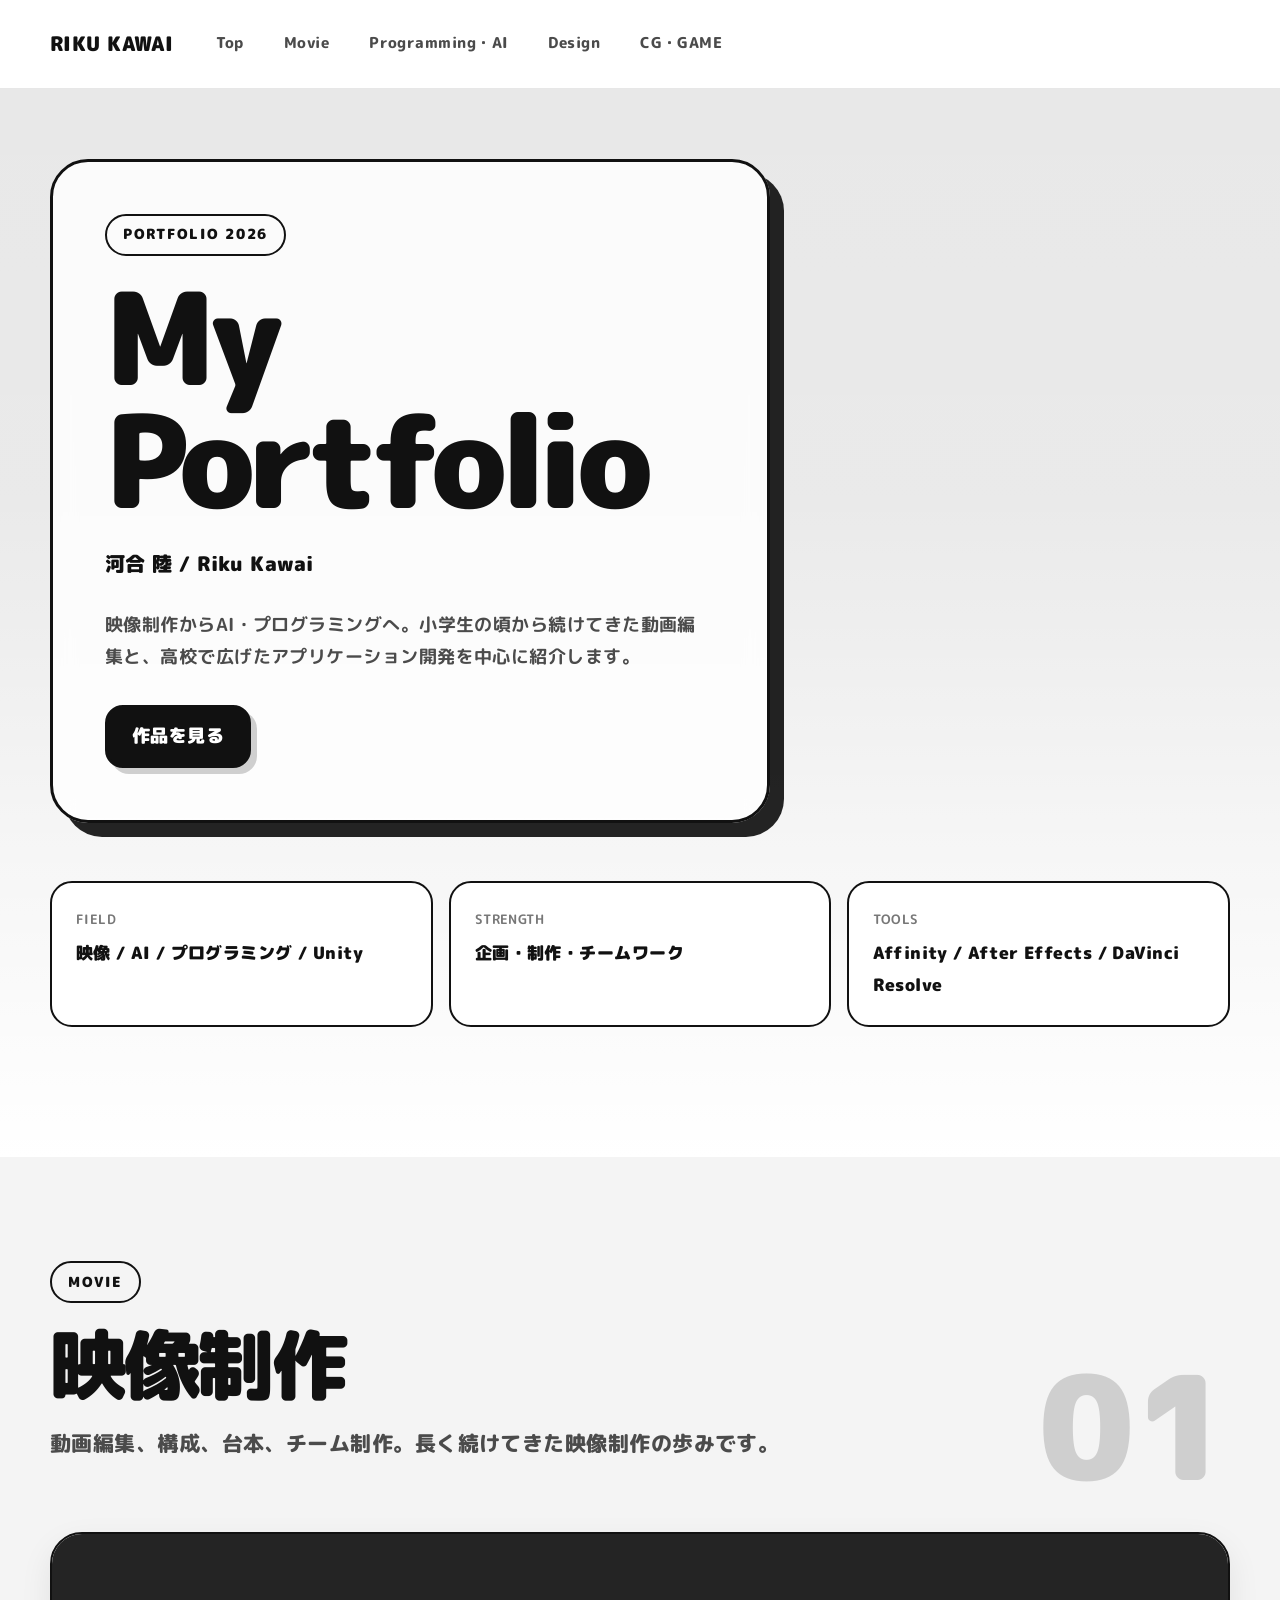
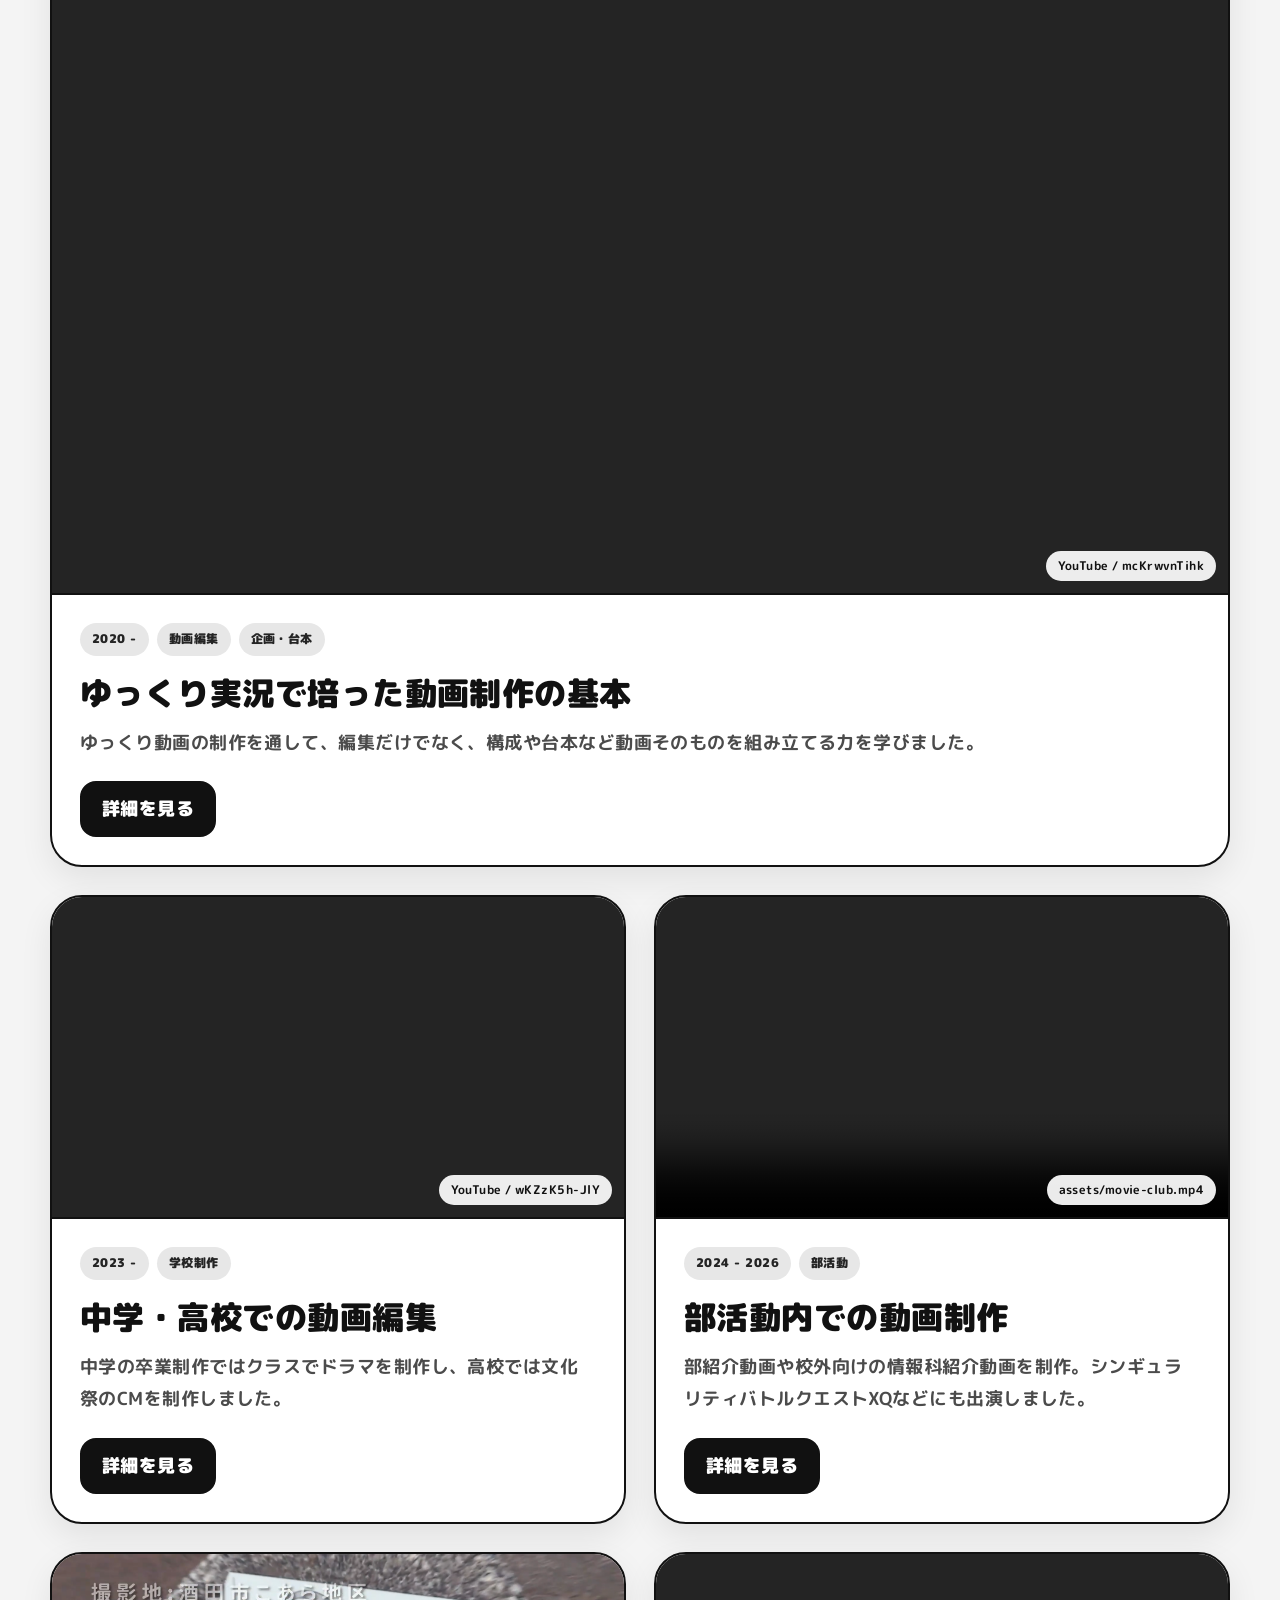
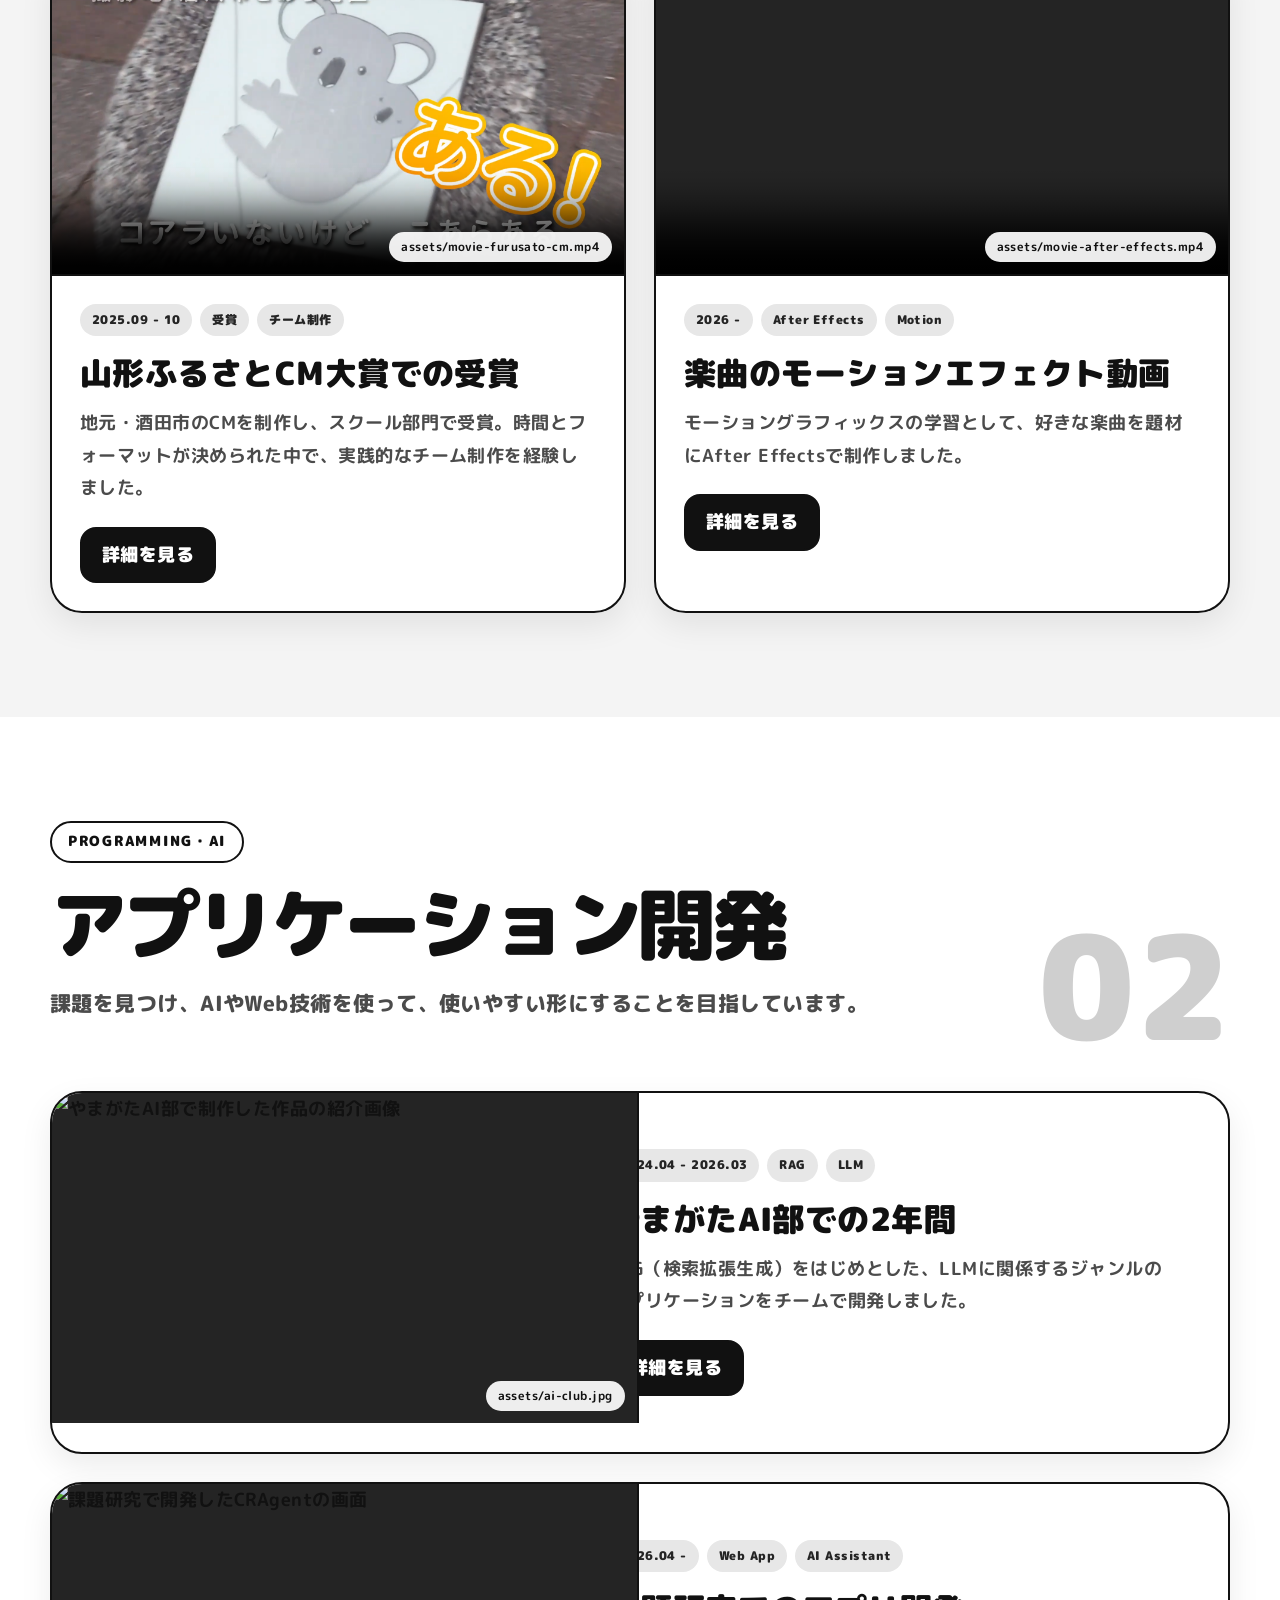
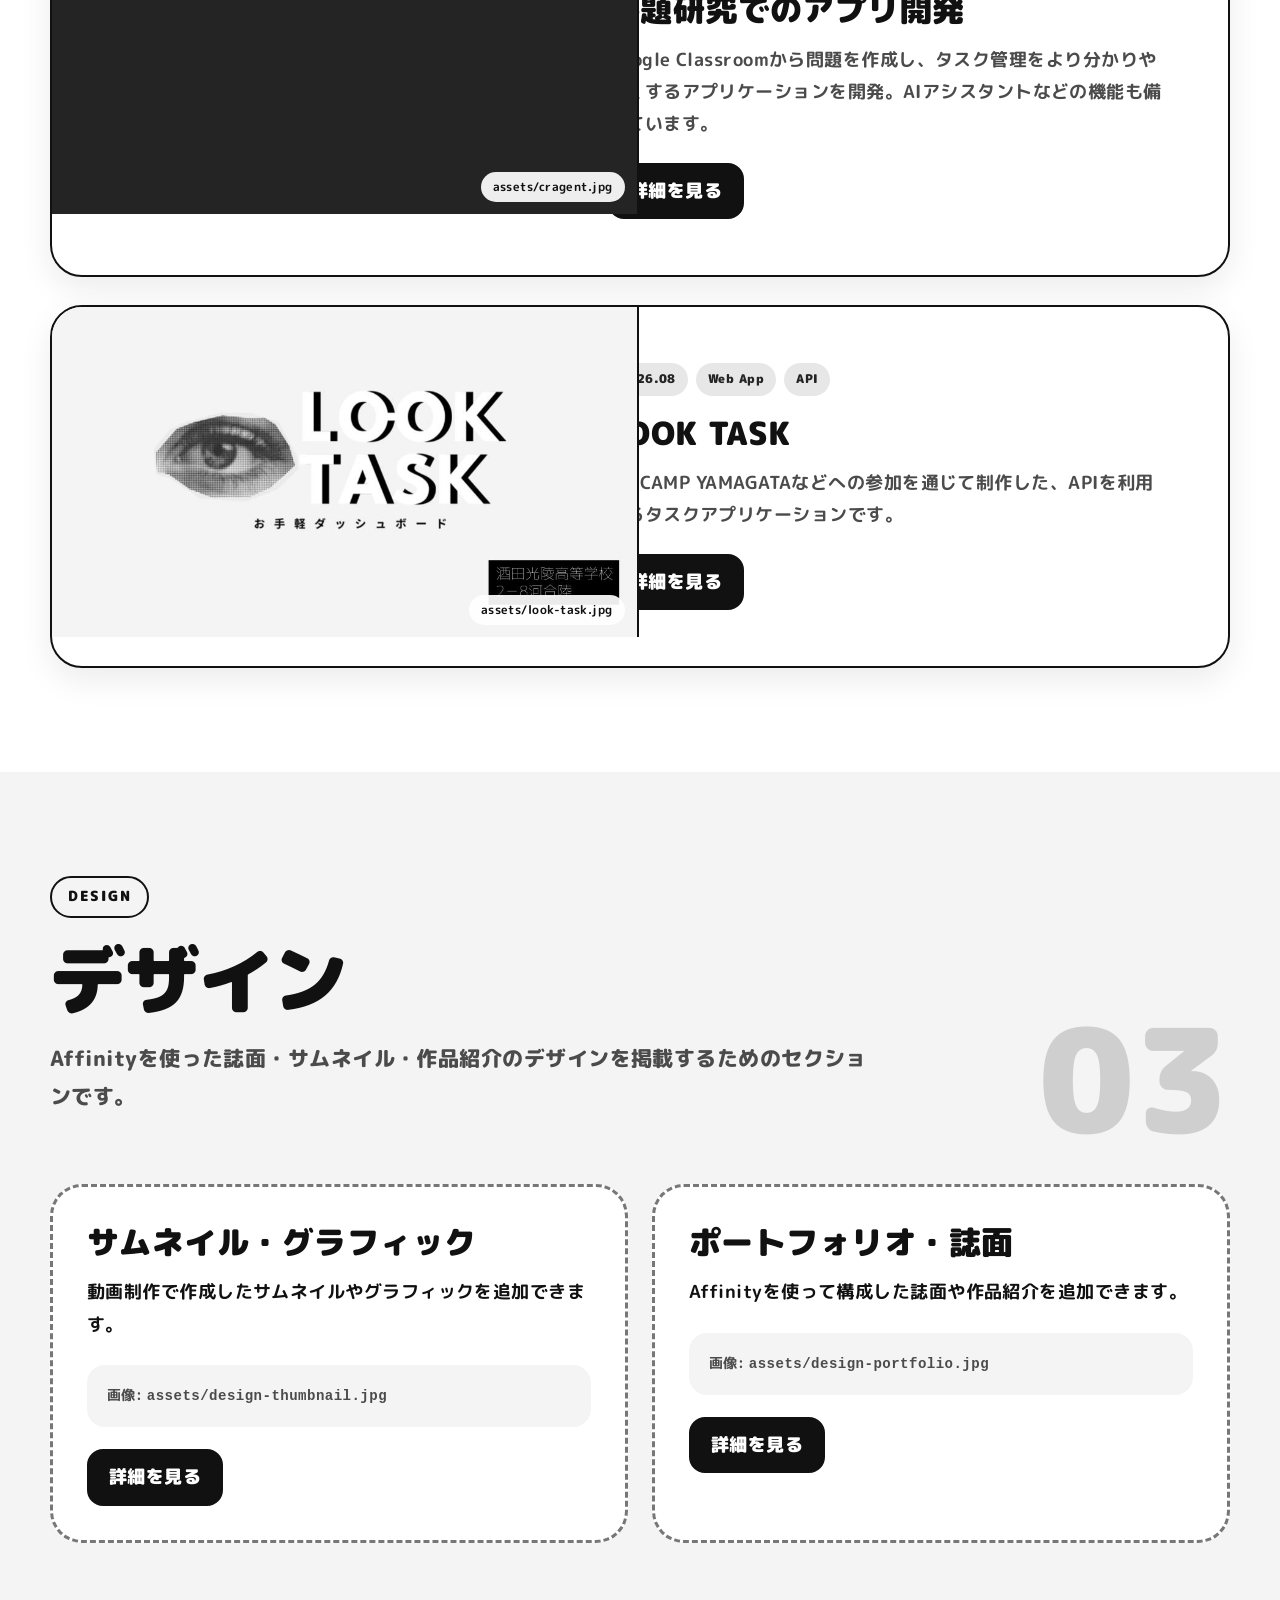
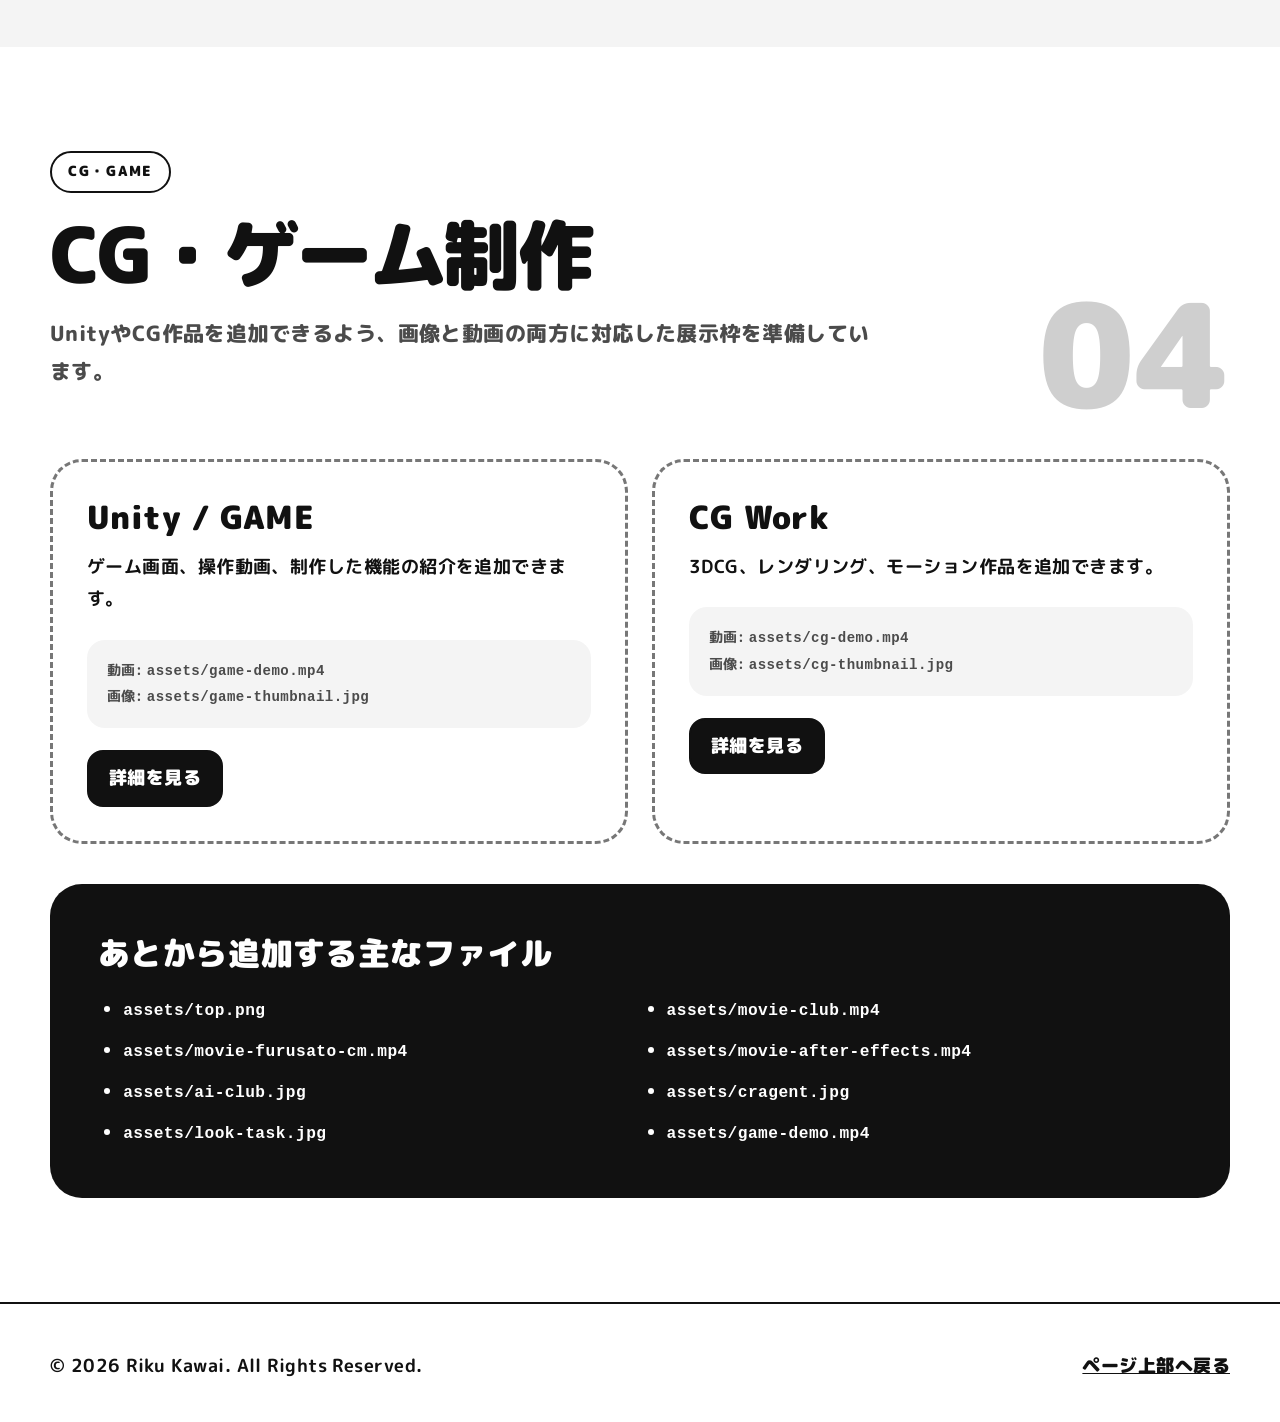
==== commit 12df0a8a: "Update image source with cache-busting query param" ====
--- a/index.html
+++ b/index.html
@@ -827,7 +827,7 @@
 
           <article class="project-card">
             <div class="media-shell">
-              <img src="assets/look-task.jpg" alt="LOOK TASKアプリケーションの画面" onerror="this.hidden=true">
+              <img src="assets/look-task.jpg?v=20260820" alt="LOOK TASKアプリケーションの画面" onerror="this.hidden=true">
               <p class="media-file">assets/look-task.jpg</p>
             </div>
             <div class="card-body">
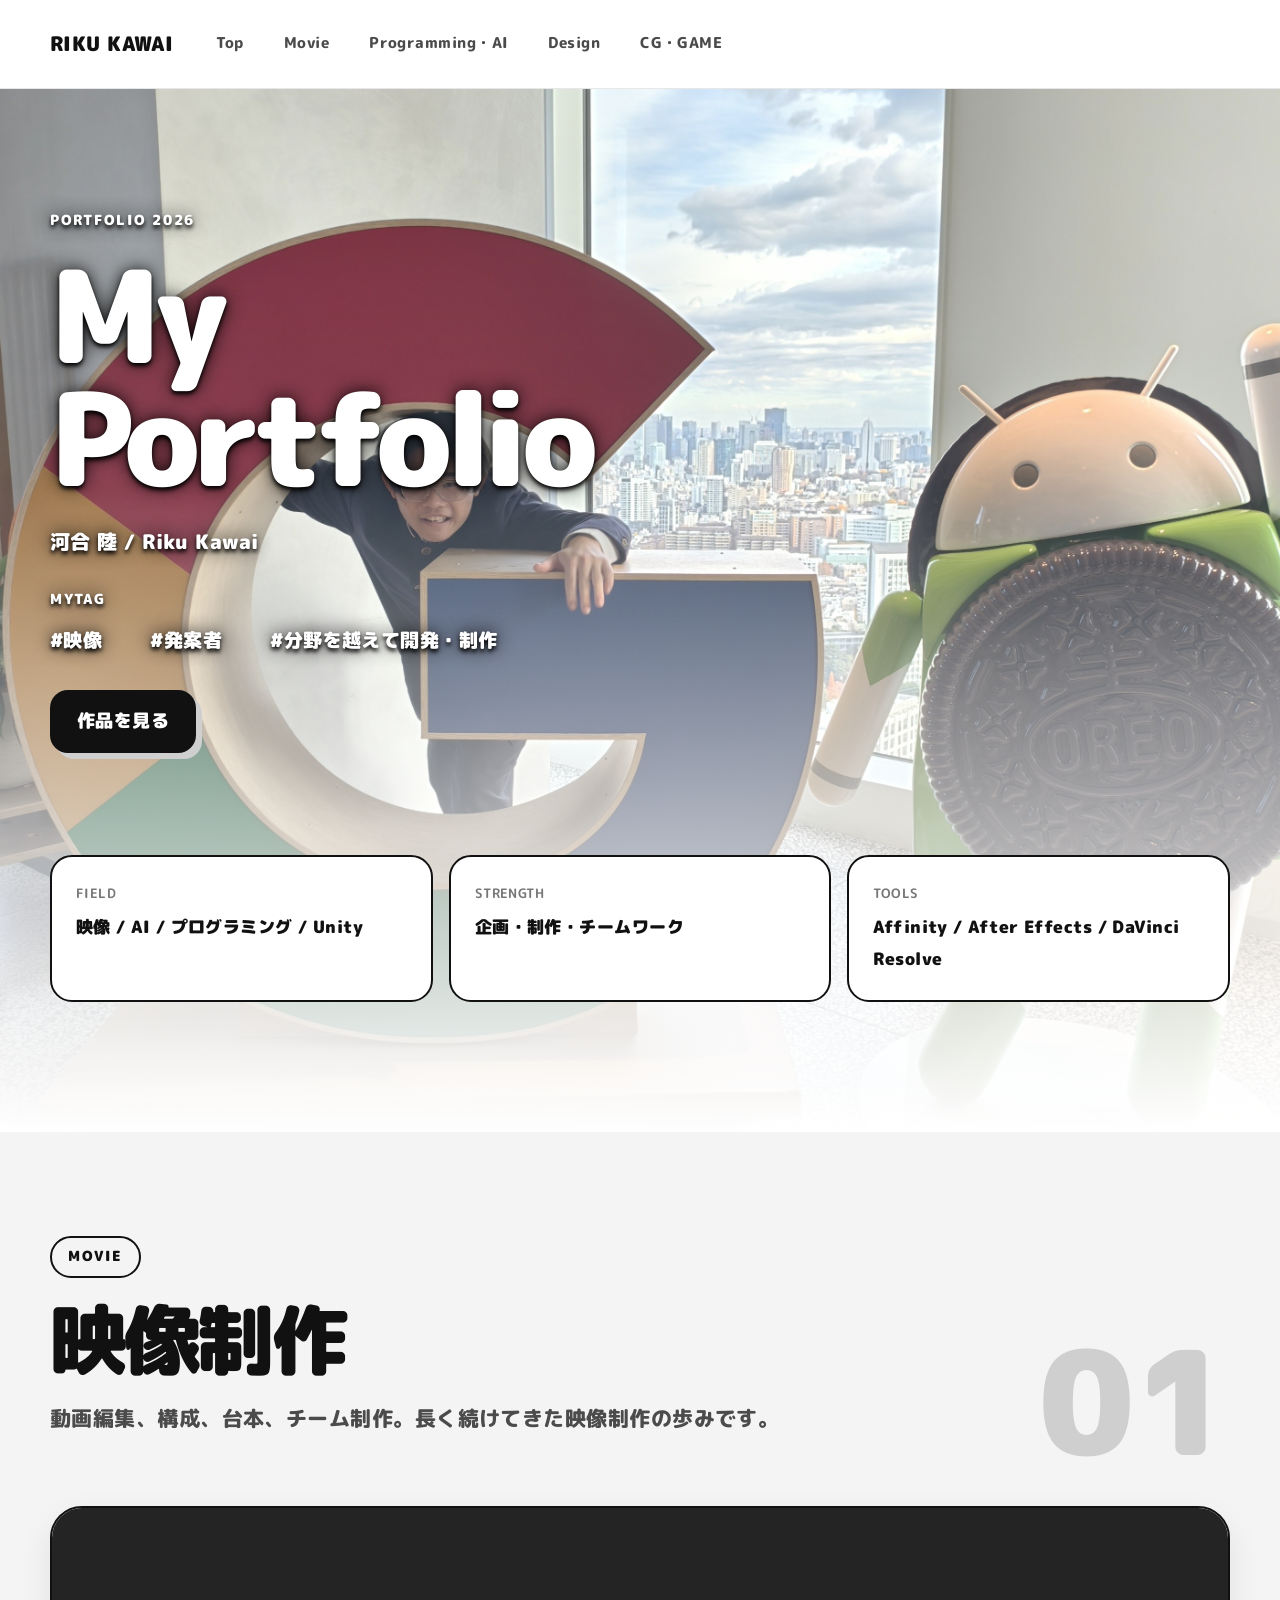
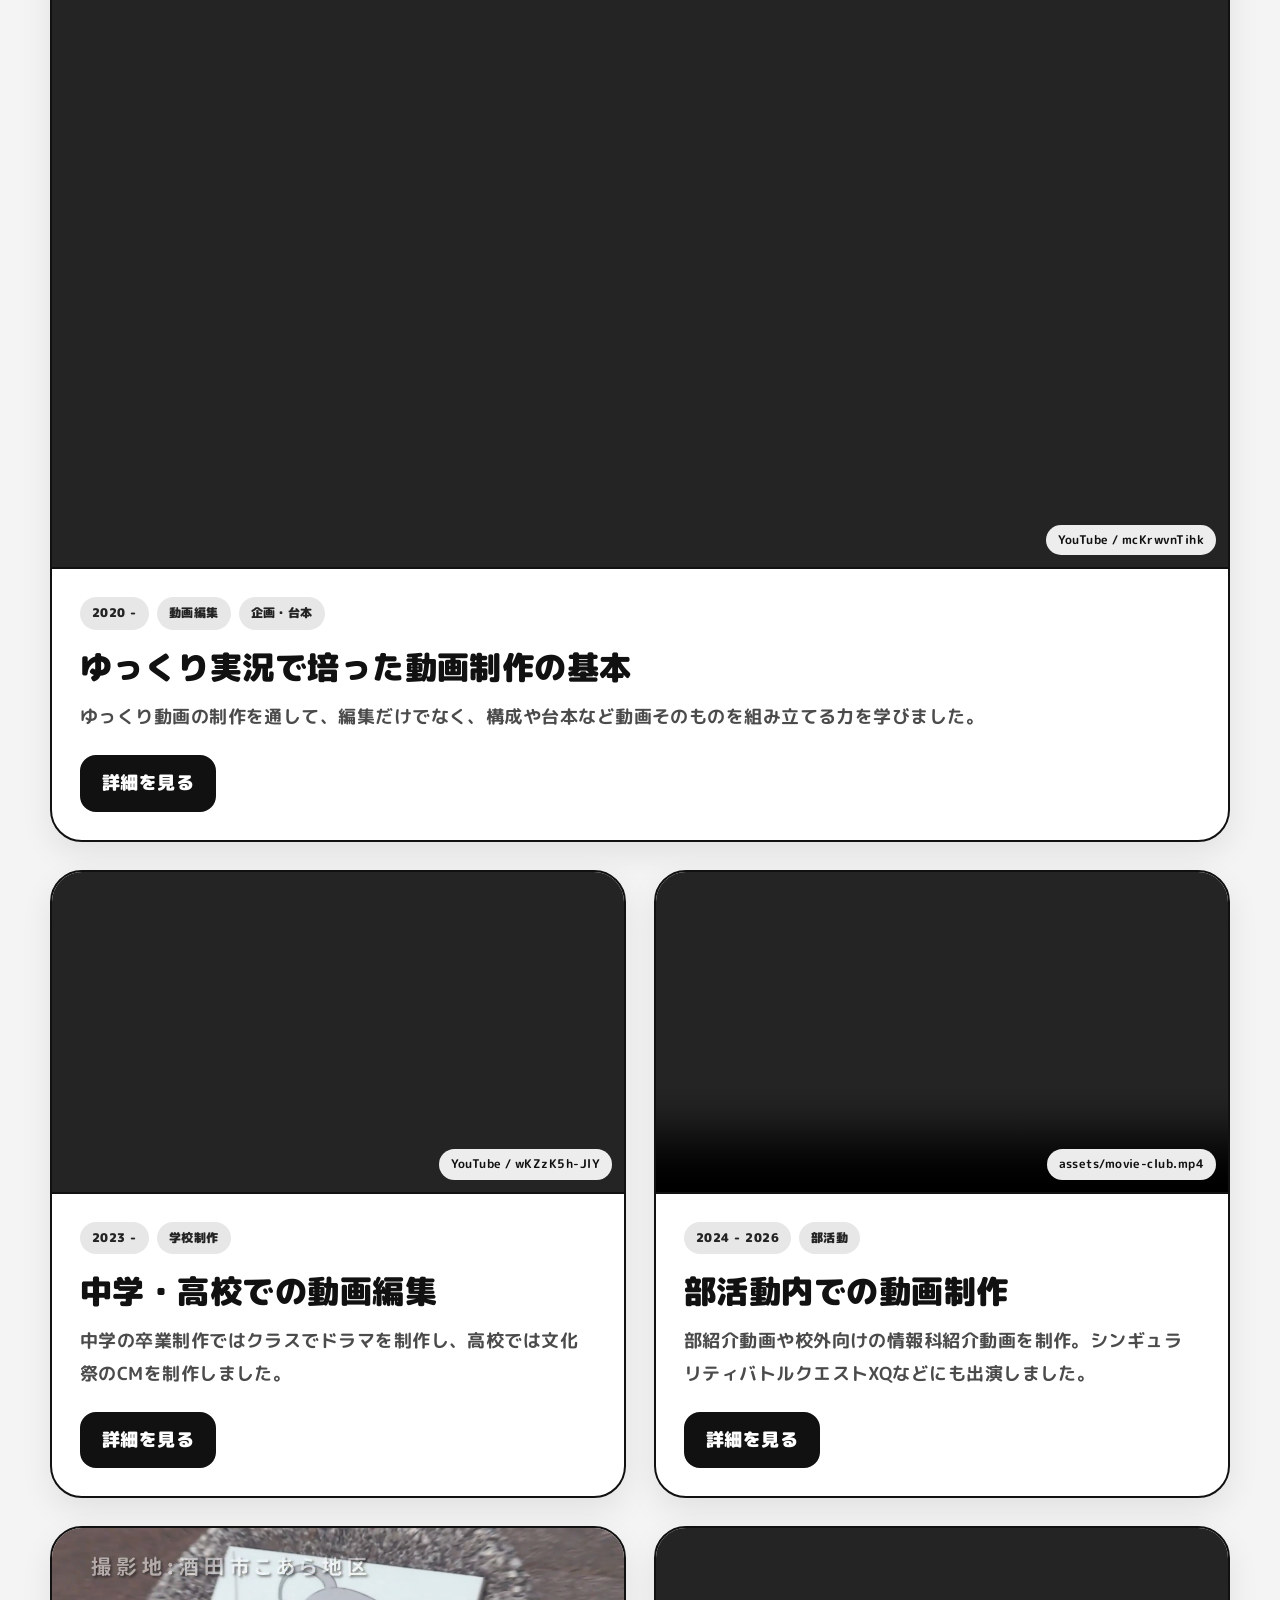
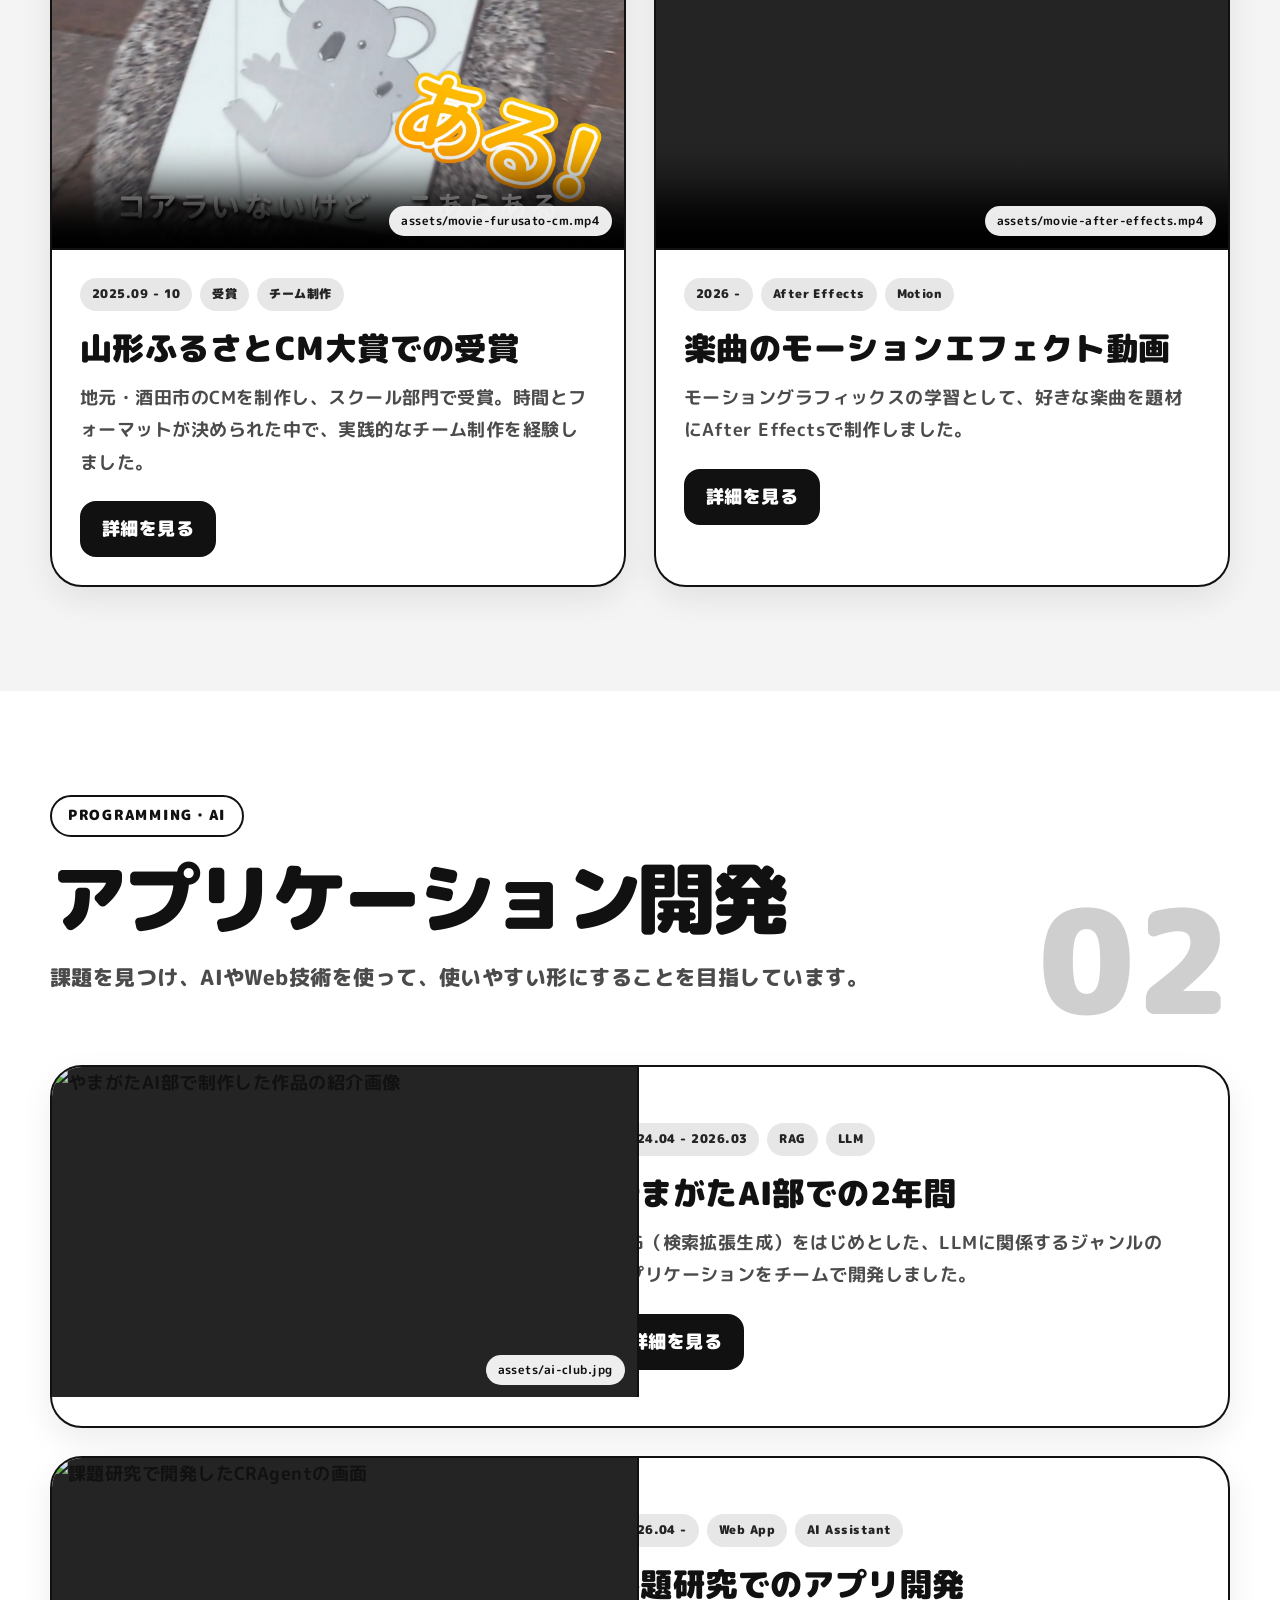
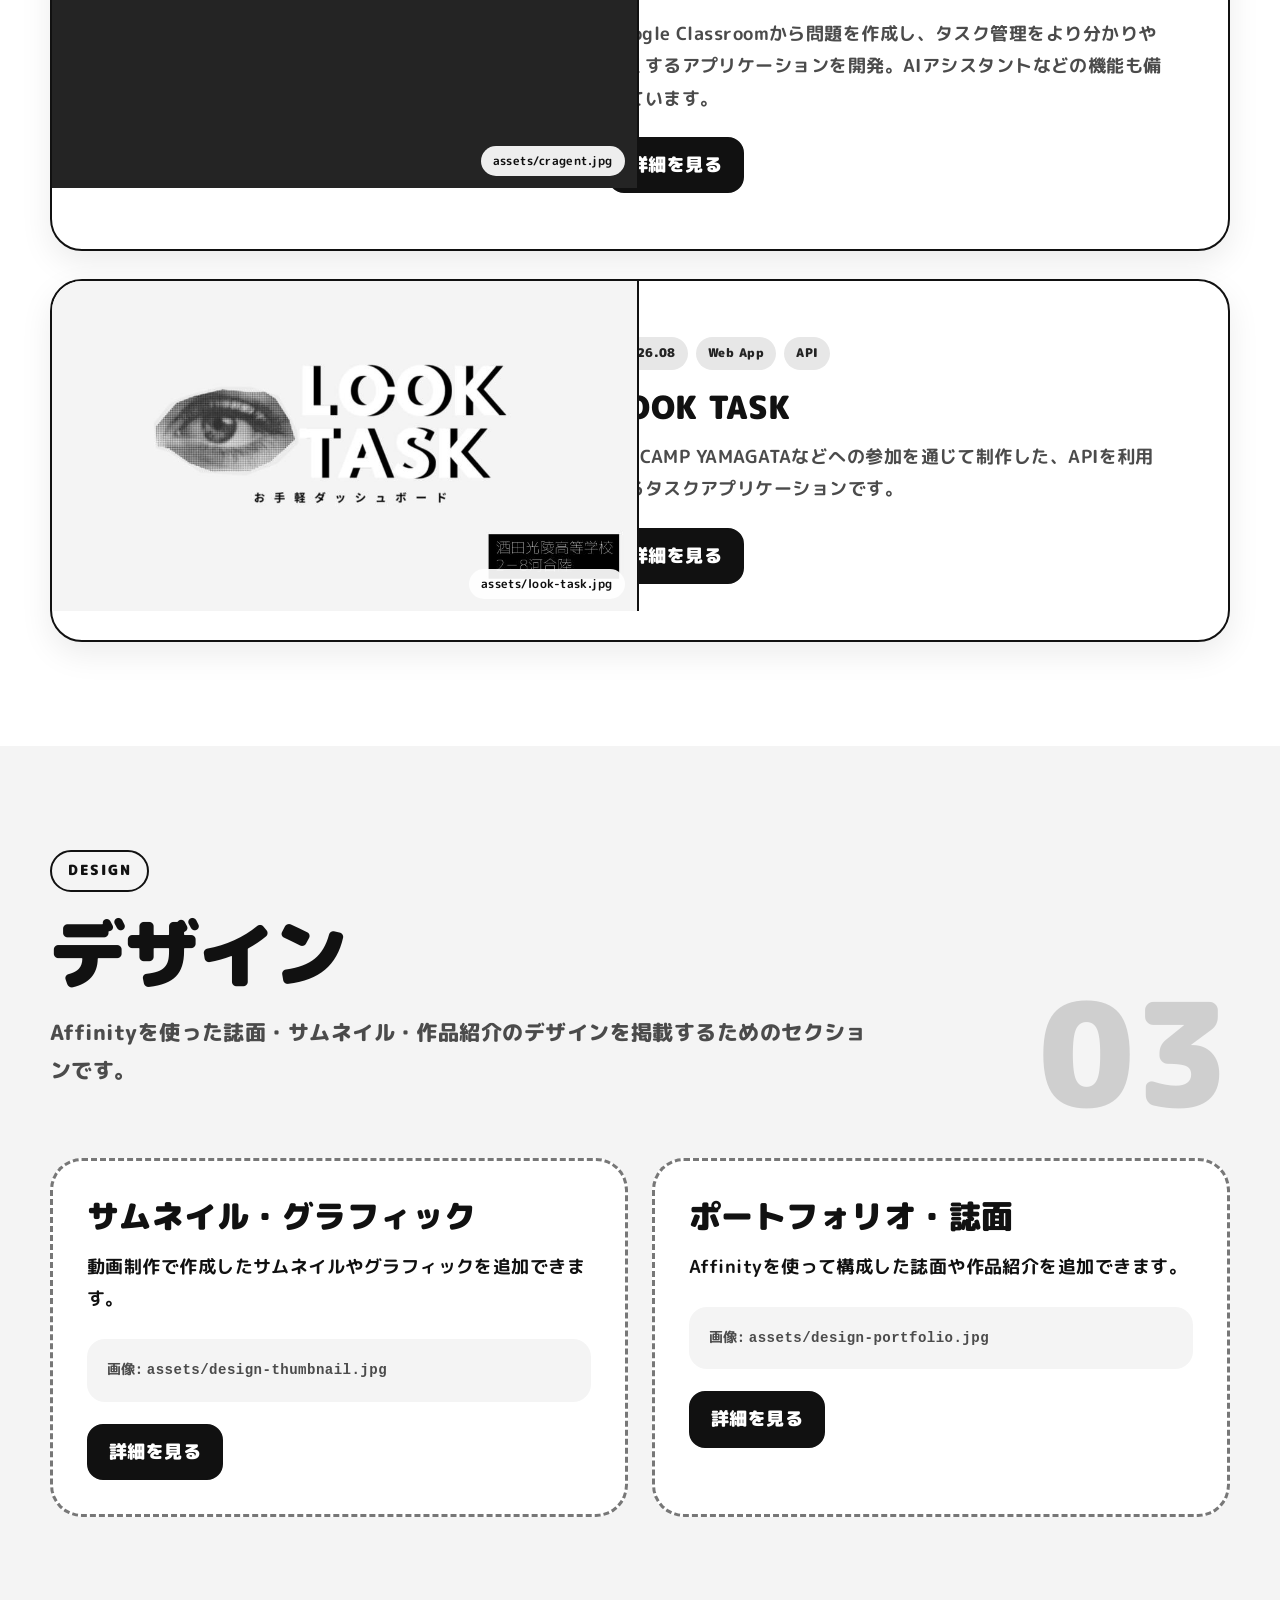
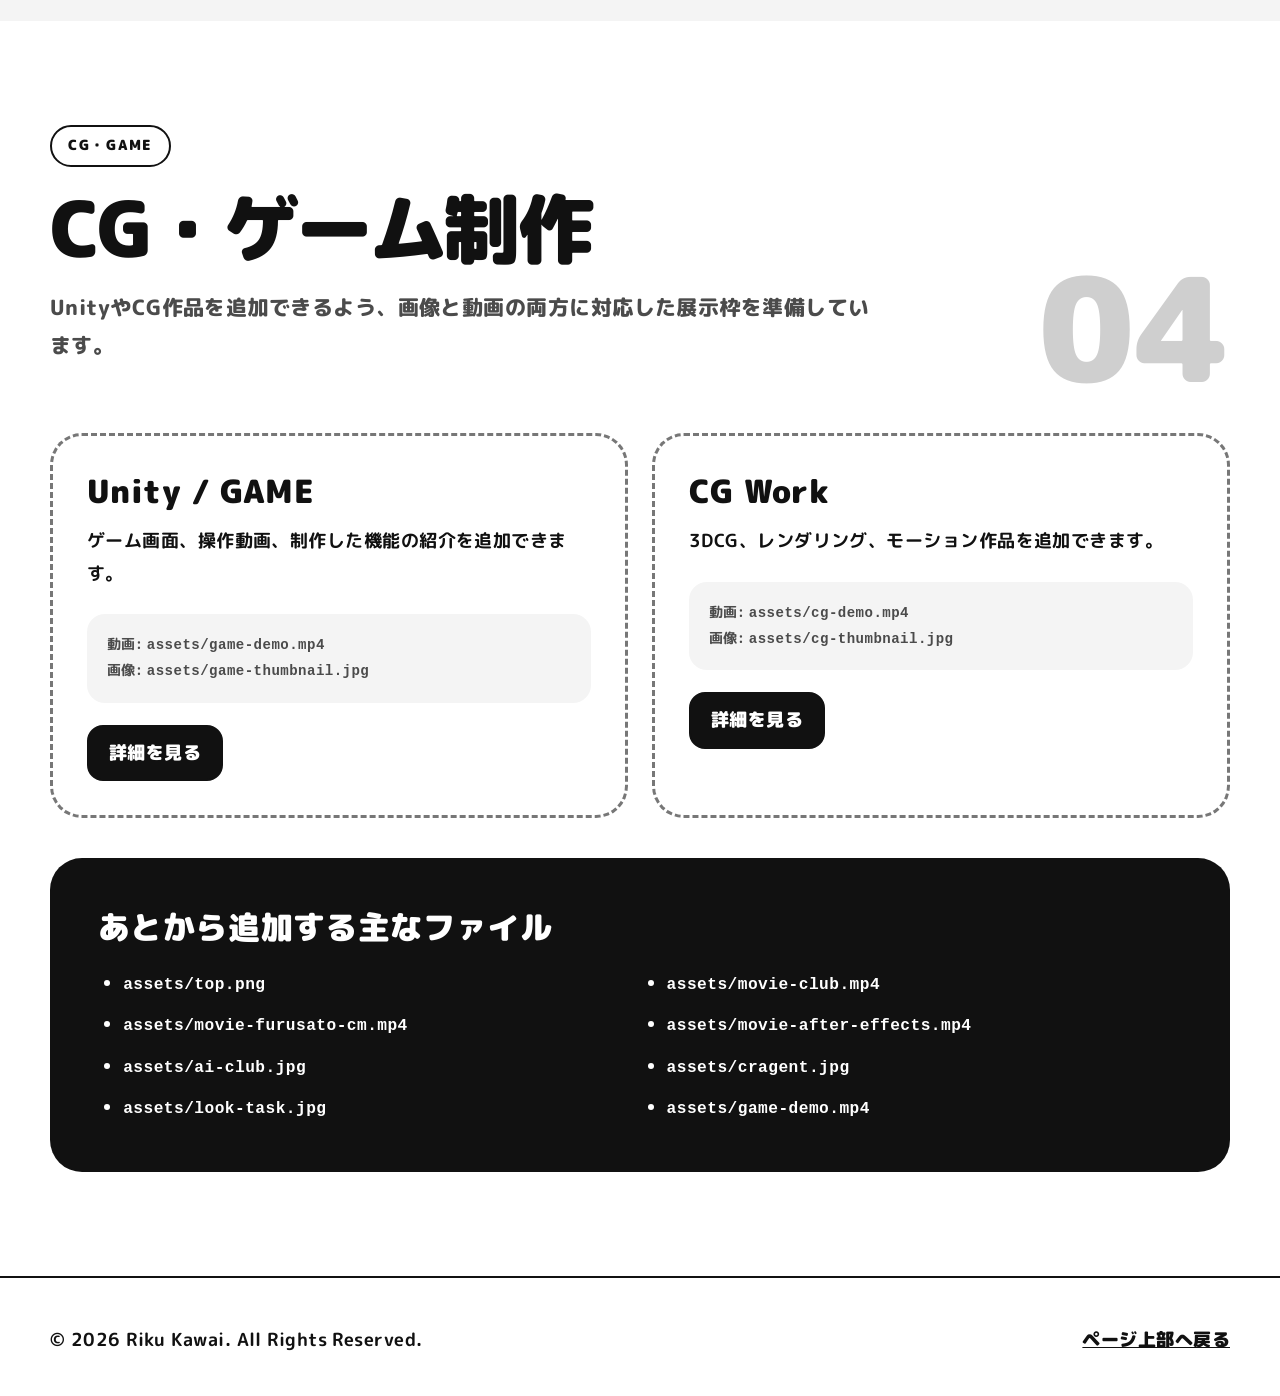
==== commit 3dee833f: "Update styles and add tags to hero section Refactor hero-copy-panel styles and add my-tags section." ====
--- a/index.html
+++ b/index.html
@@ -237,12 +237,25 @@
     }
 
     .hero-copy-panel {
-      padding: clamp(28px, 5vw, 52px);
-      border: 3px solid var(--black);
-      border-radius: 38px;
-      background: rgba(255, 255, 255, 0.82);
-      box-shadow: 14px 14px 0 rgba(17, 17, 17, 0.92);
-      backdrop-filter: blur(12px);
+      max-width: 720px;
+      padding: clamp(20px, 4vw, 44px) 0;
+      border: 0;
+      border-radius: 0;
+      background: transparent;
+      box-shadow: none;
+      color: var(--white);
+      text-shadow:
+        0 3px 4px rgba(0, 0, 0, 0.98),
+        0 0 18px rgba(0, 0, 0, 0.88);
+      backdrop-filter: none;
+    }
+
+    .hero-copy-panel .eyebrow {
+      min-height: 0;
+      padding: 0;
+      border: 0;
+      border-radius: 0;
+      color: var(--white);
     }
 
     .hero-name {
@@ -251,11 +264,23 @@
       font-weight: 900;
     }
 
-    .hero-copy {
-      max-width: 600px;
+    .my-tags {
+      display: flex;
+      flex-wrap: wrap;
+      align-items: center;
+      gap: 10px clamp(20px, 4vw, 48px);
       margin-bottom: 32px;
-      color: var(--gray-700);
-      font-size: 1.12rem;
+      color: var(--white);
+      font-size: clamp(1rem, 2vw, 1.18rem);
+      font-weight: 900;
+    }
+
+    .my-tags-label {
+      width: 100%;
+      margin-bottom: 2px;
+      font-size: 0.9rem;
+      letter-spacing: 0.12em;
+      text-transform: uppercase;
     }
 
     .button {
@@ -270,6 +295,7 @@
       color: var(--white);
       font-weight: 900;
       text-decoration: none;
+      text-shadow: none;
       box-shadow: 6px 6px 0 var(--gray-300);
     }
 
@@ -477,7 +503,13 @@
       display: flex;
       flex-direction: column;
       justify-content: center;
+      min-width: 0;
       padding: clamp(30px, 5vw, 56px);
+    }
+
+    .project-card h3,
+    .project-card .card-body > p {
+      overflow-wrap: anywhere;
     }
 
     .placeholder-grid {
@@ -550,6 +582,18 @@
       font-weight: 900;
     }
 
+    @media (max-width: 1080px) {
+      .project-card {
+        grid-template-columns: 1fr;
+      }
+
+      .project-card .media-shell {
+        min-height: 0;
+        border-right: 0;
+        border-bottom: 2px solid var(--black);
+      }
+    }
+
     @media (max-width: 900px) {
       .hero-grid,
       .project-card {
@@ -610,8 +654,8 @@
       }
 
       .hero-copy-panel {
-        border-radius: 28px;
-        box-shadow: 9px 9px 0 rgba(17, 17, 17, 0.92);
+        padding-right: 0;
+        padding-left: 0;
       }
 
       .profile-strip,
@@ -679,7 +723,12 @@
             <p class="eyebrow">Portfolio 2026</p>
             <h1>My<br>Portfolio</h1>
             <p class="hero-name">河合 陸 / Riku Kawai</p>
-            <p class="hero-copy">映像制作からAI・プログラミングへ。小学生の頃から続けてきた動画編集と、高校で広げたアプリケーション開発を中心に紹介します。</p>
+            <div class="my-tags" aria-label="MyTag">
+              <span class="my-tags-label">MyTag</span>
+              <span>#映像</span>
+              <span>#発案者</span>
+              <span>#分野を越えて開発・制作</span>
+            </div>
             <a class="button" href="#movie">作品を見る</a>
           </div>
         </div>
